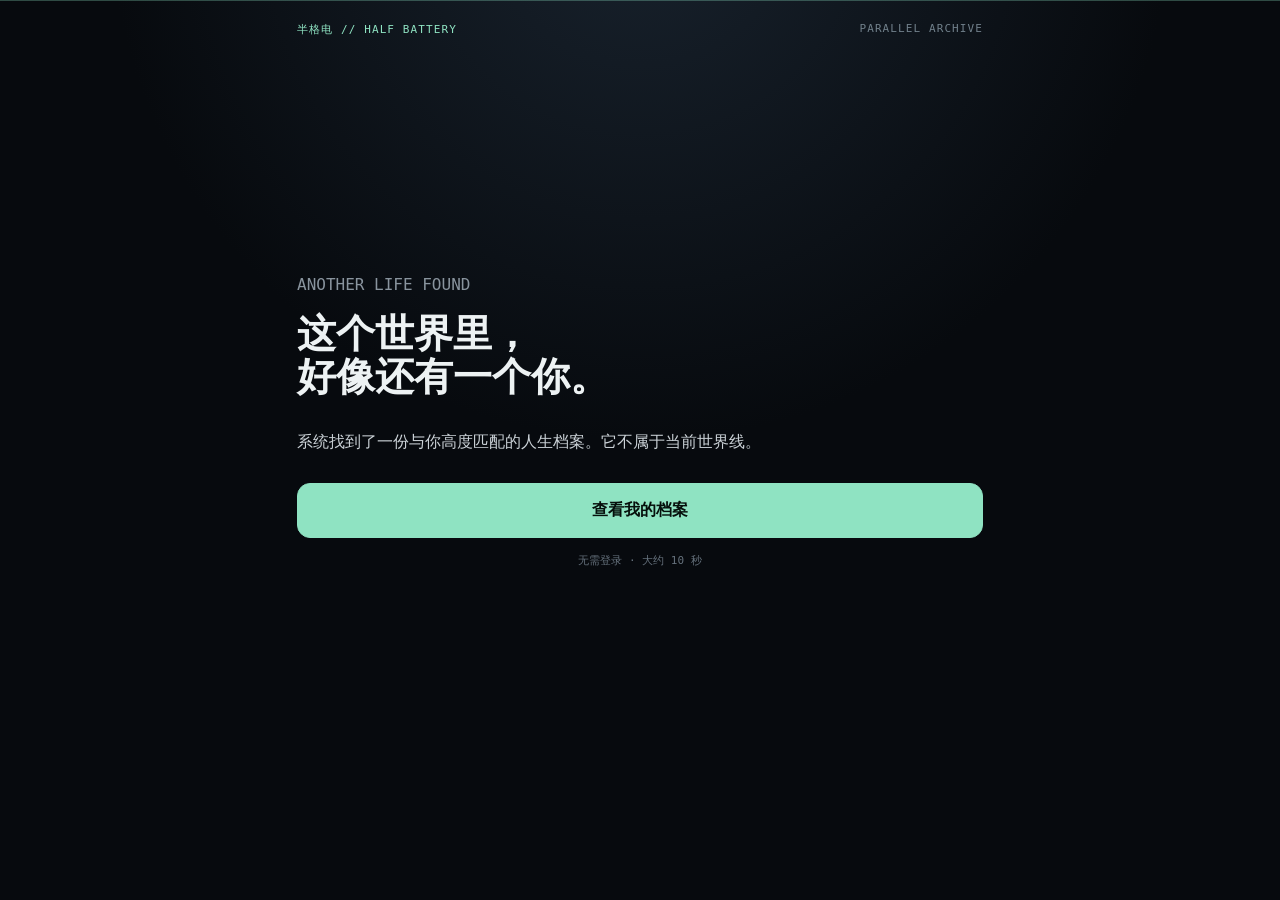
==== index.html @ daef68b8 "Add files via upload" ====
<!doctype html><html lang="zh-CN"><head><meta charset="utf-8"><meta name="viewport" content="width=device-width,initial-scale=1,viewport-fit=cover"><meta name="theme-color" content="#070a0e"><title>另一条人生｜半格电</title>
<style>
:root{--bg:#070a0e;--panel:#10151c;--line:#29333d;--text:#edf2f3;--muted:#89949e;--a:#8fe3c2}
*{box-sizing:border-box}
body{margin:0;background:radial-gradient(circle at 50% -10%,#18222d,#070a0e 45%);color:var(--text);font-family:ui-monospace,SFMono-Regular,Menlo,"Noto Sans SC",monospace}
.wrap{max-width:720px;margin:auto;min-height:100vh;padding:22px 17px 44px}
.top{display:flex;justify-content:space-between;color:#71808b;font-size:11px;letter-spacing:.1em}
.brand{color:var(--a)}
.screen{display:none;min-height:85vh}
.active{display:flex;flex-direction:column;justify-content:center;animation:f .35s}
h1{font-size:39px;line-height:1.1;margin:14px 0}
h2{font-size:27px}
.lead{line-height:1.8;color:#cbd2d7}
.btn{width:100%;padding:16px;border:1px solid var(--line);border-radius:13px;background:#111821;color:white;font:inherit;font-size:16px;margin-top:10px;cursor:pointer}
.btn:hover{border-color:#44606a}
.btn:active{border-color:var(--a)}
.primary{background:var(--a);color:#06100c;border-color:var(--a);font-weight:800;text-align:center}
.grid{display:grid;grid-template-columns:1fr 1fr;gap:9px}
.sym{font-size:28px;text-align:center;padding:21px}
.box{border:1px solid var(--line);border-radius:17px;padding:19px;background:#0d131a}
.barbg{height:6px;background:#1a222b;border-radius:9px;overflow:hidden}
.bar{height:100%;width:0;background:var(--a);transition:1s}
.result{justify-content:flex-start;padding-top:25px}
.portrait{width:100%;aspect-ratio:1.45/1;object-fit:cover;object-position:center 22%;border:1px solid var(--line);border-radius:15px;filter:saturate(.72) contrast(1.04)}
.tag{color:var(--a);font-size:11px;letter-spacing:.12em}
.job{font-size:35px;font-weight:900;margin:8px 0}
.meta,.muted{color:var(--muted);line-height:1.75}
.stats{display:grid;grid-template-columns:1fr 1fr;gap:8px;margin:16px 0}
.stat{border:1px solid #202a34;background:#0d131a;border-radius:11px;padding:12px}
.stat b{display:block;font-size:19px;margin-top:4px}
.sec{padding:21px 0;border-top:1px solid var(--line);line-height:1.9}
.sec h3{color:var(--a);font-size:15px;margin:0 0 8px}
.twist{font-size:18px;font-weight:700}
.actions{padding:18px 0}
.tiny{text-align:center;color:#65717c;font-size:11px;margin-top:15px}
.modal{display:none;position:fixed;inset:0;background:#000d;z-index:9;padding:14px;overflow:auto}
.modal.on{display:block}
.modalin{max-width:520px;margin:0 auto}
.modalTop{display:flex;justify-content:flex-end;margin-bottom:8px}
.closeMini{width:auto;padding:10px 14px;border-radius:999px;background:#0d131a;font-size:14px}
.helper{font-size:13px;line-height:1.7;color:#c4ced4;margin:0 0 10px;text-align:center}
.tip{font-size:12px;color:#7f8a94;text-align:center;margin-top:8px}
.scan{position:fixed;left:0;right:0;height:1px;background:#9fffd944;animation:scan 6s linear infinite;pointer-events:none}
@keyframes scan{from{top:0}to{top:100vh}}
@keyframes f{from{opacity:0;transform:translateY(7px)}to{opacity:1}}
@media(max-width:420px){h1{font-size:34px}.job{font-size:31px}.wrap{padding:18px 14px 36px}}

.sharecard{background:#080b0e;border:1px solid #3a444d;border-radius:18px;overflow:hidden;color:#edf2f3;box-shadow:0 18px 60px #0008;aspect-ratio:3/4;display:flex;flex-direction:column}
.sc-head{padding:14px 16px;border-bottom:1px solid #29333d;display:flex;justify-content:space-between;gap:10px;font-size:11px;letter-spacing:.1em;color:#8fe3c2;flex:0 0 auto}
.sc-img{width:100%;height:36%;object-fit:cover;object-position:center 20%;display:block;filter:saturate(.82) contrast(1.04);flex:0 0 auto}
.sc-body{padding:13px 16px 14px;display:flex;flex-direction:column;gap:8px;flex:1;min-height:0}
.sc-job{font-size:28px;font-weight:900;line-height:1.1;margin:1px 0 3px}
.sc-meta{color:#99a4ad;line-height:1.45;font-size:13px}
.sc-data{display:grid;grid-template-columns:1fr 1fr;gap:7px}
.sc-cell{border:1px solid #29333d;border-radius:9px;padding:7px 8px;font-size:10px;color:#9aa5ad;background:rgba(255,255,255,.015)}
.sc-cell b{display:block;color:#f2f5f5;font-size:16px;margin-top:3px}
.sc-label{color:#8fe3c2;font-size:10px;letter-spacing:.12em;margin-top:1px}
.sc-story{font-size:13px;line-height:1.5}.sc-relic{font-size:13px;line-height:1.5}
.clamp2,.clamp3{display:-webkit-box;-webkit-box-orient:vertical;overflow:hidden}
.clamp2{-webkit-line-clamp:2}
.clamp3{-webkit-line-clamp:3}
.eventBox{border-left:2px solid #8fe3c2;padding-left:10px;margin-top:1px}

.sc-foot{border-top:1px solid #29333d;margin-top:auto;padding-top:8px;color:#66727c;font-size:9px;display:flex;justify-content:space-between;gap:10px}
.saveRow{display:grid;grid-template-columns:1fr;gap:10px;margin-top:12px}
.secondary{text-align:center}
</style></head><body><div class="scan"></div><div class="wrap"><div class="top"><span class="brand">半格电 // HALF BATTERY</span><span>PARALLEL ARCHIVE</span></div>
<section id="s0" class="screen active"><div class="muted">ANOTHER LIFE FOUND</div><h1>这个世界里，<br>好像还有一个你。</h1><p class="lead">系统找到了一份与你高度匹配的人生档案。它不属于当前世界线。</p><button class="btn primary" onclick="show('s1')">查看我的档案</button><div class="tiny">无需登录 · 大约 10 秒</div></section>
<section id="s1" class="screen"><div class="box"><div class="muted">WORLDLINE // LOCATION</div><h2>你希望另一个自己生活在哪里？</h2><button class="btn" onclick="world='city';show('s2')">🌆　巨型城市</button><button class="btn" onclick="world='sea';show('s2')">🌊　海上世界</button><button class="btn" onclick="world='wild';show('s2')">🌲　荒野</button><button class="btn" onclick="world='random';show('s2')">🎲　交给世界决定</button></div></section>
<section id="s2" class="screen"><div class="box"><div class="muted">FINAL KEY</div><h2>不用想，凭直觉选一个。</h2><div class="grid"><button class="btn sym" onclick="finish(0)">🔑</button><button class="btn sym" onclick="finish(1)">🪞</button><button class="btn sym" onclick="finish(2)">🔥</button><button class="btn sym" onclick="finish(3)">🌙</button></div></div></section>
<section id="load" class="screen"><div class="box"><div class="muted">正在恢复身份档案……</div><br><div class="barbg"><div id="bar" class="bar"></div></div><p class="lead">正在寻找与你最接近的世界线</p></div></section>
<section id="res" class="screen result"><div id="out"></div></section></div>
<div id="modal" class="modal"><div class="modalin">
<div class="modalTop"><button class="btn closeMini" onclick="modal.classList.remove('on')">关闭</button></div>
<p class="helper">居民档案卡已生成。现在使用固定 1080×1440 海报导出。</p>
<img id="sharePreview" class="cardpreview" alt="居民档案卡">
<div class="saveRow">
<button class="btn primary" onclick="saveCard()">保存图片</button>
<button class="btn secondary" onclick="modal.classList.remove('on')">返回档案</button>
</div>
<div class="tip">如果浏览器没有自动下载图片，可以长按或截图保存。</div>
</div></div>
<script>
const LIVES=[{"id": "mirror", "job": "镜像替身演员", "altjob": "镜面异常代理人", "world": "2191 年，人类证明镜子里的自己并不总是在模仿你。大型私人镜面随后被严格限制。", "work": "你替高风险客户进入受控镜室。如果镜中的“你”做出不同动作，你负责记录；如果它开口，立即离开。", "event": "工作第 11 年，镜中的你在玻璃上写下你的出生年份。你查到：那一年，这座城市没有你的出生记录。", "secret": "你偷偷进入 27 间镜室。每一面镜子里的你都认识你，而且它们似乎认为你才是镜像。", "ending": "你最后一次走出镜室后，DNA、指纹全部一致，唯一变化是从右利手变成了左利手。", "legacy": "一面从来不映出任何人的镜子", "trust": "50.0%", "rare": "0.31%", "danger": "★★★★☆", "freedom": "★★☆☆☆", "img": "assets/char_01.jpg"}, {"id": "memory", "job": "记忆销毁员", "altjob": "遗忘服务技师", "world": "这个世界允许成年人合法删除痛苦记忆，遗忘成为一种公共服务。", "work": "你删除客户主动放弃的记忆：失恋、死亡、战争和秘密。", "event": "一位客人删除了 32 年记忆。操作结束后你才发现，那 32 年里全部都是你。", "secret": "你发现所谓“永久删除”的 4,721 份记忆其实仍被秘密保存。", "ending": "43 岁后官方档案中断。废弃区开始流传一个免费替人恢复记忆的人。", "legacy": "4,721 段本应消失的陌生人记忆", "trust": "91%", "rare": "0.58%", "danger": "★★☆☆☆", "freedom": "★★★★☆", "img": "assets/char_02.jpg"}, {"id": "key", "job": "禁门钥匙保管员", "altjob": "封闭区域管理员", "world": "城市有 143 扇法律规定永远不能打开的门，每扇门都有一把真实存在的钥匙。", "work": "你每月确认 143 把钥匙仍然存在，并签字证明没有门被打开。", "event": "第 9 年，你清点出了第 144 把钥匙。钥匙柄刻着你家的地址。", "secret": "你第一次发现卧室衣柜后的墙比建筑图纸厚 73 厘米。", "ending": "第二天禁门数量变成 144，你的住址则从所有公开地图上消失。", "legacy": "一把没有编号、至今仍在流通的钥匙", "trust": "88%", "rare": "0.83%", "danger": "★★★☆☆", "freedom": "★★★☆☆", "img": "assets/char_03.jpg"}, {"id": "signal", "job": "失联文明接线员", "altjob": "夜间信号监听员", "world": "人类在太阳系建立了 36 个永久居住点，但每天仍有少量通讯信号找不到发送者。", "work": "你只在夜间工作，监听无法识别来源的窄带信号。职业守则第一条：不要回复。", "event": "你听见一个声音连续报出未来日期。最后一个日期是明天。第二天什么也没发生。", "secret": "重新播放录音时，你听见日期后还有一句：因为你听见了，所以没有发生。", "ending": "23 年间你记录了 81 次从未发生的灾难。没人知道是不是你阻止了它们。", "legacy": "81 个不存在的历史事件", "trust": "86%", "rare": "0.19%", "danger": "★★★☆☆", "freedom": "★★★★★", "img": "assets/char_04.jpg"}, {"id": "dream", "job": "梦境取证员", "altjob": "睡眠现场调查员", "world": "法院承认梦境可以作为有限证据，但必须由持证取证员进入当事人的睡眠记录。", "work": "你寻找梦里被篡改的细节，判断一段记忆究竟来自现实还是植入。", "event": "一次取证中，你在陌生人的梦里看见了自己童年的卧室，连墙上的裂缝都完全一致。", "secret": "之后你在 14 个互不认识的人梦里发现同一间房。", "ending": "官方认定这是群体性记忆污染；你却在现实中找到了那间房的地址。", "legacy": "一张从梦里带回现实的门票", "trust": "73%", "rare": "0.44%", "danger": "★★★☆☆", "freedom": "★★★☆☆", "img": "assets/char_05.jpg"}, {"id": "weather", "job": "天气修复师", "altjob": "局部气候技师", "world": "极端气候后，大城市开始人工维护天气。晴天、降雨和风都成为基础设施。", "work": "你负责修复失控的局部天气，让一条街重新下雨，或让一片云离开机场。", "event": "某天系统要求你修复一场持续 17 年、只落在一栋废弃房屋上的雨。", "secret": "进入房屋后，你发现雨水从屋内向天空落去。", "ending": "你关闭设备后，那片区域第一次放晴；同一天，全球气象数据库丢失了 17 年记录。", "legacy": "装着最后一滴逆向雨水的玻璃瓶", "trust": "95%", "rare": "0.67%", "danger": "★★☆☆☆", "freedom": "★★★★☆", "img": "assets/char_06.jpg"}, {"id": "time", "job": "时间遗物鉴定员", "altjob": "异常年代鉴定师", "world": "考古队偶尔会挖出制造日期晚于出土日期的物品，它们被称为时间遗物。", "work": "你鉴定这些东西是否来自未来，并确定它们原本属于哪个年代。", "event": "你收到一块损坏的旧表，生产日期是 18 年后，背面刻着你的名字。", "secret": "表内部保存着一张只有你和一个陌生人的合照。", "ending": "你一直没有见过照片中的人，直到退休当天有人敲响办公室的门。", "legacy": "一块始终快 18 年的手表", "trust": "82%", "rare": "0.52%", "danger": "★★☆☆☆", "freedom": "★★★★☆", "img": "assets/char_07.jpg"}, {"id": "ruin", "job": "废弃城市管理员", "altjob": "无人区维护员", "world": "人口迁移后，旧大陆留下大量完整却无人居住的城市。法律要求它们在拆除前继续维持最低运行。", "work": "你独自维护一座没有居民的城市：路灯、地铁、广播和红绿灯仍按时工作。", "event": "第 6 年，你发现每天凌晨 02:17 都有人按下同一个人行横道按钮。", "secret": "监控从未拍到任何人，但按钮周围开始出现越来越多脚印。", "ending": "你申请关闭城市，系统回复：申请驳回，当前登记居民数 1。", "legacy": "一张只写着你名字的城市人口表", "trust": "77%", "rare": "0.91%", "danger": "★★☆☆☆", "freedom": "★★★★★", "img": "assets/char_08.jpg"}, {"id": "moon", "job": "人工月亮维护员", "altjob": "轨道照明工程师", "world": "真正的月亮因轨道事故不再可见，人类用 19 颗反射卫星维持夜间月光。", "work": "你负责校准人工月亮，让不同城市在正确时间拥有月相。", "event": "一次维修时，你发现第 20 个未登记光源正在模仿整个月相系统。", "secret": "它没有轨道编号，也没有任何国家承认发射过它。", "ending": "三个月后它突然熄灭。那一夜，真正的月亮在天空中出现了 11 分钟。", "legacy": "第 20 颗月亮掉落的一小片反射材料", "trust": "93%", "rare": "0.26%", "danger": "★★★★☆", "freedom": "★★★★☆", "img": "assets/char_09.jpg"}, {"id": "archive", "job": "历史漏洞调查员", "altjob": "档案矛盾审计员", "world": "所有公共历史被数字化后，系统开始自动标记互相矛盾的史料。极少数矛盾无法解释。", "work": "你调查那些“不可能同时为真”的历史记录，并决定哪一个版本被保留。", "event": "你发现一场著名事故同时存在两份完整记录：一份死了 312 人，一份无人死亡。", "secret": "两个版本里的幸存者都还活着，并且都记得自己的版本。", "ending": "你拒绝删除任何一份记录。第二天系统把你标记为“历史矛盾”。", "legacy": "两份都盖有真章的死亡名单", "trust": "61%", "rare": "0.38%", "danger": "★★★☆☆", "freedom": "★★☆☆☆", "img": "assets/char_10.jpg"}, {"id": "relic", "job": "陌生人记忆保管员", "altjob": "私人记忆仓库管理员", "world": "人们可以在生前寄存一段记忆，指定多年后交给一个尚未认识的人。", "work": "你保管这些延迟送达的记忆，并在指定日期寻找收件人。", "event": "一份封存 63 年的记忆指定你本人为收件人，而寄存日期早于你出生。", "secret": "记忆内容只是一个陌生人坐在海边等你，并反复说：这次不要迟到。", "ending": "你按记忆中的地点去了海边。那里已经有人等了 63 年。", "legacy": "一段没有寄件人姓名的海浪声", "trust": "89%", "rare": "0.63%", "danger": "★☆☆☆☆", "freedom": "★★★★☆", "img": "assets/char_11.jpg"}, {"id": "deep", "job": "深海灯塔守望员", "altjob": "海底航标维护员", "world": "海平面上升后，大量城市沉入海底。旧航道仍由自动灯塔标记，以避免潜航器进入遗迹。", "work": "你驻守最深的一座灯塔，每 90 天才有人来换班。", "event": "某晚，灯塔下方亮起了另一束光，并用古老航海信号向你发送：请关灯。", "secret": "档案显示，那下面曾经有一座城市，但它已经沉没 146 年。", "ending": "你没有关灯。第二天声呐显示海底城市的街道上出现了移动目标。", "legacy": "一盏从未被海水熄灭的旧式航灯", "trust": "84%", "rare": "0.74%", "danger": "★★★★☆", "freedom": "★★★★★", "img": "assets/char_12.jpg"}];
const places={city:["穹顶城 · 第三区","垂直城 · 118层","旧东京环城 · 北区"],sea:["漂流城邦 · 东七码头","太平洋浮岛群 · 17区","深蓝自治港"],wild:["北纬无人区 · 04站","旧大陆生态禁区","风蚀荒原 · 边境站"]};
let world="random",cur=null,place="",year=0,code="";
function show(id){document.querySelectorAll(".screen").forEach(x=>x.classList.remove("active"));document.getElementById(id).classList.add("active");scrollTo(0,0)}
function pick(a){return a[Math.floor(Math.random()*a.length)]}
function finish(seed){show("load");setTimeout(()=>bar.style.width="100%",50);setTimeout(()=>make(seed),1050)}
function make(seed){let pool=LIVES.filter((x,i)=>i%4===seed);cur=pick(pool);let w=world==="random"?pick(["city","sea","wild"]):world;place=pick(places[w]);year=2080+Math.floor(Math.random()*151);code="PL-"+String(Math.floor(Math.random()*999999)).padStart(6,"0");let age=29+Math.floor(Math.random()*24);
out.innerHTML=`<img class="portrait" src="${cur.img}"><div style="padding:17px 0"><div class="tag">${code} // CITIZEN RECORD</div><div class="job">${Math.random()<.28?cur.altjob:cur.job}</div><div class="meta">${year} 年出生 · ${place}<br>当前档案年龄：${age} 岁</div></div>
<div class="stats"><div class="stat">人生稀有度<b>${cur.rare}</b></div><div class="stat">身份可信度<b>${cur.trust}</b></div><div class="stat">危险程度<b>${cur.danger}</b></div><div class="stat">自由程度<b>${cur.freedom}</b></div></div>
<div class="sec"><h3>01 // 你的世界</h3>${cur.world}</div><div class="sec"><h3>02 // 你靠什么生活</h3>${cur.work}</div><div class="sec"><h3>03 // 人生转折点</h3><div class="twist">${cur.event}</div></div><div class="sec"><h3>04 // 未公开记录</h3>${cur.secret}</div><div class="sec"><h3>05 // 档案结局</h3>${cur.ending}</div><div class="sec"><h3>遗留物</h3><div class="twist">${cur.legacy}</div></div>
<div class="actions"><button class="btn primary" onclick="makeCard()">▣ 生成居民档案卡</button><button class="btn" onclick="bar.style.width='0';show('s1')">🎲 再活一次</button><div class="tiny">半格电 · 另一条人生 V1.7</div></div>`;show("res")}
function wrap(ctx,t,x,y,max,lineH,maxLines=99){let arr=[],line="";for(let ch of t){let test=line+ch;if(ctx.measureText(test).width>max&&line){arr.push(line);line=ch}else line=test}if(line)arr.push(line);arr.slice(0,maxLines).forEach((a,i)=>ctx.fillText(a,x,y+i*lineH));return y+Math.min(arr.length,maxLines)*lineH}

let cardDataUrl="";

function drawWrappedText(ctx, text, x, y, maxWidth, lineHeight, maxLines){
  const chars=[...text];
  const lines=[];
  let line="";
  for(const ch of chars){
    const test=line+ch;
    if(ctx.measureText(test).width>maxWidth && line){
      lines.push(line);
      line=ch;
      if(lines.length>=maxLines) break;
    }else{
      line=test;
    }
  }
  if(lines.length<maxLines && line) lines.push(line);
  if(lines.length===maxLines && chars.join("").length>lines.join("").length){
    let last=lines[maxLines-1];
    while(ctx.measureText(last+"…").width>maxWidth && last.length>0) last=last.slice(0,-1);
    lines[maxLines-1]=last+"…";
  }
  lines.forEach((ln,i)=>ctx.fillText(ln,x,y+i*lineHeight));
  return y + lines.length*lineHeight;
}

function drawCover(ctx,img,x,y,w,h){
  const r=Math.max(w/img.naturalWidth,h/img.naturalHeight);
  const sw=w/r, sh=h/r;
  const sx=(img.naturalWidth-sw)/2;
  const sy=Math.max(0,(img.naturalHeight-sh)*0.28);
  ctx.drawImage(img,sx,sy,sw,sh,x,y,w,h);
}

async function makeCard(){
  try{
    if(!cur){alert("请先生成人生档案。");return}
    const displayJob = document.querySelector('.job')?.textContent?.trim() || cur.job;
    const dangerN=(cur.danger.match(/★/g)||[]).length;
    const freedomN=(cur.freedom.match(/★/g)||[]).length;

    const W=1080,H=1440;
    const c=document.createElement("canvas");
    c.width=W;c.height=H;
    const ctx=c.getContext("2d");

    ctx.fillStyle="#080b0e";
    ctx.fillRect(0,0,W,H);

    ctx.strokeStyle="#35414c";
    ctx.lineWidth=4;
    ctx.strokeRect(2,2,W-4,H-4);

    ctx.font='32px ui-monospace, monospace';
    ctx.fillStyle="#8fe3c2";
    ctx.fillText("PARALLEL LIFE ARCHIVE",54,70);
    ctx.textAlign="right";
    ctx.fillText(code,1025,70);
    ctx.textAlign="left";

    const img=new Image();
    img.crossOrigin="anonymous";
    img.src=cur.img;
    await new Promise((resolve,reject)=>{
      img.onload=resolve;
      img.onerror=reject;
    });
    drawCover(ctx,img,0,105,W,500);

    ctx.fillStyle="#080b0e";
    ctx.fillRect(0,605,W,H-605);

    ctx.fillStyle="#8fe3c2";
    ctx.font='28px ui-monospace, monospace';
    ctx.fillText("CITIZEN RECORD // 另一条人生",54,665);

    ctx.fillStyle="#f3f6f7";
    ctx.font='700 60px "Microsoft YaHei","Noto Sans SC",sans-serif';
    drawWrappedText(ctx,displayJob,54,745,970,70,1);

    ctx.fillStyle="#9aa5ad";
    ctx.font='34px "Microsoft YaHei","Noto Sans SC",sans-serif';
    ctx.fillText(`${year} 年出生 · ${place}`,54,810);

    const boxes=[
      ["稀有度",cur.rare],
      ["可信度",cur.trust],
      ["危险程度",`${dangerN}/5`],
      ["自由程度",`${freedomN}/5`]
    ];
    const bx=[54,553], by=[855,1015], bw=473,bh=130;
    boxes.forEach((it,i)=>{
      const col=i%2,row=Math.floor(i/2),x=bx[col],y=by[row];
      ctx.strokeStyle="#35414c"; ctx.lineWidth=3;
      ctx.beginPath(); ctx.roundRect(x,y,bw,bh,22); ctx.stroke();
      ctx.fillStyle="#9aa5ad";
      ctx.font='26px "Microsoft YaHei","Noto Sans SC",sans-serif';
      ctx.fillText(it[0],x+28,y+42);
      ctx.fillStyle="#f3f6f7";
      ctx.font='700 42px ui-monospace, monospace';
      ctx.fillText(it[1],x+28,y+96);
    });

    ctx.fillStyle="#8fe3c2";
    ctx.font='26px ui-monospace, monospace';
    ctx.fillText("TURNING POINT // 人生转折点",54,1195);

    ctx.fillStyle="#8fe3c2";
    ctx.fillRect(54,1225,5,120);

    ctx.fillStyle="#f0f3f4";
    ctx.font='31px "Microsoft YaHei","Noto Sans SC",sans-serif';
    drawWrappedText(ctx,cur.event,82,1265,900,45,3);

    ctx.strokeStyle="#29333d";
    ctx.lineWidth=2;
    ctx.beginPath(); ctx.moveTo(54,1370); ctx.lineTo(1026,1370); ctx.stroke();

    ctx.fillStyle="#6d7983";
    ctx.font='22px ui-monospace, monospace';
    ctx.fillText("半格电 // HALF BATTERY",54,1410);
    ctx.textAlign="right";
    ctx.fillText("ANOTHER LIFE. STILL YOU.",1026,1410);
    ctx.textAlign="left";

    cardDataUrl=c.toDataURL("image/png");
    sharePreview.src=cardDataUrl;
    modal.classList.add("on");
    modal.scrollTop=0;
  }catch(e){
    alert("档案卡生成失败："+(e&&e.message?e.message:"未知错误"));
  }
}

function saveCard(){
  try{
    if(!cardDataUrl){alert("请先生成居民档案卡。");return}
    const title=(document.querySelector('.job')?.textContent || cur.job).replace(/[\\/:*?"<>|]/g,'');
    const a=document.createElement("a");
    a.download=`半格电_${title}_${code}.png`;
    a.href=cardDataUrl;
    document.body.appendChild(a);
    a.click();
    a.remove();
  }catch(e){
    alert("保存图片失败，请长按图片或截图保存。");
  }
}
</script></body></html>
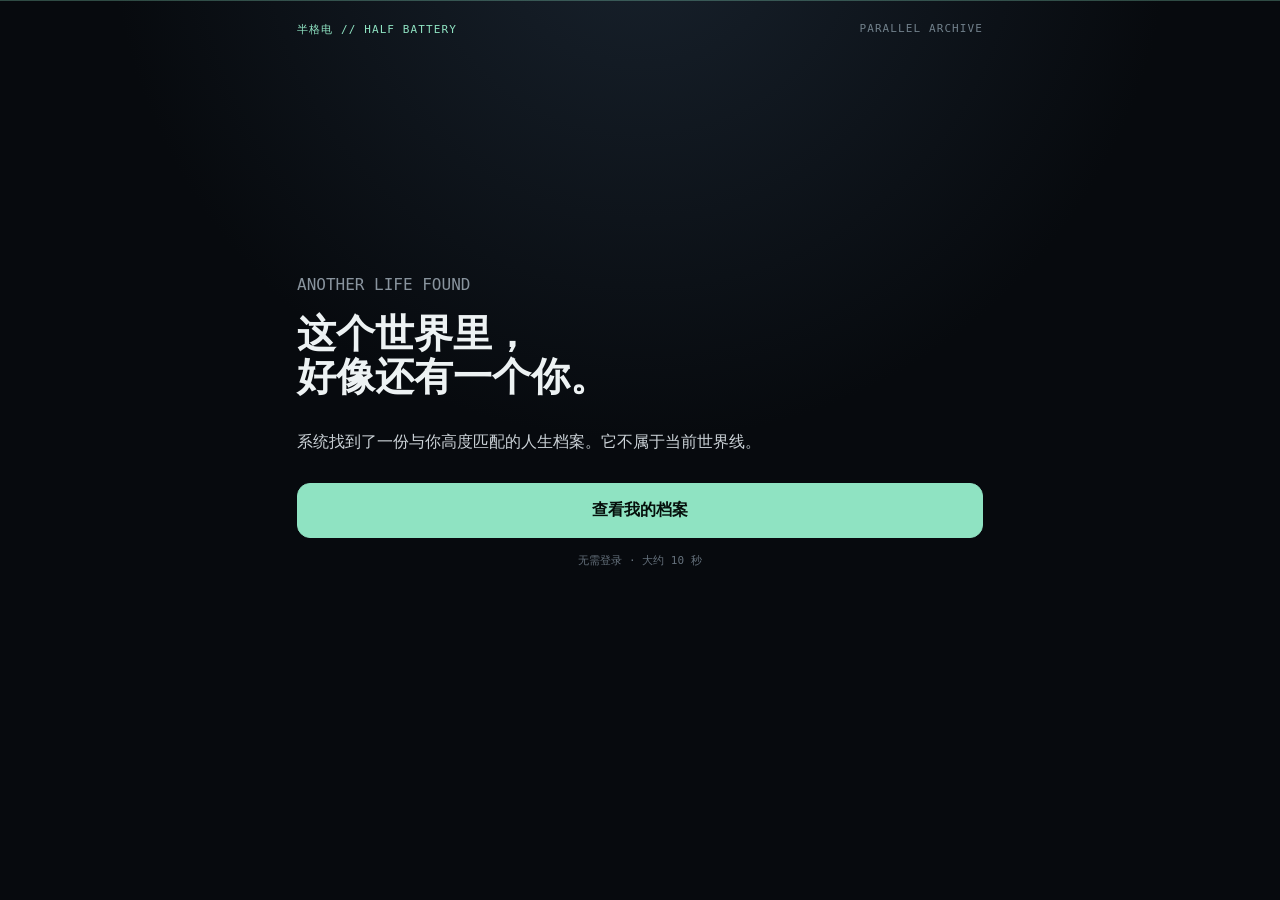
==== commit a0cd24df: "Add files via upload" ====
--- a/index.html
+++ b/index.html
@@ -40,6 +40,7 @@
 .closeMini{width:auto;padding:10px 14px;border-radius:999px;background:#0d131a;font-size:14px}
 .helper{font-size:13px;line-height:1.7;color:#c4ced4;margin:0 0 10px;text-align:center}
 .tip{font-size:12px;color:#7f8a94;text-align:center;margin-top:8px}
+.cardpreview{display:block;width:100%;max-width:100%;height:auto;border-radius:16px;border:1px solid #35414c;background:#080b0e}
 .scan{position:fixed;left:0;right:0;height:1px;background:#9fffd944;animation:scan 6s linear infinite;pointer-events:none}
 @keyframes scan{from{top:0}to{top:100vh}}
 @keyframes f{from{opacity:0;transform:translateY(7px)}to{opacity:1}}
@@ -72,7 +73,7 @@
 <section id="res" class="screen result"><div id="out"></div></section></div>
 <div id="modal" class="modal"><div class="modalin">
 <div class="modalTop"><button class="btn closeMini" onclick="modal.classList.remove('on')">关闭</button></div>
-<p class="helper">居民档案卡已生成。现在使用固定 1080×1440 海报导出。</p>
+<p class="helper">居民档案卡已生成。预览会自动适配手机宽度，保存仍为 1080×1440 高清图。</p>
 <img id="sharePreview" class="cardpreview" alt="居民档案卡">
 <div class="saveRow">
 <button class="btn primary" onclick="saveCard()">保存图片</button>
@@ -91,7 +92,7 @@
 out.innerHTML=`<img class="portrait" src="${cur.img}"><div style="padding:17px 0"><div class="tag">${code} // CITIZEN RECORD</div><div class="job">${Math.random()<.28?cur.altjob:cur.job}</div><div class="meta">${year} 年出生 · ${place}<br>当前档案年龄：${age} 岁</div></div>
 <div class="stats"><div class="stat">人生稀有度<b>${cur.rare}</b></div><div class="stat">身份可信度<b>${cur.trust}</b></div><div class="stat">危险程度<b>${cur.danger}</b></div><div class="stat">自由程度<b>${cur.freedom}</b></div></div>
 <div class="sec"><h3>01 // 你的世界</h3>${cur.world}</div><div class="sec"><h3>02 // 你靠什么生活</h3>${cur.work}</div><div class="sec"><h3>03 // 人生转折点</h3><div class="twist">${cur.event}</div></div><div class="sec"><h3>04 // 未公开记录</h3>${cur.secret}</div><div class="sec"><h3>05 // 档案结局</h3>${cur.ending}</div><div class="sec"><h3>遗留物</h3><div class="twist">${cur.legacy}</div></div>
-<div class="actions"><button class="btn primary" onclick="makeCard()">▣ 生成居民档案卡</button><button class="btn" onclick="bar.style.width='0';show('s1')">🎲 再活一次</button><div class="tiny">半格电 · 另一条人生 V1.7</div></div>`;show("res")}
+<div class="actions"><button class="btn primary" onclick="makeCard()">▣ 生成居民档案卡</button><button class="btn" onclick="bar.style.width='0';show('s1')">🎲 再活一次</button><div class="tiny">半格电 · 另一条人生 V1.8</div></div>`;show("res")}
 function wrap(ctx,t,x,y,max,lineH,maxLines=99){let arr=[],line="";for(let ch of t){let test=line+ch;if(ctx.measureText(test).width>max&&line){arr.push(line);line=ch}else line=test}if(line)arr.push(line);arr.slice(0,maxLines).forEach((a,i)=>ctx.fillText(a,x,y+i*lineH));return y+Math.min(arr.length,maxLines)*lineH}
 
 let cardDataUrl="";
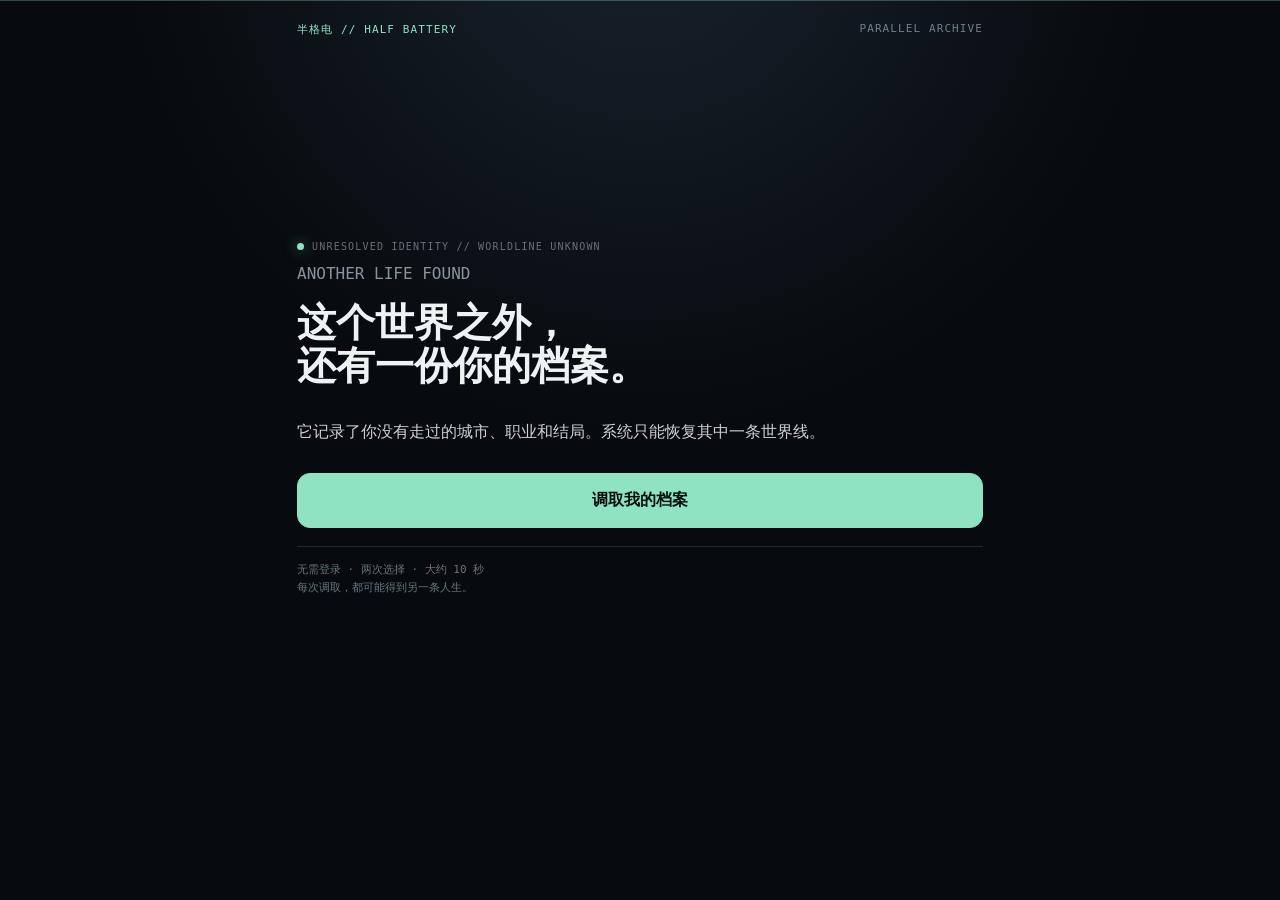
==== commit 8c0f7053: "Add files via upload" ====
--- a/index.html
+++ b/index.html
@@ -65,15 +65,85 @@
 .sc-foot{border-top:1px solid #29333d;margin-top:auto;padding-top:8px;color:#66727c;font-size:9px;display:flex;justify-content:space-between;gap:10px}
 .saveRow{display:grid;grid-template-columns:1fr;gap:10px;margin-top:12px}
 .secondary{text-align:center}
+
+.heroCode{display:flex;gap:8px;align-items:center;color:#65717c;font-size:10px;letter-spacing:.12em;margin-bottom:8px}
+.heroCode:before{content:"";width:7px;height:7px;border-radius:50%;background:var(--a);box-shadow:0 0 14px #8fe3c288}
+.heroNote{margin-top:18px;padding-top:14px;border-top:1px solid #1d2730;color:#687681;font-size:11px;line-height:1.7}
+.step{color:var(--a);font-size:10px;letter-spacing:.16em;margin-bottom:6px}
+.choiceHint{color:#78858f;font-size:12px;line-height:1.7;margin:0 0 12px}
+.keygrid{display:grid;grid-template-columns:1fr 1fr;gap:10px}
+.keybtn{display:flex;align-items:center;gap:12px;text-align:left;padding:16px}
+.keybtn .ico{font-size:28px;line-height:1}
+.keybtn .keytxt{display:flex;flex-direction:column;gap:2px}
+.keybtn .keytxt b{font-size:14px}
+.keybtn .keytxt span{font-size:10px;color:#71808b;letter-spacing:.08em}
+.loaderBox{position:relative;overflow:hidden}
+.loaderCode{font-size:11px;color:#8fe3c2;letter-spacing:.12em;margin-bottom:13px}
+.loadStatus{min-height:54px;font-size:16px;line-height:1.7;color:#dbe2e6;margin-top:16px}
+.loadTrace{display:flex;justify-content:space-between;color:#5f6d78;font-size:10px;margin-top:10px}
+.resultHero{padding:2px 0 15px}
+.resultEyebrow{color:#8fe3c2;font-size:10px;letter-spacing:.15em;margin-bottom:8px}
+.resultJob{font-size:38px;font-weight:900;line-height:1.08;margin:0 0 8px}
+.resultMeta{color:#8e9aa4;line-height:1.65;font-size:14px}
+.resultPortrait{margin-top:14px}
+.ctaNote{text-align:center;color:#697681;font-size:11px;line-height:1.7;margin:10px 0 0}
+@media(max-width:420px){
+ .resultJob{font-size:34px}
+ .keybtn{padding:14px 12px}
+ .keybtn .ico{font-size:25px}
+}
+
 </style></head><body><div class="scan"></div><div class="wrap"><div class="top"><span class="brand">半格电 // HALF BATTERY</span><span>PARALLEL ARCHIVE</span></div>
-<section id="s0" class="screen active"><div class="muted">ANOTHER LIFE FOUND</div><h1>这个世界里，<br>好像还有一个你。</h1><p class="lead">系统找到了一份与你高度匹配的人生档案。它不属于当前世界线。</p><button class="btn primary" onclick="show('s1')">查看我的档案</button><div class="tiny">无需登录 · 大约 10 秒</div></section>
-<section id="s1" class="screen"><div class="box"><div class="muted">WORLDLINE // LOCATION</div><h2>你希望另一个自己生活在哪里？</h2><button class="btn" onclick="world='city';show('s2')">🌆　巨型城市</button><button class="btn" onclick="world='sea';show('s2')">🌊　海上世界</button><button class="btn" onclick="world='wild';show('s2')">🌲　荒野</button><button class="btn" onclick="world='random';show('s2')">🎲　交给世界决定</button></div></section>
-<section id="s2" class="screen"><div class="box"><div class="muted">FINAL KEY</div><h2>不用想，凭直觉选一个。</h2><div class="grid"><button class="btn sym" onclick="finish(0)">🔑</button><button class="btn sym" onclick="finish(1)">🪞</button><button class="btn sym" onclick="finish(2)">🔥</button><button class="btn sym" onclick="finish(3)">🌙</button></div></div></section>
-<section id="load" class="screen"><div class="box"><div class="muted">正在恢复身份档案……</div><br><div class="barbg"><div id="bar" class="bar"></div></div><p class="lead">正在寻找与你最接近的世界线</p></div></section>
+<section id="s0" class="screen active">
+<div class="heroCode">UNRESOLVED IDENTITY // WORLDLINE UNKNOWN</div>
+<div class="muted">ANOTHER LIFE FOUND</div>
+<h1>这个世界之外，<br>还有一份你的档案。</h1>
+<p class="lead">它记录了你没有走过的城市、职业和结局。系统只能恢复其中一条世界线。</p>
+<button class="btn primary" onclick="show('s1')">调取我的档案</button>
+<div class="heroNote">无需登录 · 两次选择 · 大约 10 秒<br>每次调取，都可能得到另一条人生。</div>
+</section>
+
+<section id="s1" class="screen">
+<div class="box">
+<div class="step">01 // WORLD COORDINATE</div>
+<div class="muted">先确定世界坐标</div>
+<h2>哪一个地方最先让你想走进去？</h2>
+<p class="choiceHint">别分析，第一感觉就够了。</p>
+<button class="btn" onclick="world='city';show('s2')">🌆　巨型城市 <span class="muted">· 垂直建筑 / 霓虹 / 人群</span></button>
+<button class="btn" onclick="world='sea';show('s2')">🌊　海上世界 <span class="muted">· 漂流城邦 / 深海 / 港口</span></button>
+<button class="btn" onclick="world='wild';show('s2')">🌲　荒野边境 <span class="muted">· 无人区 / 废墟 / 风</span></button>
+<button class="btn" onclick="world='random';show('s2')">🎲　坐标未知 <span class="muted">· 交给系统决定</span></button>
+</div>
+</section>
+
+<section id="s2" class="screen">
+<div class="box">
+<div class="step">02 // ARCHIVE KEY</div>
+<div class="muted">档案已经锁定</div>
+<h2>选择最后一枚解锁密钥。</h2>
+<p class="choiceHint">没有正确答案。选你第一眼注意到的那个。</p>
+<div class="keygrid">
+<button class="btn keybtn" onclick="finish(0)"><span class="ico">🔑</span><span class="keytxt"><b>钥匙</b><span>KEY</span></span></button>
+<button class="btn keybtn" onclick="finish(1)"><span class="ico">🪞</span><span class="keytxt"><b>镜子</b><span>MIRROR</span></span></button>
+<button class="btn keybtn" onclick="finish(2)"><span class="ico">🔥</span><span class="keytxt"><b>火</b><span>FIRE</span></span></button>
+<button class="btn keybtn" onclick="finish(3)"><span class="ico">🌙</span><span class="keytxt"><b>月亮</b><span>MOON</span></span></button>
+</div>
+</div>
+</section>
+
+<section id="load" class="screen">
+<div class="box loaderBox">
+<div class="loaderCode">ARCHIVE RECOVERY // <span id="loadPct">00%</span></div>
+<div class="barbg"><div id="bar" class="bar"></div></div>
+<div id="loadStatus" class="loadStatus">正在定位世界线……</div>
+<div class="loadTrace"><span id="traceA">COORDINATE // --</span><span id="traceB">IDENTITY // SEARCHING</span></div>
+</div>
+</section>
+
 <section id="res" class="screen result"><div id="out"></div></section></div>
 <div id="modal" class="modal"><div class="modalin">
 <div class="modalTop"><button class="btn closeMini" onclick="modal.classList.remove('on')">关闭</button></div>
-<p class="helper">居民档案卡已生成。预览会自动适配手机宽度，保存仍为 1080×1440 高清图。</p>
+<p class="helper">你的另一条人生已归档。保存这张居民档案卡。</p>
 <img id="sharePreview" class="cardpreview" alt="居民档案卡">
 <div class="saveRow">
 <button class="btn primary" onclick="saveCard()">保存图片</button>
@@ -87,12 +157,53 @@
 let world="random",cur=null,place="",year=0,code="";
 function show(id){document.querySelectorAll(".screen").forEach(x=>x.classList.remove("active"));document.getElementById(id).classList.add("active");scrollTo(0,0)}
 function pick(a){return a[Math.floor(Math.random()*a.length)]}
-function finish(seed){show("load");setTimeout(()=>bar.style.width="100%",50);setTimeout(()=>make(seed),1050)}
+function finish(seed){
+  bar.style.width="0%";
+  loadPct.textContent="00%";
+  loadStatus.textContent="正在定位世界线……";
+  traceA.textContent="COORDINATE // "+(world==="city"?"CITY":world==="sea"?"OCEAN":world==="wild"?"WILDLAND":"UNKNOWN");
+  traceB.textContent="IDENTITY // SEARCHING";
+  show("load");
+  const states=[
+    [120,"18%","正在比对世界坐标……"],
+    [420,"46%","正在恢复身份记录……"],
+    [760,"73%","发现异常人生分支……"],
+    [1080,"92%","正在读取最终档案……"]
+  ];
+  states.forEach(([t,pct,msg])=>setTimeout(()=>{
+    bar.style.width=pct;
+    loadPct.textContent=pct;
+    loadStatus.textContent=msg;
+  },t));
+  setTimeout(()=>{
+    bar.style.width="100%";
+    loadPct.textContent="100%";
+    traceB.textContent="IDENTITY // FOUND";
+  },1320);
+  setTimeout(()=>make(seed),1580);
+}
 function make(seed){let pool=LIVES.filter((x,i)=>i%4===seed);cur=pick(pool);let w=world==="random"?pick(["city","sea","wild"]):world;place=pick(places[w]);year=2080+Math.floor(Math.random()*151);code="PL-"+String(Math.floor(Math.random()*999999)).padStart(6,"0");let age=29+Math.floor(Math.random()*24);
-out.innerHTML=`<img class="portrait" src="${cur.img}"><div style="padding:17px 0"><div class="tag">${code} // CITIZEN RECORD</div><div class="job">${Math.random()<.28?cur.altjob:cur.job}</div><div class="meta">${year} 年出生 · ${place}<br>当前档案年龄：${age} 岁</div></div>
+out.innerHTML=`
+<div class="resultHero">
+  <div class="resultEyebrow">ARCHIVE RECOVERED // ${code}</div>
+  <div class="muted">你在这条世界线的身份是</div>
+  <div class="resultJob">${Math.random()<.28?cur.altjob:cur.job}</div>
+  <div class="resultMeta">${year} 年出生 · ${place}<br>当前档案年龄：${age} 岁</div>
+  <img class="portrait resultPortrait" src="${cur.img}">
+</div>
 <div class="stats"><div class="stat">人生稀有度<b>${cur.rare}</b></div><div class="stat">身份可信度<b>${cur.trust}</b></div><div class="stat">危险程度<b>${cur.danger}</b></div><div class="stat">自由程度<b>${cur.freedom}</b></div></div>
-<div class="sec"><h3>01 // 你的世界</h3>${cur.world}</div><div class="sec"><h3>02 // 你靠什么生活</h3>${cur.work}</div><div class="sec"><h3>03 // 人生转折点</h3><div class="twist">${cur.event}</div></div><div class="sec"><h3>04 // 未公开记录</h3>${cur.secret}</div><div class="sec"><h3>05 // 档案结局</h3>${cur.ending}</div><div class="sec"><h3>遗留物</h3><div class="twist">${cur.legacy}</div></div>
-<div class="actions"><button class="btn primary" onclick="makeCard()">▣ 生成居民档案卡</button><button class="btn" onclick="bar.style.width='0';show('s1')">🎲 再活一次</button><div class="tiny">半格电 · 另一条人生 V1.8</div></div>`;show("res")}
+<div class="sec"><h3>01 // 你的世界</h3>${cur.world}</div>
+<div class="sec"><h3>02 // 你靠什么生活</h3>${cur.work}</div>
+<div class="sec"><h3>03 // 人生转折点</h3><div class="twist">${cur.event}</div></div>
+<div class="sec"><h3>04 // 未公开记录</h3>${cur.secret}</div>
+<div class="sec"><h3>05 // 档案结局</h3>${cur.ending}</div>
+<div class="sec"><h3>遗留物</h3><div class="twist">${cur.legacy}</div></div>
+<div class="actions">
+  <button class="btn primary" onclick="makeCard()">▣ 生成我的居民档案卡</button>
+  <button class="btn" onclick="bar.style.width='0';show('s1')">↻ 开启另一条人生</button>
+  <div class="ctaNote">每次调取都会重新生成世界坐标、年份与档案编号。</div>
+  <div class="tiny">半格电 · 另一条人生 V2.0</div>
+</div>`;show("res")}
 function wrap(ctx,t,x,y,max,lineH,maxLines=99){let arr=[],line="";for(let ch of t){let test=line+ch;if(ctx.measureText(test).width>max&&line){arr.push(line);line=ch}else line=test}if(line)arr.push(line);arr.slice(0,maxLines).forEach((a,i)=>ctx.fillText(a,x,y+i*lineH));return y+Math.min(arr.length,maxLines)*lineH}
 
 let cardDataUrl="";
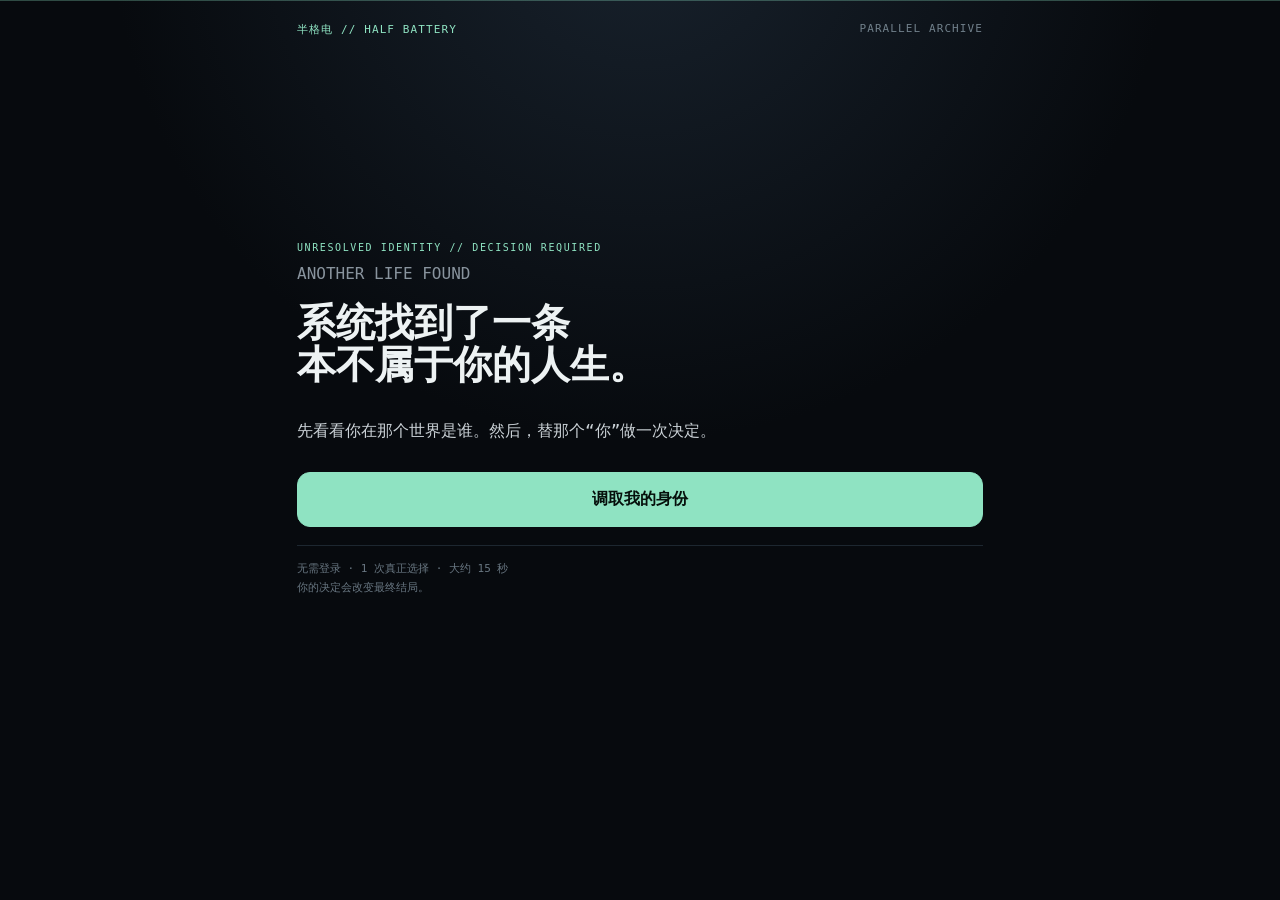
==== commit 4c84bd7c: "Add files via upload" ====
--- a/index.html
+++ b/index.html
@@ -1,38 +1,64 @@
-<!doctype html><html lang="zh-CN"><head><meta charset="utf-8"><meta name="viewport" content="width=device-width,initial-scale=1,viewport-fit=cover"><meta name="theme-color" content="#070a0e"><title>另一条人生｜半格电</title>
+<!doctype html>
+<html lang="zh-CN">
+<head>
+<meta charset="utf-8">
+<meta name="viewport" content="width=device-width,initial-scale=1,viewport-fit=cover">
+<meta name="theme-color" content="#070a0e">
+<title>另一条人生｜半格电</title>
 <style>
-:root{--bg:#070a0e;--panel:#10151c;--line:#29333d;--text:#edf2f3;--muted:#89949e;--a:#8fe3c2}
+:root{--bg:#070a0e;--panel:#10151c;--line:#29333d;--text:#edf2f3;--muted:#89949e;--a:#8fe3c2;--warn:#f1d58b}
 *{box-sizing:border-box}
 body{margin:0;background:radial-gradient(circle at 50% -10%,#18222d,#070a0e 45%);color:var(--text);font-family:ui-monospace,SFMono-Regular,Menlo,"Noto Sans SC",monospace}
 .wrap{max-width:720px;margin:auto;min-height:100vh;padding:22px 17px 44px}
 .top{display:flex;justify-content:space-between;color:#71808b;font-size:11px;letter-spacing:.1em}
-.brand{color:var(--a)}
+.brand,.accent{color:var(--a)}
 .screen{display:none;min-height:85vh}
 .active{display:flex;flex-direction:column;justify-content:center;animation:f .35s}
 h1{font-size:39px;line-height:1.1;margin:14px 0}
-h2{font-size:27px}
+h2{font-size:27px;line-height:1.3}
 .lead{line-height:1.8;color:#cbd2d7}
+.muted{color:var(--muted);line-height:1.75}
 .btn{width:100%;padding:16px;border:1px solid var(--line);border-radius:13px;background:#111821;color:white;font:inherit;font-size:16px;margin-top:10px;cursor:pointer}
-.btn:hover{border-color:#44606a}
 .btn:active{border-color:var(--a)}
 .primary{background:var(--a);color:#06100c;border-color:var(--a);font-weight:800;text-align:center}
-.grid{display:grid;grid-template-columns:1fr 1fr;gap:9px}
-.sym{font-size:28px;text-align:center;padding:21px}
 .box{border:1px solid var(--line);border-radius:17px;padding:19px;background:#0d131a}
+.heroCode,.step{color:var(--a);font-size:10px;letter-spacing:.16em;margin-bottom:7px}
+.heroNote{margin-top:18px;padding-top:14px;border-top:1px solid #1d2730;color:#687681;font-size:11px;line-height:1.7}
 .barbg{height:6px;background:#1a222b;border-radius:9px;overflow:hidden}
-.bar{height:100%;width:0;background:var(--a);transition:1s}
-.result{justify-content:flex-start;padding-top:25px}
-.portrait{width:100%;aspect-ratio:1.45/1;object-fit:cover;object-position:center 22%;border:1px solid var(--line);border-radius:15px;filter:saturate(.72) contrast(1.04)}
-.tag{color:var(--a);font-size:11px;letter-spacing:.12em}
-.job{font-size:35px;font-weight:900;margin:8px 0}
-.meta,.muted{color:var(--muted);line-height:1.75}
+.bar{height:100%;width:0;background:var(--a);transition:.65s}
+.loadStatus{min-height:52px;font-size:16px;line-height:1.7;color:#dbe2e6;margin-top:16px}
+.loadTrace{display:flex;justify-content:space-between;color:#5f6d78;font-size:10px;margin-top:10px}
+.identity{justify-content:flex-start;padding-top:24px}
+.identityCard{border:1px solid var(--line);border-radius:18px;overflow:hidden;background:#0d131a}
+.portrait{width:100%;aspect-ratio:1.45/1;object-fit:cover;object-position:center 22%;display:block;filter:saturate(.74) contrast(1.04)}
+.identityBody{padding:18px}
+.eyebrow{color:var(--a);font-size:10px;letter-spacing:.15em;margin-bottom:7px}
+.job{font-size:34px;font-weight:900;line-height:1.08;margin:0 0 8px}
+.meta{color:#8e9aa4;line-height:1.65;font-size:14px}
+.worldIntro{margin-top:15px;padding-top:15px;border-top:1px solid #202a34;line-height:1.8;color:#cbd2d7}
+.alert{margin-top:14px;border:1px solid #4d4a35;background:#17160f;border-radius:14px;padding:15px}
+.alert .label{color:var(--warn);font-size:10px;letter-spacing:.14em;margin-bottom:8px}
+.alert .event{font-size:17px;font-weight:700;line-height:1.75}
+.choiceTitle{margin-top:18px;color:#93a0aa;font-size:12px}
+.choice{position:relative;text-align:left;padding:16px 16px 16px 46px;line-height:1.55}
+.choice:before{position:absolute;left:16px;top:16px;color:var(--a);font-size:12px}
+.choice[data-n="0"]:before{content:"A"}
+.choice[data-n="1"]:before{content:"B"}
+.choice small{display:block;color:#697681;margin-top:4px}
+.result{justify-content:flex-start;padding-top:24px}
+.resultHero{padding-bottom:15px}
+.resultJob{font-size:36px;font-weight:900;margin:4px 0 8px}
 .stats{display:grid;grid-template-columns:1fr 1fr;gap:8px;margin:16px 0}
 .stat{border:1px solid #202a34;background:#0d131a;border-radius:11px;padding:12px}
 .stat b{display:block;font-size:19px;margin-top:4px}
-.sec{padding:21px 0;border-top:1px solid var(--line);line-height:1.9}
-.sec h3{color:var(--a);font-size:15px;margin:0 0 8px}
+.sec{padding:20px 0;border-top:1px solid var(--line);line-height:1.9}
+.sec h3{color:var(--a);font-size:14px;margin:0 0 8px}
 .twist{font-size:18px;font-weight:700}
+.choiceResult{border-left:3px solid var(--a);padding-left:14px}
+.choiceResult .picked{color:var(--a);font-size:13px;margin-bottom:7px}
+.choiceResult .aftermath{font-size:18px;font-weight:700;line-height:1.8}
 .actions{padding:18px 0}
-.tiny{text-align:center;color:#65717c;font-size:11px;margin-top:15px}
+.tiny,.ctaNote{text-align:center;color:#65717c;font-size:11px;line-height:1.7;margin-top:12px}
 .modal{display:none;position:fixed;inset:0;background:#000d;z-index:9;padding:14px;overflow:auto}
 .modal.on{display:block}
 .modalin{max-width:520px;margin:0 auto}
@@ -41,317 +67,341 @@
 .helper{font-size:13px;line-height:1.7;color:#c4ced4;margin:0 0 10px;text-align:center}
 .tip{font-size:12px;color:#7f8a94;text-align:center;margin-top:8px}
 .cardpreview{display:block;width:100%;max-width:100%;height:auto;border-radius:16px;border:1px solid #35414c;background:#080b0e}
+.saveRow{display:grid;grid-template-columns:1fr;gap:10px;margin-top:12px}
 .scan{position:fixed;left:0;right:0;height:1px;background:#9fffd944;animation:scan 6s linear infinite;pointer-events:none}
-@keyframes scan{from{top:0}to{top:100vh}}
-@keyframes f{from{opacity:0;transform:translateY(7px)}to{opacity:1}}
-@media(max-width:420px){h1{font-size:34px}.job{font-size:31px}.wrap{padding:18px 14px 36px}}
-
-.sharecard{background:#080b0e;border:1px solid #3a444d;border-radius:18px;overflow:hidden;color:#edf2f3;box-shadow:0 18px 60px #0008;aspect-ratio:3/4;display:flex;flex-direction:column}
-.sc-head{padding:14px 16px;border-bottom:1px solid #29333d;display:flex;justify-content:space-between;gap:10px;font-size:11px;letter-spacing:.1em;color:#8fe3c2;flex:0 0 auto}
-.sc-img{width:100%;height:36%;object-fit:cover;object-position:center 20%;display:block;filter:saturate(.82) contrast(1.04);flex:0 0 auto}
-.sc-body{padding:13px 16px 14px;display:flex;flex-direction:column;gap:8px;flex:1;min-height:0}
-.sc-job{font-size:28px;font-weight:900;line-height:1.1;margin:1px 0 3px}
-.sc-meta{color:#99a4ad;line-height:1.45;font-size:13px}
-.sc-data{display:grid;grid-template-columns:1fr 1fr;gap:7px}
-.sc-cell{border:1px solid #29333d;border-radius:9px;padding:7px 8px;font-size:10px;color:#9aa5ad;background:rgba(255,255,255,.015)}
-.sc-cell b{display:block;color:#f2f5f5;font-size:16px;margin-top:3px}
-.sc-label{color:#8fe3c2;font-size:10px;letter-spacing:.12em;margin-top:1px}
-.sc-story{font-size:13px;line-height:1.5}.sc-relic{font-size:13px;line-height:1.5}
-.clamp2,.clamp3{display:-webkit-box;-webkit-box-orient:vertical;overflow:hidden}
-.clamp2{-webkit-line-clamp:2}
-.clamp3{-webkit-line-clamp:3}
-.eventBox{border-left:2px solid #8fe3c2;padding-left:10px;margin-top:1px}
-
-.sc-foot{border-top:1px solid #29333d;margin-top:auto;padding-top:8px;color:#66727c;font-size:9px;display:flex;justify-content:space-between;gap:10px}
-.saveRow{display:grid;grid-template-columns:1fr;gap:10px;margin-top:12px}
-.secondary{text-align:center}
-
-.heroCode{display:flex;gap:8px;align-items:center;color:#65717c;font-size:10px;letter-spacing:.12em;margin-bottom:8px}
-.heroCode:before{content:"";width:7px;height:7px;border-radius:50%;background:var(--a);box-shadow:0 0 14px #8fe3c288}
-.heroNote{margin-top:18px;padding-top:14px;border-top:1px solid #1d2730;color:#687681;font-size:11px;line-height:1.7}
-.step{color:var(--a);font-size:10px;letter-spacing:.16em;margin-bottom:6px}
-.choiceHint{color:#78858f;font-size:12px;line-height:1.7;margin:0 0 12px}
-.keygrid{display:grid;grid-template-columns:1fr 1fr;gap:10px}
-.keybtn{display:flex;align-items:center;gap:12px;text-align:left;padding:16px}
-.keybtn .ico{font-size:28px;line-height:1}
-.keybtn .keytxt{display:flex;flex-direction:column;gap:2px}
-.keybtn .keytxt b{font-size:14px}
-.keybtn .keytxt span{font-size:10px;color:#71808b;letter-spacing:.08em}
-.loaderBox{position:relative;overflow:hidden}
-.loaderCode{font-size:11px;color:#8fe3c2;letter-spacing:.12em;margin-bottom:13px}
-.loadStatus{min-height:54px;font-size:16px;line-height:1.7;color:#dbe2e6;margin-top:16px}
-.loadTrace{display:flex;justify-content:space-between;color:#5f6d78;font-size:10px;margin-top:10px}
-.resultHero{padding:2px 0 15px}
-.resultEyebrow{color:#8fe3c2;font-size:10px;letter-spacing:.15em;margin-bottom:8px}
-.resultJob{font-size:38px;font-weight:900;line-height:1.08;margin:0 0 8px}
-.resultMeta{color:#8e9aa4;line-height:1.65;font-size:14px}
-.resultPortrait{margin-top:14px}
-.ctaNote{text-align:center;color:#697681;font-size:11px;line-height:1.7;margin:10px 0 0}
-@media(max-width:420px){
- .resultJob{font-size:34px}
- .keybtn{padding:14px 12px}
- .keybtn .ico{font-size:25px}
-}
-
-</style></head><body><div class="scan"></div><div class="wrap"><div class="top"><span class="brand">半格电 // HALF BATTERY</span><span>PARALLEL ARCHIVE</span></div>
-<section id="s0" class="screen active">
-<div class="heroCode">UNRESOLVED IDENTITY // WORLDLINE UNKNOWN</div>
-<div class="muted">ANOTHER LIFE FOUND</div>
-<h1>这个世界之外，<br>还有一份你的档案。</h1>
-<p class="lead">它记录了你没有走过的城市、职业和结局。系统只能恢复其中一条世界线。</p>
-<button class="btn primary" onclick="show('s1')">调取我的档案</button>
-<div class="heroNote">无需登录 · 两次选择 · 大约 10 秒<br>每次调取，都可能得到另一条人生。</div>
-</section>
-
-<section id="s1" class="screen">
-<div class="box">
-<div class="step">01 // WORLD COORDINATE</div>
-<div class="muted">先确定世界坐标</div>
-<h2>哪一个地方最先让你想走进去？</h2>
-<p class="choiceHint">别分析，第一感觉就够了。</p>
-<button class="btn" onclick="world='city';show('s2')">🌆　巨型城市 <span class="muted">· 垂直建筑 / 霓虹 / 人群</span></button>
-<button class="btn" onclick="world='sea';show('s2')">🌊　海上世界 <span class="muted">· 漂流城邦 / 深海 / 港口</span></button>
-<button class="btn" onclick="world='wild';show('s2')">🌲　荒野边境 <span class="muted">· 无人区 / 废墟 / 风</span></button>
-<button class="btn" onclick="world='random';show('s2')">🎲　坐标未知 <span class="muted">· 交给系统决定</span></button>
+@keyframes scan{from{top:0}to{top:100vh}}@keyframes f{from{opacity:0;transform:translateY(7px)}to{opacity:1}}
+@media(max-width:420px){h1{font-size:34px}.job{font-size:31px}.resultJob{font-size:33px}.wrap{padding:18px 14px 36px}}
+</style>
+</head>
+<body>
+<div class="scan"></div>
+<div class="wrap">
+  <div class="top"><span class="brand">半格电 // HALF BATTERY</span><span>PARALLEL ARCHIVE</span></div>
+
+  <section id="s0" class="screen active">
+    <div class="heroCode">UNRESOLVED IDENTITY // DECISION REQUIRED</div>
+    <div class="muted">ANOTHER LIFE FOUND</div>
+    <h1>系统找到了一条<br>本不属于你的人生。</h1>
+    <p class="lead">先看看你在那个世界是谁。然后，替那个“你”做一次决定。</p>
+    <button class="btn primary" onclick="startLife()">调取我的身份</button>
+    <div class="heroNote">无需登录 · 1 次真正选择 · 大约 15 秒<br>你的决定会改变最终结局。</div>
+  </section>
+
+  <section id="load" class="screen">
+    <div class="box">
+      <div class="heroCode">ARCHIVE RECOVERY // <span id="loadPct">00%</span></div>
+      <div class="barbg"><div id="bar" class="bar"></div></div>
+      <div id="loadStatus" class="loadStatus">正在搜索异常世界线……</div>
+      <div class="loadTrace"><span>WORLDLINE // UNKNOWN</span><span id="traceB">IDENTITY // SEARCHING</span></div>
+    </div>
+  </section>
+
+  <section id="decision" class="screen identity"><div id="decisionOut"></div></section>
+  <section id="res" class="screen result"><div id="out"></div></section>
 </div>
-</section>
-
-<section id="s2" class="screen">
-<div class="box">
-<div class="step">02 // ARCHIVE KEY</div>
-<div class="muted">档案已经锁定</div>
-<h2>选择最后一枚解锁密钥。</h2>
-<p class="choiceHint">没有正确答案。选你第一眼注意到的那个。</p>
-<div class="keygrid">
-<button class="btn keybtn" onclick="finish(0)"><span class="ico">🔑</span><span class="keytxt"><b>钥匙</b><span>KEY</span></span></button>
-<button class="btn keybtn" onclick="finish(1)"><span class="ico">🪞</span><span class="keytxt"><b>镜子</b><span>MIRROR</span></span></button>
-<button class="btn keybtn" onclick="finish(2)"><span class="ico">🔥</span><span class="keytxt"><b>火</b><span>FIRE</span></span></button>
-<button class="btn keybtn" onclick="finish(3)"><span class="ico">🌙</span><span class="keytxt"><b>月亮</b><span>MOON</span></span></button>
-</div>
-</div>
-</section>
-
-<section id="load" class="screen">
-<div class="box loaderBox">
-<div class="loaderCode">ARCHIVE RECOVERY // <span id="loadPct">00%</span></div>
-<div class="barbg"><div id="bar" class="bar"></div></div>
-<div id="loadStatus" class="loadStatus">正在定位世界线……</div>
-<div class="loadTrace"><span id="traceA">COORDINATE // --</span><span id="traceB">IDENTITY // SEARCHING</span></div>
-</div>
-</section>
-
-<section id="res" class="screen result"><div id="out"></div></section></div>
+
 <div id="modal" class="modal"><div class="modalin">
-<div class="modalTop"><button class="btn closeMini" onclick="modal.classList.remove('on')">关闭</button></div>
-<p class="helper">你的另一条人生已归档。保存这张居民档案卡。</p>
-<img id="sharePreview" class="cardpreview" alt="居民档案卡">
-<div class="saveRow">
-<button class="btn primary" onclick="saveCard()">保存图片</button>
-<button class="btn secondary" onclick="modal.classList.remove('on')">返回档案</button>
-</div>
-<div class="tip">如果浏览器没有自动下载图片，可以长按或截图保存。</div>
+  <div class="modalTop"><button class="btn closeMini" onclick="modal.classList.remove('on')">关闭</button></div>
+  <p class="helper">这条人生已经归档。保存你的最终档案。</p>
+  <img id="sharePreview" class="cardpreview" alt="居民档案卡">
+  <div class="saveRow">
+    <button class="btn primary" onclick="saveCard()">保存图片</button>
+    <button class="btn" onclick="modal.classList.remove('on')">返回档案</button>
+  </div>
+  <div class="tip">如果浏览器没有自动下载图片，可以长按或截图保存。</div>
 </div></div>
+
 <script>
 const LIVES=[{"id": "mirror", "job": "镜像替身演员", "altjob": "镜面异常代理人", "world": "2191 年，人类证明镜子里的自己并不总是在模仿你。大型私人镜面随后被严格限制。", "work": "你替高风险客户进入受控镜室。如果镜中的“你”做出不同动作，你负责记录；如果它开口，立即离开。", "event": "工作第 11 年，镜中的你在玻璃上写下你的出生年份。你查到：那一年，这座城市没有你的出生记录。", "secret": "你偷偷进入 27 间镜室。每一面镜子里的你都认识你，而且它们似乎认为你才是镜像。", "ending": "你最后一次走出镜室后，DNA、指纹全部一致，唯一变化是从右利手变成了左利手。", "legacy": "一面从来不映出任何人的镜子", "trust": "50.0%", "rare": "0.31%", "danger": "★★★★☆", "freedom": "★★☆☆☆", "img": "assets/char_01.jpg"}, {"id": "memory", "job": "记忆销毁员", "altjob": "遗忘服务技师", "world": "这个世界允许成年人合法删除痛苦记忆，遗忘成为一种公共服务。", "work": "你删除客户主动放弃的记忆：失恋、死亡、战争和秘密。", "event": "一位客人删除了 32 年记忆。操作结束后你才发现，那 32 年里全部都是你。", "secret": "你发现所谓“永久删除”的 4,721 份记忆其实仍被秘密保存。", "ending": "43 岁后官方档案中断。废弃区开始流传一个免费替人恢复记忆的人。", "legacy": "4,721 段本应消失的陌生人记忆", "trust": "91%", "rare": "0.58%", "danger": "★★☆☆☆", "freedom": "★★★★☆", "img": "assets/char_02.jpg"}, {"id": "key", "job": "禁门钥匙保管员", "altjob": "封闭区域管理员", "world": "城市有 143 扇法律规定永远不能打开的门，每扇门都有一把真实存在的钥匙。", "work": "你每月确认 143 把钥匙仍然存在，并签字证明没有门被打开。", "event": "第 9 年，你清点出了第 144 把钥匙。钥匙柄刻着你家的地址。", "secret": "你第一次发现卧室衣柜后的墙比建筑图纸厚 73 厘米。", "ending": "第二天禁门数量变成 144，你的住址则从所有公开地图上消失。", "legacy": "一把没有编号、至今仍在流通的钥匙", "trust": "88%", "rare": "0.83%", "danger": "★★★☆☆", "freedom": "★★★☆☆", "img": "assets/char_03.jpg"}, {"id": "signal", "job": "失联文明接线员", "altjob": "夜间信号监听员", "world": "人类在太阳系建立了 36 个永久居住点，但每天仍有少量通讯信号找不到发送者。", "work": "你只在夜间工作，监听无法识别来源的窄带信号。职业守则第一条：不要回复。", "event": "你听见一个声音连续报出未来日期。最后一个日期是明天。第二天什么也没发生。", "secret": "重新播放录音时，你听见日期后还有一句：因为你听见了，所以没有发生。", "ending": "23 年间你记录了 81 次从未发生的灾难。没人知道是不是你阻止了它们。", "legacy": "81 个不存在的历史事件", "trust": "86%", "rare": "0.19%", "danger": "★★★☆☆", "freedom": "★★★★★", "img": "assets/char_04.jpg"}, {"id": "dream", "job": "梦境取证员", "altjob": "睡眠现场调查员", "world": "法院承认梦境可以作为有限证据，但必须由持证取证员进入当事人的睡眠记录。", "work": "你寻找梦里被篡改的细节，判断一段记忆究竟来自现实还是植入。", "event": "一次取证中，你在陌生人的梦里看见了自己童年的卧室，连墙上的裂缝都完全一致。", "secret": "之后你在 14 个互不认识的人梦里发现同一间房。", "ending": "官方认定这是群体性记忆污染；你却在现实中找到了那间房的地址。", "legacy": "一张从梦里带回现实的门票", "trust": "73%", "rare": "0.44%", "danger": "★★★☆☆", "freedom": "★★★☆☆", "img": "assets/char_05.jpg"}, {"id": "weather", "job": "天气修复师", "altjob": "局部气候技师", "world": "极端气候后，大城市开始人工维护天气。晴天、降雨和风都成为基础设施。", "work": "你负责修复失控的局部天气，让一条街重新下雨，或让一片云离开机场。", "event": "某天系统要求你修复一场持续 17 年、只落在一栋废弃房屋上的雨。", "secret": "进入房屋后，你发现雨水从屋内向天空落去。", "ending": "你关闭设备后，那片区域第一次放晴；同一天，全球气象数据库丢失了 17 年记录。", "legacy": "装着最后一滴逆向雨水的玻璃瓶", "trust": "95%", "rare": "0.67%", "danger": "★★☆☆☆", "freedom": "★★★★☆", "img": "assets/char_06.jpg"}, {"id": "time", "job": "时间遗物鉴定员", "altjob": "异常年代鉴定师", "world": "考古队偶尔会挖出制造日期晚于出土日期的物品，它们被称为时间遗物。", "work": "你鉴定这些东西是否来自未来，并确定它们原本属于哪个年代。", "event": "你收到一块损坏的旧表，生产日期是 18 年后，背面刻着你的名字。", "secret": "表内部保存着一张只有你和一个陌生人的合照。", "ending": "你一直没有见过照片中的人，直到退休当天有人敲响办公室的门。", "legacy": "一块始终快 18 年的手表", "trust": "82%", "rare": "0.52%", "danger": "★★☆☆☆", "freedom": "★★★★☆", "img": "assets/char_07.jpg"}, {"id": "ruin", "job": "废弃城市管理员", "altjob": "无人区维护员", "world": "人口迁移后，旧大陆留下大量完整却无人居住的城市。法律要求它们在拆除前继续维持最低运行。", "work": "你独自维护一座没有居民的城市：路灯、地铁、广播和红绿灯仍按时工作。", "event": "第 6 年，你发现每天凌晨 02:17 都有人按下同一个人行横道按钮。", "secret": "监控从未拍到任何人，但按钮周围开始出现越来越多脚印。", "ending": "你申请关闭城市，系统回复：申请驳回，当前登记居民数 1。", "legacy": "一张只写着你名字的城市人口表", "trust": "77%", "rare": "0.91%", "danger": "★★☆☆☆", "freedom": "★★★★★", "img": "assets/char_08.jpg"}, {"id": "moon", "job": "人工月亮维护员", "altjob": "轨道照明工程师", "world": "真正的月亮因轨道事故不再可见，人类用 19 颗反射卫星维持夜间月光。", "work": "你负责校准人工月亮，让不同城市在正确时间拥有月相。", "event": "一次维修时，你发现第 20 个未登记光源正在模仿整个月相系统。", "secret": "它没有轨道编号，也没有任何国家承认发射过它。", "ending": "三个月后它突然熄灭。那一夜，真正的月亮在天空中出现了 11 分钟。", "legacy": "第 20 颗月亮掉落的一小片反射材料", "trust": "93%", "rare": "0.26%", "danger": "★★★★☆", "freedom": "★★★★☆", "img": "assets/char_09.jpg"}, {"id": "archive", "job": "历史漏洞调查员", "altjob": "档案矛盾审计员", "world": "所有公共历史被数字化后，系统开始自动标记互相矛盾的史料。极少数矛盾无法解释。", "work": "你调查那些“不可能同时为真”的历史记录，并决定哪一个版本被保留。", "event": "你发现一场著名事故同时存在两份完整记录：一份死了 312 人，一份无人死亡。", "secret": "两个版本里的幸存者都还活着，并且都记得自己的版本。", "ending": "你拒绝删除任何一份记录。第二天系统把你标记为“历史矛盾”。", "legacy": "两份都盖有真章的死亡名单", "trust": "61%", "rare": "0.38%", "danger": "★★★☆☆", "freedom": "★★☆☆☆", "img": "assets/char_10.jpg"}, {"id": "relic", "job": "陌生人记忆保管员", "altjob": "私人记忆仓库管理员", "world": "人们可以在生前寄存一段记忆，指定多年后交给一个尚未认识的人。", "work": "你保管这些延迟送达的记忆，并在指定日期寻找收件人。", "event": "一份封存 63 年的记忆指定你本人为收件人，而寄存日期早于你出生。", "secret": "记忆内容只是一个陌生人坐在海边等你，并反复说：这次不要迟到。", "ending": "你按记忆中的地点去了海边。那里已经有人等了 63 年。", "legacy": "一段没有寄件人姓名的海浪声", "trust": "89%", "rare": "0.63%", "danger": "★☆☆☆☆", "freedom": "★★★★☆", "img": "assets/char_11.jpg"}, {"id": "deep", "job": "深海灯塔守望员", "altjob": "海底航标维护员", "world": "海平面上升后，大量城市沉入海底。旧航道仍由自动灯塔标记，以避免潜航器进入遗迹。", "work": "你驻守最深的一座灯塔，每 90 天才有人来换班。", "event": "某晚，灯塔下方亮起了另一束光，并用古老航海信号向你发送：请关灯。", "secret": "档案显示，那下面曾经有一座城市，但它已经沉没 146 年。", "ending": "你没有关灯。第二天声呐显示海底城市的街道上出现了移动目标。", "legacy": "一盏从未被海水熄灭的旧式航灯", "trust": "84%", "rare": "0.74%", "danger": "★★★★☆", "freedom": "★★★★★", "img": "assets/char_12.jpg"}];
-const places={city:["穹顶城 · 第三区","垂直城 · 118层","旧东京环城 · 北区"],sea:["漂流城邦 · 东七码头","太平洋浮岛群 · 17区","深蓝自治港"],wild:["北纬无人区 · 04站","旧大陆生态禁区","风蚀荒原 · 边境站"]};
-let world="random",cur=null,place="",year=0,code="";
-function show(id){document.querySelectorAll(".screen").forEach(x=>x.classList.remove("active"));document.getElementById(id).classList.add("active");scrollTo(0,0)}
+
+const CHOICES={
+ mirror:{
+   prompt:"镜中的你写下了你的出生年份。更诡异的是，这座城市根本没有你的出生记录。",
+   options:[
+     {label:"在玻璃上写下自己的名字", short:"回应镜中的自己", outcome:"镜中的你先笑了，然后擦掉你的名字，重新写下四个字：终于回来了。你离开镜室后，所有证件都还有效，但照片里的你开始看向相反的方向。", danger:1, freedom:0},
+     {label:"立刻离开，不再回头", short:"离开镜室", outcome:"你按规定离开，并申请永久调岗。三天后，你家里所有镜子都只映出一间空房——唯独那间房里没有你。", danger:0, freedom:1}
+   ]
+ },
+ memory:{
+   prompt:"客户主动删除的 32 年记忆里，每一年都有你。但你从未见过这个人。",
+   options:[
+     {label:"偷偷恢复其中一段记忆", short:"恢复一段记忆", outcome:"你只恢复了 47 秒。画面里，对方站在你的葬礼上。日期是 19 年后。", danger:1, freedom:0},
+     {label:"按流程彻底删除", short:"执行删除", outcome:"你完成了删除。第二天醒来，你发现自己也少了 47 秒记忆，而床边多了一张那位客户的照片。", danger:0, freedom:1}
+   ]
+ },
+ key:{
+   prompt:"你清点出了第 144 把钥匙。钥匙柄上刻着你家的地址，而官方档案里只有 143 扇禁门。",
+   options:[
+     {label:"回家，用它打开那扇不存在的门", short:"打开第 144 扇门", outcome:"门后不是房间，而是一条与你家完全相同的走廊。尽头站着另一个你，手里拿着第 145 把钥匙。", danger:1, freedom:1},
+     {label:"把钥匙封存，向上级报告", short:"封存钥匙", outcome:"你提交了异常报告。第二天系统回复：第 144 把钥匙从未存在。可你的住址也同时从地图上消失了。", danger:0, freedom:-1}
+   ]
+ },
+ signal:{
+   prompt:"失联信号连续报出未来的灾难日期，最后一个日期是明天。职业守则第一条：不要回复。",
+   options:[
+     {label:"第一次违反守则，回复“你是谁？”", short:"回复信号", outcome:"对方只回了一句：终于轮到你了。第二天没有灾难发生，但系统里多出了一条来自你的未来录音。", danger:1, freedom:1},
+     {label:"保持沉默，继续监听", short:"保持沉默", outcome:"第二天什么也没发生。重新播放录音时，最后却多出一句：因为你没有回答，所以这次取消。", danger:0, freedom:0}
+   ]
+ },
+ dream:{
+   prompt:"你在 14 个互不认识的人的梦里，看见了同一间属于你童年的卧室。",
+   options:[
+     {label:"沿着梦里的门继续往里走", short:"进入那扇门", outcome:"门后不是梦，而是一条真实街道。你醒来后按门牌找到那里，屋主开门第一句话是：你终于又梦回来了。", danger:1, freedom:1},
+     {label:"立即退出并标记为污染梦境", short:"退出梦境", outcome:"你切断连接。此后 14 个人再也没梦到那间房，但你每天晚上都会梦见他们站在你的卧室门外。", danger:0, freedom:-1}
+   ]
+ },
+ weather:{
+   prompt:"系统要求你修复一场持续 17 年、只落在一栋废弃房屋上的雨。屋内的雨却在向天空落去。",
+   options:[
+     {label:"关闭这片区域的天气系统", short:"关闭逆向雨", outcome:"雨停了。当天全球气象数据库凭空少了 17 年记录，而你是唯一记得那些天气的人。", danger:0, freedom:1},
+     {label:"走进房屋，寻找雨的源头", short:"进入废屋", outcome:"地下室里没有机器，只有一张不断渗水的旧照片。照片中的你正站在 17 年前的这栋房子前。", danger:1, freedom:0}
+   ]
+ },
+ time:{
+   prompt:"你收到一块制造于 18 年后的手表。背面刻着你的名字，内部还有你和陌生人的合照。",
+   options:[
+     {label:"戴上它，让它继续走", short:"戴上未来手表", outcome:"秒针开始倒转。你手机里突然出现 18 年后的 23 条未读消息，其中最后一条只有一句：别去退休那天的办公室。", danger:1, freedom:1},
+     {label:"把它封进时间遗物库", short:"封存手表", outcome:"你没有再碰它。18 年后退休那天，库房自动解封，手表正好走到你第一次收到它的那一分钟。", danger:0, freedom:0}
+   ]
+ },
+ ruin:{
+   prompt:"无人城市里，每天凌晨 02:17 都有人按下同一个人行横道按钮。监控里却从来没有人。",
+   options:[
+     {label:"02:17 亲自站在路口等", short:"去路口等待", outcome:"按钮准时被按下。你身边空无一人，但斑马线上出现第二个人的脚印，一直延伸到你的影子里。", danger:1, freedom:0},
+     {label:"关闭整个街区的电力", short:"关闭街区", outcome:"02:17，整个城市都黑了。只有那个按钮自己亮起，广播随后响起：登记居民 2 人，请勿关闭公共设施。", danger:0, freedom:-1}
+   ]
+ },
+ moon:{
+   prompt:"你发现了第 20 个未登记的“月亮”光源。它正在精确模仿整套人工月相系统。",
+   options:[
+     {label:"改变轨道，靠近它", short:"接近第 20 个月亮", outcome:"距离缩短后，它停止模仿。你第一次看清，那不是卫星，而是一面巨大的镜子——镜中有真正的月亮。", danger:1, freedom:1},
+     {label:"假装没发现，继续校准", short:"继续工作", outcome:"三个月后它自己熄灭。那一夜，真正的月亮在天空出现了 11 分钟，而系统记录显示你早就申请过这次停机。", danger:0, freedom:0}
+   ]
+ },
+ archive:{
+   prompt:"同一场事故存在两份都完整可信的历史：一份死了 312 人，一份无人死亡。两边的幸存者都还活着。",
+   options:[
+     {label:"保留两个版本，拒绝删除", short:"保留两段历史", outcome:"第二天，系统把你本人标记成“历史矛盾”。从此任何数据库查询你，都会得到两个不同的人生版本。", danger:1, freedom:1},
+     {label:"强制选择一个版本作为真相", short:"删除一个版本", outcome:"你按规定删除了一份历史。当天晚上，被删除版本里的 312 名死者同时给档案局打来了电话。", danger:1, freedom:-1}
+   ]
+ },
+ relic:{
+   prompt:"一份封存 63 年的记忆指定你本人为收件人，可寄存日期早于你出生。",
+   options:[
+     {label:"现在就打开这段记忆", short:"打开记忆", outcome:"画面里，一个陌生人在海边等你，只说：这次不要迟到。你按地点赶去时，对方已经在那里等了 63 年。", danger:0, freedom:1},
+     {label:"拒绝接收，把它退回仓库", short:"拒绝记忆", outcome:"系统拒绝退件：寄件人和收件人都是你。当天夜里，你第一次梦见一片从没去过的海。", danger:0, freedom:0}
+   ]
+ },
+ deep:{
+   prompt:"灯塔下方，一座已经沉没 146 年的城市用古老航海信号向你发送：请关灯。",
+   options:[
+     {label:"关掉灯塔", short:"关灯", outcome:"海面彻底黑下去。12 秒后，城市深处亮起成千上万盏灯，一条航道从海底一直延伸到你脚下。", danger:1, freedom:1},
+     {label:"继续让灯亮着", short:"保持灯塔", outcome:"你没有关灯。第二天声呐显示海底街道上出现大量移动目标，而它们都在避开灯光。", danger:0, freedom:0}
+   ]
+ }
+};
+
+const places=[
+ "穹顶城 · 第三区","垂直城 · 118层","旧东京环城 · 北区",
+ "漂流城邦 · 东七码头","太平洋浮岛群 · 17区","深蓝自治港",
+ "北纬无人区 · 04站","旧大陆生态禁区","风蚀荒原 · 边境站"
+];
+
+let cur=null,branch=null,place="",year=0,code="",age=0,displayJob="",cardDataUrl="";
+
+function show(id){
+  document.querySelectorAll(".screen").forEach(x=>x.classList.remove("active"));
+  document.getElementById(id).classList.add("active");
+  scrollTo(0,0);
+}
 function pick(a){return a[Math.floor(Math.random()*a.length)]}
-function finish(seed){
+function starsToN(s){return (s.match(/★/g)||[]).length}
+function clamp(n){return Math.max(1,Math.min(5,n))}
+
+function startLife(){
+  cur=pick(LIVES);
+  branch=null;
+  place=pick(places);
+  year=2080+Math.floor(Math.random()*151);
+  age=29+Math.floor(Math.random()*24);
+  code="PL-"+String(Math.floor(Math.random()*999999)).padStart(6,"0");
+  displayJob=Math.random()<.28?cur.altjob:cur.job;
+
   bar.style.width="0%";
   loadPct.textContent="00%";
-  loadStatus.textContent="正在定位世界线……";
-  traceA.textContent="COORDINATE // "+(world==="city"?"CITY":world==="sea"?"OCEAN":world==="wild"?"WILDLAND":"UNKNOWN");
+  loadStatus.textContent="正在搜索异常世界线……";
   traceB.textContent="IDENTITY // SEARCHING";
   show("load");
   const states=[
-    [120,"18%","正在比对世界坐标……"],
-    [420,"46%","正在恢复身份记录……"],
-    [760,"73%","发现异常人生分支……"],
-    [1080,"92%","正在读取最终档案……"]
+    [120,"21%","正在定位世界坐标……"],
+    [430,"49%","正在恢复身份记录……"],
+    [760,"78%","检测到关键人生节点……"],
+    [1040,"94%","等待你接管这条世界线……"]
   ];
-  states.forEach(([t,pct,msg])=>setTimeout(()=>{
-    bar.style.width=pct;
-    loadPct.textContent=pct;
-    loadStatus.textContent=msg;
+  states.forEach(([t,p,m])=>setTimeout(()=>{
+    bar.style.width=p;loadPct.textContent=p;loadStatus.textContent=m;
   },t));
-  setTimeout(()=>{
-    bar.style.width="100%";
-    loadPct.textContent="100%";
-    traceB.textContent="IDENTITY // FOUND";
-  },1320);
-  setTimeout(()=>make(seed),1580);
-}
-function make(seed){let pool=LIVES.filter((x,i)=>i%4===seed);cur=pick(pool);let w=world==="random"?pick(["city","sea","wild"]):world;place=pick(places[w]);year=2080+Math.floor(Math.random()*151);code="PL-"+String(Math.floor(Math.random()*999999)).padStart(6,"0");let age=29+Math.floor(Math.random()*24);
-out.innerHTML=`
-<div class="resultHero">
-  <div class="resultEyebrow">ARCHIVE RECOVERED // ${code}</div>
-  <div class="muted">你在这条世界线的身份是</div>
-  <div class="resultJob">${Math.random()<.28?cur.altjob:cur.job}</div>
-  <div class="resultMeta">${year} 年出生 · ${place}<br>当前档案年龄：${age} 岁</div>
-  <img class="portrait resultPortrait" src="${cur.img}">
-</div>
-<div class="stats"><div class="stat">人生稀有度<b>${cur.rare}</b></div><div class="stat">身份可信度<b>${cur.trust}</b></div><div class="stat">危险程度<b>${cur.danger}</b></div><div class="stat">自由程度<b>${cur.freedom}</b></div></div>
-<div class="sec"><h3>01 // 你的世界</h3>${cur.world}</div>
-<div class="sec"><h3>02 // 你靠什么生活</h3>${cur.work}</div>
-<div class="sec"><h3>03 // 人生转折点</h3><div class="twist">${cur.event}</div></div>
-<div class="sec"><h3>04 // 未公开记录</h3>${cur.secret}</div>
-<div class="sec"><h3>05 // 档案结局</h3>${cur.ending}</div>
-<div class="sec"><h3>遗留物</h3><div class="twist">${cur.legacy}</div></div>
-<div class="actions">
-  <button class="btn primary" onclick="makeCard()">▣ 生成我的居民档案卡</button>
-  <button class="btn" onclick="bar.style.width='0';show('s1')">↻ 开启另一条人生</button>
-  <div class="ctaNote">每次调取都会重新生成世界坐标、年份与档案编号。</div>
-  <div class="tiny">半格电 · 另一条人生 V2.0</div>
-</div>`;show("res")}
-function wrap(ctx,t,x,y,max,lineH,maxLines=99){let arr=[],line="";for(let ch of t){let test=line+ch;if(ctx.measureText(test).width>max&&line){arr.push(line);line=ch}else line=test}if(line)arr.push(line);arr.slice(0,maxLines).forEach((a,i)=>ctx.fillText(a,x,y+i*lineH));return y+Math.min(arr.length,maxLines)*lineH}
-
-let cardDataUrl="";
-
-function drawWrappedText(ctx, text, x, y, maxWidth, lineHeight, maxLines){
-  const chars=[...text];
-  const lines=[];
-  let line="";
+  setTimeout(()=>{bar.style.width="100%";loadPct.textContent="100%";traceB.textContent="IDENTITY // FOUND"},1260);
+  setTimeout(renderDecision,1450);
+}
+
+function renderDecision(){
+  const c=CHOICES[cur.id];
+  decisionOut.innerHTML=`
+  <div class="identityCard">
+    <img class="portrait" src="${cur.img}">
+    <div class="identityBody">
+      <div class="eyebrow">IDENTITY FOUND // ${code}</div>
+      <div class="muted">你在这条世界线的身份是</div>
+      <div class="job">${displayJob}</div>
+      <div class="meta">${year} 年出生 · ${place} · 档案年龄 ${age} 岁</div>
+      <div class="worldIntro">${cur.world}<br><br><span class="accent">你的工作：</span>${cur.work}</div>
+      <div class="alert">
+        <div class="label">ANOMALY DETECTED // 异常事件</div>
+        <div class="event">${c.prompt}</div>
+      </div>
+      <div class="choiceTitle">如果是你，你会怎么做？</div>
+      <button class="btn choice" data-n="0" onclick="resolveChoice(0)">${c.options[0].label}<small>选择后将锁定这条人生</small></button>
+      <button class="btn choice" data-n="1" onclick="resolveChoice(1)">${c.options[1].label}<small>选择后将锁定这条人生</small></button>
+    </div>
+  </div>`;
+  show("decision");
+}
+
+function resolveChoice(i){
+  branch=CHOICES[cur.id].options[i];
+  bar.style.width="0%";loadPct.textContent="00%";
+  loadStatus.textContent="正在写入你的选择……";
+  traceB.textContent="DECISION // LOCKING";
+  show("load");
+  setTimeout(()=>{bar.style.width="55%";loadPct.textContent="55%";loadStatus.textContent="世界线正在重新计算……"},180);
+  setTimeout(()=>{bar.style.width="100%";loadPct.textContent="100%";traceB.textContent="DECISION // RECORDED"},620);
+  setTimeout(renderResult,820);
+}
+
+function renderResult(){
+  const danger=clamp(starsToN(cur.danger)+branch.danger);
+  const freedom=clamp(starsToN(cur.freedom)+branch.freedom);
+  out.innerHTML=`
+  <div class="resultHero">
+    <div class="eyebrow">DECISION RECORDED // ${code}</div>
+    <div class="muted">这条人生已经无法撤回</div>
+    <div class="resultJob">${displayJob}</div>
+    <div class="meta">${year} 年出生 · ${place}</div>
+    <img class="portrait" style="margin-top:14px;border-radius:15px;border:1px solid var(--line)" src="${cur.img}">
+  </div>
+  <div class="stats">
+    <div class="stat">人生稀有度<b>${cur.rare}</b></div>
+    <div class="stat">身份可信度<b>${cur.trust}</b></div>
+    <div class="stat">危险程度<b>${danger}/5</b></div>
+    <div class="stat">自由程度<b>${freedom}/5</b></div>
+  </div>
+  <div class="sec"><h3>01 // 你的世界</h3>${cur.world}</div>
+  <div class="sec"><h3>02 // 你的身份</h3>${cur.work}</div>
+  <div class="sec"><h3>03 // 异常事件</h3><div class="twist">${CHOICES[cur.id].prompt}</div></div>
+  <div class="sec"><h3>04 // 你的决定</h3>
+    <div class="choiceResult">
+      <div class="picked">你选择了：${branch.short}</div>
+      <div class="aftermath">${branch.outcome}</div>
+    </div>
+  </div>
+  <div class="sec"><h3>05 // 未公开记录</h3>${cur.secret}</div>
+  <div class="sec"><h3>遗留物</h3><div class="twist">${cur.legacy}</div></div>
+  <div class="actions">
+    <button class="btn primary" onclick="makeCard()">▣ 生成最终居民档案卡</button>
+    <button class="btn" onclick="startLife()">↻ 再活一次</button>
+    <div class="ctaNote">同一个身份，也可能因为不同选择进入另一种结局。</div>
+    <div class="tiny">半格电 · 另一条人生 V2.1 互动实验版</div>
+  </div>`;
+  show("res");
+}
+
+function drawWrappedText(ctx,text,x,y,maxWidth,lineHeight,maxLines){
+  const chars=[...text],lines=[];let line="";
   for(const ch of chars){
     const test=line+ch;
-    if(ctx.measureText(test).width>maxWidth && line){
-      lines.push(line);
-      line=ch;
-      if(lines.length>=maxLines) break;
-    }else{
-      line=test;
-    }
+    if(ctx.measureText(test).width>maxWidth&&line){
+      lines.push(line);line=ch;if(lines.length>=maxLines)break;
+    }else line=test;
   }
-  if(lines.length<maxLines && line) lines.push(line);
-  if(lines.length===maxLines && chars.join("").length>lines.join("").length){
+  if(lines.length<maxLines&&line)lines.push(line);
+  if(lines.length===maxLines&&chars.join("").length>lines.join("").length){
     let last=lines[maxLines-1];
-    while(ctx.measureText(last+"…").width>maxWidth && last.length>0) last=last.slice(0,-1);
+    while(ctx.measureText(last+"…").width>maxWidth&&last.length>0)last=last.slice(0,-1);
     lines[maxLines-1]=last+"…";
   }
   lines.forEach((ln,i)=>ctx.fillText(ln,x,y+i*lineHeight));
-  return y + lines.length*lineHeight;
-}
-
+}
 function drawCover(ctx,img,x,y,w,h){
   const r=Math.max(w/img.naturalWidth,h/img.naturalHeight);
-  const sw=w/r, sh=h/r;
-  const sx=(img.naturalWidth-sw)/2;
-  const sy=Math.max(0,(img.naturalHeight-sh)*0.28);
+  const sw=w/r,sh=h/r,sx=(img.naturalWidth-sw)/2,sy=Math.max(0,(img.naturalHeight-sh)*.28);
   ctx.drawImage(img,sx,sy,sw,sh,x,y,w,h);
 }
 
 async function makeCard(){
   try{
-    if(!cur){alert("请先生成人生档案。");return}
-    const displayJob = document.querySelector('.job')?.textContent?.trim() || cur.job;
-    const dangerN=(cur.danger.match(/★/g)||[]).length;
-    const freedomN=(cur.freedom.match(/★/g)||[]).length;
-
-    const W=1080,H=1440;
-    const c=document.createElement("canvas");
-    c.width=W;c.height=H;
+    if(!cur||!branch){alert("请先完成一次人生选择。");return}
+    const danger=clamp(starsToN(cur.danger)+branch.danger);
+    const freedom=clamp(starsToN(cur.freedom)+branch.freedom);
+    const W=1080,H=1440,c=document.createElement("canvas");c.width=W;c.height=H;
     const ctx=c.getContext("2d");
-
-    ctx.fillStyle="#080b0e";
-    ctx.fillRect(0,0,W,H);
-
-    ctx.strokeStyle="#35414c";
-    ctx.lineWidth=4;
-    ctx.strokeRect(2,2,W-4,H-4);
-
-    ctx.font='32px ui-monospace, monospace';
-    ctx.fillStyle="#8fe3c2";
+    ctx.fillStyle="#080b0e";ctx.fillRect(0,0,W,H);
+    ctx.strokeStyle="#35414c";ctx.lineWidth=4;ctx.strokeRect(2,2,W-4,H-4);
+
+    ctx.font='32px ui-monospace, monospace';ctx.fillStyle="#8fe3c2";
     ctx.fillText("PARALLEL LIFE ARCHIVE",54,70);
-    ctx.textAlign="right";
-    ctx.fillText(code,1025,70);
-    ctx.textAlign="left";
-
-    const img=new Image();
-    img.crossOrigin="anonymous";
-    img.src=cur.img;
-    await new Promise((resolve,reject)=>{
-      img.onload=resolve;
-      img.onerror=reject;
-    });
-    drawCover(ctx,img,0,105,W,500);
-
-    ctx.fillStyle="#080b0e";
-    ctx.fillRect(0,605,W,H-605);
-
-    ctx.fillStyle="#8fe3c2";
-    ctx.font='28px ui-monospace, monospace';
-    ctx.fillText("CITIZEN RECORD // 另一条人生",54,665);
-
-    ctx.fillStyle="#f3f6f7";
-    ctx.font='700 60px "Microsoft YaHei","Noto Sans SC",sans-serif';
-    drawWrappedText(ctx,displayJob,54,745,970,70,1);
-
-    ctx.fillStyle="#9aa5ad";
-    ctx.font='34px "Microsoft YaHei","Noto Sans SC",sans-serif';
-    ctx.fillText(`${year} 年出生 · ${place}`,54,810);
-
-    const boxes=[
-      ["稀有度",cur.rare],
-      ["可信度",cur.trust],
-      ["危险程度",`${dangerN}/5`],
-      ["自由程度",`${freedomN}/5`]
-    ];
-    const bx=[54,553], by=[855,1015], bw=473,bh=130;
+    ctx.textAlign="right";ctx.fillText(code,1025,70);ctx.textAlign="left";
+
+    const img=new Image();img.src=cur.img;
+    await new Promise((res,rej)=>{img.onload=res;img.onerror=rej});
+    drawCover(ctx,img,0,105,W,450);
+
+    ctx.fillStyle="#080b0e";ctx.fillRect(0,555,W,H-555);
+    ctx.fillStyle="#8fe3c2";ctx.font='27px ui-monospace, monospace';
+    ctx.fillText("CITIZEN RECORD // 最终世界线",54,615);
+
+    ctx.fillStyle="#f3f6f7";ctx.font='700 56px "Microsoft YaHei","Noto Sans SC",sans-serif';
+    drawWrappedText(ctx,displayJob,54,690,970,64,1);
+
+    ctx.fillStyle="#9aa5ad";ctx.font='31px "Microsoft YaHei","Noto Sans SC",sans-serif';
+    ctx.fillText(`${year} 年出生 · ${place}`,54,750);
+
+    const boxes=[["稀有度",cur.rare],["可信度",cur.trust],["危险程度",`${danger}/5`],["自由程度",`${freedom}/5`]];
+    const bx=[54,553],by=[790,945],bw=473,bh=125;
     boxes.forEach((it,i)=>{
       const col=i%2,row=Math.floor(i/2),x=bx[col],y=by[row];
-      ctx.strokeStyle="#35414c"; ctx.lineWidth=3;
-      ctx.beginPath(); ctx.roundRect(x,y,bw,bh,22); ctx.stroke();
-      ctx.fillStyle="#9aa5ad";
-      ctx.font='26px "Microsoft YaHei","Noto Sans SC",sans-serif';
-      ctx.fillText(it[0],x+28,y+42);
-      ctx.fillStyle="#f3f6f7";
-      ctx.font='700 42px ui-monospace, monospace';
-      ctx.fillText(it[1],x+28,y+96);
+      ctx.strokeStyle="#35414c";ctx.lineWidth=3;ctx.beginPath();ctx.roundRect(x,y,bw,bh,22);ctx.stroke();
+      ctx.fillStyle="#9aa5ad";ctx.font='25px "Microsoft YaHei","Noto Sans SC",sans-serif';ctx.fillText(it[0],x+28,y+40);
+      ctx.fillStyle="#f3f6f7";ctx.font='700 40px ui-monospace, monospace';ctx.fillText(it[1],x+28,y+92);
     });
 
-    ctx.fillStyle="#8fe3c2";
-    ctx.font='26px ui-monospace, monospace';
-    ctx.fillText("TURNING POINT // 人生转折点",54,1195);
-
-    ctx.fillStyle="#8fe3c2";
-    ctx.fillRect(54,1225,5,120);
-
-    ctx.fillStyle="#f0f3f4";
-    ctx.font='31px "Microsoft YaHei","Noto Sans SC",sans-serif';
-    drawWrappedText(ctx,cur.event,82,1265,900,45,3);
-
-    ctx.strokeStyle="#29333d";
-    ctx.lineWidth=2;
-    ctx.beginPath(); ctx.moveTo(54,1370); ctx.lineTo(1026,1370); ctx.stroke();
-
-    ctx.fillStyle="#6d7983";
-    ctx.font='22px ui-monospace, monospace';
+    ctx.fillStyle="#8fe3c2";ctx.font='25px ui-monospace, monospace';
+    ctx.fillText("FINAL CHOICE // 你的决定",54,1115);
+    ctx.fillStyle="#f3f6f7";ctx.font='700 34px "Microsoft YaHei","Noto Sans SC",sans-serif';
+    ctx.fillText(branch.short,54,1165);
+
+    ctx.fillStyle="#8fe3c2";ctx.fillRect(54,1195,5,130);
+    ctx.fillStyle="#eef2f3";ctx.font='29px "Microsoft YaHei","Noto Sans SC",sans-serif';
+    drawWrappedText(ctx,branch.outcome,82,1235,900,42,3);
+
+    ctx.strokeStyle="#29333d";ctx.lineWidth=2;ctx.beginPath();ctx.moveTo(54,1365);ctx.lineTo(1026,1365);ctx.stroke();
+    ctx.fillStyle="#6d7983";ctx.font='22px ui-monospace, monospace';
     ctx.fillText("半格电 // HALF BATTERY",54,1410);
-    ctx.textAlign="right";
-    ctx.fillText("ANOTHER LIFE. STILL YOU.",1026,1410);
-    ctx.textAlign="left";
-
-    cardDataUrl=c.toDataURL("image/png");
-    sharePreview.src=cardDataUrl;
-    modal.classList.add("on");
-    modal.scrollTop=0;
-  }catch(e){
-    alert("档案卡生成失败："+(e&&e.message?e.message:"未知错误"));
-  }
+    ctx.textAlign="right";ctx.fillText("YOU CHOSE THIS LIFE.",1026,1410);ctx.textAlign="left";
+
+    cardDataUrl=c.toDataURL("image/png");sharePreview.src=cardDataUrl;
+    modal.classList.add("on");modal.scrollTop=0;
+  }catch(e){alert("档案卡生成失败："+(e&&e.message?e.message:"未知错误"))}
 }
 
 function saveCard(){
   try{
     if(!cardDataUrl){alert("请先生成居民档案卡。");return}
-    const title=(document.querySelector('.job')?.textContent || cur.job).replace(/[\\/:*?"<>|]/g,'');
+    const title=displayJob.replace(/[\\/:*?"<>|]/g,'');
     const a=document.createElement("a");
-    a.download=`半格电_${title}_${code}.png`;
-    a.href=cardDataUrl;
-    document.body.appendChild(a);
-    a.click();
-    a.remove();
-  }catch(e){
-    alert("保存图片失败，请长按图片或截图保存。");
-  }
-}
-</script></body></html>+    a.download=`半格电_${title}_${code}.png`;a.href=cardDataUrl;
+    document.body.appendChild(a);a.click();a.remove();
+  }catch(e){alert("保存图片失败，请长按图片或截图保存。")}
+}
+</script>
+</body></html>
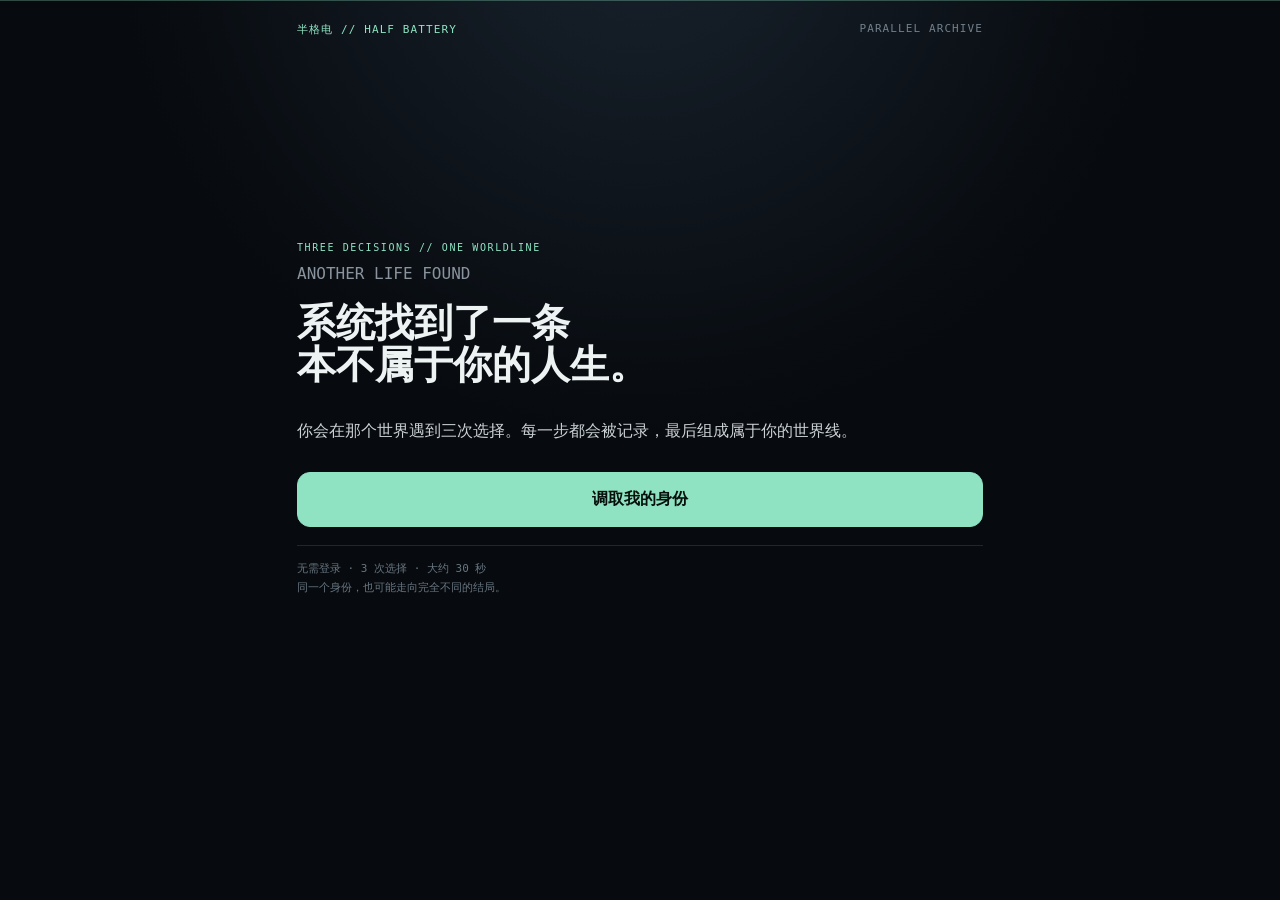
==== commit f53165af: "Add files via upload" ====
--- a/index.html
+++ b/index.html
@@ -1,407 +1,46 @@
-<!doctype html>
-<html lang="zh-CN">
-<head>
-<meta charset="utf-8">
-<meta name="viewport" content="width=device-width,initial-scale=1,viewport-fit=cover">
-<meta name="theme-color" content="#070a0e">
-<title>另一条人生｜半格电</title>
-<style>
+<!doctype html><html lang="zh-CN"><head><meta charset="utf-8"><meta name="viewport" content="width=device-width,initial-scale=1,viewport-fit=cover"><meta name="theme-color" content="#070a0e"><title>另一条人生｜半格电</title><style>
 :root{--bg:#070a0e;--panel:#10151c;--line:#29333d;--text:#edf2f3;--muted:#89949e;--a:#8fe3c2;--warn:#f1d58b}
 *{box-sizing:border-box}
 body{margin:0;background:radial-gradient(circle at 50% -10%,#18222d,#070a0e 45%);color:var(--text);font-family:ui-monospace,SFMono-Regular,Menlo,"Noto Sans SC",monospace}
-.wrap{max-width:720px;margin:auto;min-height:100vh;padding:22px 17px 44px}
-.top{display:flex;justify-content:space-between;color:#71808b;font-size:11px;letter-spacing:.1em}
-.brand,.accent{color:var(--a)}
-.screen{display:none;min-height:85vh}
-.active{display:flex;flex-direction:column;justify-content:center;animation:f .35s}
-h1{font-size:39px;line-height:1.1;margin:14px 0}
-h2{font-size:27px;line-height:1.3}
-.lead{line-height:1.8;color:#cbd2d7}
-.muted{color:var(--muted);line-height:1.75}
-.btn{width:100%;padding:16px;border:1px solid var(--line);border-radius:13px;background:#111821;color:white;font:inherit;font-size:16px;margin-top:10px;cursor:pointer}
-.btn:active{border-color:var(--a)}
-.primary{background:var(--a);color:#06100c;border-color:var(--a);font-weight:800;text-align:center}
-.box{border:1px solid var(--line);border-radius:17px;padding:19px;background:#0d131a}
-.heroCode,.step{color:var(--a);font-size:10px;letter-spacing:.16em;margin-bottom:7px}
-.heroNote{margin-top:18px;padding-top:14px;border-top:1px solid #1d2730;color:#687681;font-size:11px;line-height:1.7}
-.barbg{height:6px;background:#1a222b;border-radius:9px;overflow:hidden}
-.bar{height:100%;width:0;background:var(--a);transition:.65s}
-.loadStatus{min-height:52px;font-size:16px;line-height:1.7;color:#dbe2e6;margin-top:16px}
-.loadTrace{display:flex;justify-content:space-between;color:#5f6d78;font-size:10px;margin-top:10px}
-.identity{justify-content:flex-start;padding-top:24px}
-.identityCard{border:1px solid var(--line);border-radius:18px;overflow:hidden;background:#0d131a}
-.portrait{width:100%;aspect-ratio:1.45/1;object-fit:cover;object-position:center 22%;display:block;filter:saturate(.74) contrast(1.04)}
-.identityBody{padding:18px}
-.eyebrow{color:var(--a);font-size:10px;letter-spacing:.15em;margin-bottom:7px}
-.job{font-size:34px;font-weight:900;line-height:1.08;margin:0 0 8px}
-.meta{color:#8e9aa4;line-height:1.65;font-size:14px}
-.worldIntro{margin-top:15px;padding-top:15px;border-top:1px solid #202a34;line-height:1.8;color:#cbd2d7}
-.alert{margin-top:14px;border:1px solid #4d4a35;background:#17160f;border-radius:14px;padding:15px}
-.alert .label{color:var(--warn);font-size:10px;letter-spacing:.14em;margin-bottom:8px}
-.alert .event{font-size:17px;font-weight:700;line-height:1.75}
-.choiceTitle{margin-top:18px;color:#93a0aa;font-size:12px}
-.choice{position:relative;text-align:left;padding:16px 16px 16px 46px;line-height:1.55}
-.choice:before{position:absolute;left:16px;top:16px;color:var(--a);font-size:12px}
-.choice[data-n="0"]:before{content:"A"}
-.choice[data-n="1"]:before{content:"B"}
-.choice small{display:block;color:#697681;margin-top:4px}
-.result{justify-content:flex-start;padding-top:24px}
-.resultHero{padding-bottom:15px}
-.resultJob{font-size:36px;font-weight:900;margin:4px 0 8px}
-.stats{display:grid;grid-template-columns:1fr 1fr;gap:8px;margin:16px 0}
-.stat{border:1px solid #202a34;background:#0d131a;border-radius:11px;padding:12px}
-.stat b{display:block;font-size:19px;margin-top:4px}
-.sec{padding:20px 0;border-top:1px solid var(--line);line-height:1.9}
-.sec h3{color:var(--a);font-size:14px;margin:0 0 8px}
-.twist{font-size:18px;font-weight:700}
-.choiceResult{border-left:3px solid var(--a);padding-left:14px}
-.choiceResult .picked{color:var(--a);font-size:13px;margin-bottom:7px}
-.choiceResult .aftermath{font-size:18px;font-weight:700;line-height:1.8}
-.actions{padding:18px 0}
-.tiny,.ctaNote{text-align:center;color:#65717c;font-size:11px;line-height:1.7;margin-top:12px}
-.modal{display:none;position:fixed;inset:0;background:#000d;z-index:9;padding:14px;overflow:auto}
-.modal.on{display:block}
-.modalin{max-width:520px;margin:0 auto}
-.modalTop{display:flex;justify-content:flex-end;margin-bottom:8px}
-.closeMini{width:auto;padding:10px 14px;border-radius:999px;background:#0d131a;font-size:14px}
-.helper{font-size:13px;line-height:1.7;color:#c4ced4;margin:0 0 10px;text-align:center}
-.tip{font-size:12px;color:#7f8a94;text-align:center;margin-top:8px}
-.cardpreview{display:block;width:100%;max-width:100%;height:auto;border-radius:16px;border:1px solid #35414c;background:#080b0e}
-.saveRow{display:grid;grid-template-columns:1fr;gap:10px;margin-top:12px}
-.scan{position:fixed;left:0;right:0;height:1px;background:#9fffd944;animation:scan 6s linear infinite;pointer-events:none}
-@keyframes scan{from{top:0}to{top:100vh}}@keyframes f{from{opacity:0;transform:translateY(7px)}to{opacity:1}}
+.wrap{max-width:720px;margin:auto;min-height:100vh;padding:22px 17px 44px}.top{display:flex;justify-content:space-between;color:#71808b;font-size:11px;letter-spacing:.1em}.brand,.accent{color:var(--a)}
+.screen{display:none;min-height:85vh}.active{display:flex;flex-direction:column;justify-content:center;animation:f .35s}h1{font-size:39px;line-height:1.1;margin:14px 0}h2{font-size:27px;line-height:1.3}.lead{line-height:1.8;color:#cbd2d7}.muted{color:var(--muted);line-height:1.75}
+.btn{width:100%;padding:16px;border:1px solid var(--line);border-radius:13px;background:#111821;color:white;font:inherit;font-size:16px;margin-top:10px;cursor:pointer}.btn:active{border-color:var(--a)}.primary{background:var(--a);color:#06100c;border-color:var(--a);font-weight:800;text-align:center}
+.box{border:1px solid var(--line);border-radius:17px;padding:19px;background:#0d131a}.heroCode,.step{color:var(--a);font-size:10px;letter-spacing:.16em;margin-bottom:7px}.heroNote{margin-top:18px;padding-top:14px;border-top:1px solid #1d2730;color:#687681;font-size:11px;line-height:1.7}
+.barbg{height:6px;background:#1a222b;border-radius:9px;overflow:hidden}.bar{height:100%;width:0;background:var(--a);transition:.55s}.loadStatus{min-height:52px;font-size:16px;line-height:1.7;color:#dbe2e6;margin-top:16px}.loadTrace{display:flex;justify-content:space-between;color:#5f6d78;font-size:10px;margin-top:10px}
+.identity{justify-content:flex-start;padding-top:24px}.identityCard{border:1px solid var(--line);border-radius:18px;overflow:hidden;background:#0d131a}.portrait{width:100%;aspect-ratio:1.45/1;object-fit:cover;object-position:center 22%;display:block;filter:saturate(.74) contrast(1.04)}.identityBody{padding:18px}.eyebrow{color:var(--a);font-size:10px;letter-spacing:.15em;margin-bottom:7px}.job{font-size:34px;font-weight:900;line-height:1.08;margin:0 0 8px}.meta{color:#8e9aa4;line-height:1.65;font-size:14px}.worldIntro{margin-top:15px;padding-top:15px;border-top:1px solid #202a34;line-height:1.8;color:#cbd2d7}
+.progress{display:flex;gap:6px;margin:15px 0 6px}.dot{height:5px;flex:1;border-radius:8px;background:#202a34}.dot.done,.dot.now{background:var(--a)}.roundLabel{display:flex;justify-content:space-between;color:#6d7a85;font-size:10px;letter-spacing:.12em;margin-bottom:10px}
+.log{border-left:2px solid #33404b;padding-left:12px;margin:10px 0 16px;color:#93a0aa;font-size:12px;line-height:1.65}.log b{color:#cbd2d7}
+.alert{margin-top:12px;border:1px solid #4d4a35;background:#17160f;border-radius:14px;padding:15px}.alert .label{color:var(--warn);font-size:10px;letter-spacing:.14em;margin-bottom:8px}.alert .event{font-size:17px;font-weight:700;line-height:1.75}.choiceTitle{margin-top:18px;color:#93a0aa;font-size:12px}
+.choice{position:relative;text-align:left;padding:16px 16px 16px 46px;line-height:1.55}.choice:before{position:absolute;left:16px;top:16px;color:var(--a);font-size:12px}.choice[data-n="A"]:before{content:"A"}.choice[data-n="B"]:before{content:"B"}.choice small{display:block;color:#697681;margin-top:4px}
+.result{justify-content:flex-start;padding-top:24px}.resultHero{padding-bottom:15px}.resultJob{font-size:36px;font-weight:900;margin:4px 0 8px}.stats{display:grid;grid-template-columns:1fr 1fr;gap:8px;margin:16px 0}.stat{border:1px solid #202a34;background:#0d131a;border-radius:11px;padding:12px}.stat b{display:block;font-size:19px;margin-top:4px}
+.sec{padding:20px 0;border-top:1px solid var(--line);line-height:1.9}.sec h3{color:var(--a);font-size:14px;margin:0 0 8px}.twist{font-size:18px;font-weight:700}.route{font-size:30px;letter-spacing:.22em;font-weight:900;color:var(--a);margin:5px 0 8px}.endingTitle{font-size:25px;font-weight:900;margin:3px 0 10px}.choiceResult{border-left:3px solid var(--a);padding-left:14px}.choiceResult .aftermath{font-size:18px;font-weight:700;line-height:1.8}
+.actions{padding:18px 0}.tiny,.ctaNote{text-align:center;color:#65717c;font-size:11px;line-height:1.7;margin-top:12px}
+.modal{display:none;position:fixed;inset:0;background:#000d;z-index:9;padding:14px;overflow:auto}.modal.on{display:block}.modalin{max-width:520px;margin:0 auto}.modalTop{display:flex;justify-content:flex-end;margin-bottom:8px}.closeMini{width:auto;padding:10px 14px;border-radius:999px;background:#0d131a;font-size:14px}.helper{font-size:13px;line-height:1.7;color:#c4ced4;margin:0 0 10px;text-align:center}.tip{font-size:12px;color:#7f8a94;text-align:center;margin-top:8px}.cardpreview{display:block;width:100%;max-width:100%;height:auto;border-radius:16px;border:1px solid #35414c;background:#080b0e}.saveRow{display:grid;grid-template-columns:1fr;gap:10px;margin-top:12px}
+.scan{position:fixed;left:0;right:0;height:1px;background:#9fffd944;animation:scan 6s linear infinite;pointer-events:none}@keyframes scan{from{top:0}to{top:100vh}}@keyframes f{from{opacity:0;transform:translateY(7px)}to{opacity:1}}
 @media(max-width:420px){h1{font-size:34px}.job{font-size:31px}.resultJob{font-size:33px}.wrap{padding:18px 14px 36px}}
-</style>
-</head>
-<body>
-<div class="scan"></div>
-<div class="wrap">
-  <div class="top"><span class="brand">半格电 // HALF BATTERY</span><span>PARALLEL ARCHIVE</span></div>
-
-  <section id="s0" class="screen active">
-    <div class="heroCode">UNRESOLVED IDENTITY // DECISION REQUIRED</div>
-    <div class="muted">ANOTHER LIFE FOUND</div>
-    <h1>系统找到了一条<br>本不属于你的人生。</h1>
-    <p class="lead">先看看你在那个世界是谁。然后，替那个“你”做一次决定。</p>
-    <button class="btn primary" onclick="startLife()">调取我的身份</button>
-    <div class="heroNote">无需登录 · 1 次真正选择 · 大约 15 秒<br>你的决定会改变最终结局。</div>
-  </section>
-
-  <section id="load" class="screen">
-    <div class="box">
-      <div class="heroCode">ARCHIVE RECOVERY // <span id="loadPct">00%</span></div>
-      <div class="barbg"><div id="bar" class="bar"></div></div>
-      <div id="loadStatus" class="loadStatus">正在搜索异常世界线……</div>
-      <div class="loadTrace"><span>WORLDLINE // UNKNOWN</span><span id="traceB">IDENTITY // SEARCHING</span></div>
-    </div>
-  </section>
-
-  <section id="decision" class="screen identity"><div id="decisionOut"></div></section>
-  <section id="res" class="screen result"><div id="out"></div></section>
-</div>
-
-<div id="modal" class="modal"><div class="modalin">
-  <div class="modalTop"><button class="btn closeMini" onclick="modal.classList.remove('on')">关闭</button></div>
-  <p class="helper">这条人生已经归档。保存你的最终档案。</p>
-  <img id="sharePreview" class="cardpreview" alt="居民档案卡">
-  <div class="saveRow">
-    <button class="btn primary" onclick="saveCard()">保存图片</button>
-    <button class="btn" onclick="modal.classList.remove('on')">返回档案</button>
-  </div>
-  <div class="tip">如果浏览器没有自动下载图片，可以长按或截图保存。</div>
-</div></div>
-
+</style></head>
+<body><div class="scan"></div><div class="wrap"><div class="top"><span class="brand">半格电 // HALF BATTERY</span><span>PARALLEL ARCHIVE</span></div>
+<section id="s0" class="screen active"><div class="heroCode">THREE DECISIONS // ONE WORLDLINE</div><div class="muted">ANOTHER LIFE FOUND</div><h1>系统找到了一条<br>本不属于你的人生。</h1><p class="lead">你会在那个世界遇到三次选择。每一步都会被记录，最后组成属于你的世界线。</p><button class="btn primary" onclick="startLife()">调取我的身份</button><div class="heroNote">无需登录 · 3 次选择 · 大约 30 秒<br>同一个身份，也可能走向完全不同的结局。</div></section>
+<section id="load" class="screen"><div class="box"><div class="heroCode">ARCHIVE RECOVERY // <span id="loadPct">00%</span></div><div class="barbg"><div id="bar" class="bar"></div></div><div id="loadStatus" class="loadStatus">正在搜索异常世界线……</div><div class="loadTrace"><span>WORLDLINE // UNKNOWN</span><span id="traceB">IDENTITY // SEARCHING</span></div></div></section>
+<section id="decision" class="screen identity"><div id="decisionOut"></div></section>
+<section id="res" class="screen result"><div id="out"></div></section></div>
+<div id="modal" class="modal"><div class="modalin"><div class="modalTop"><button class="btn closeMini" onclick="modal.classList.remove('on')">关闭</button></div><p class="helper">这条世界线已经归档。保存你的最终居民档案。</p><img id="sharePreview" class="cardpreview" alt="居民档案卡"><div class="saveRow"><button class="btn primary" onclick="saveCard()">保存图片</button><button class="btn" onclick="modal.classList.remove('on')">返回档案</button></div><div class="tip">如果浏览器没有自动下载图片，可以长按或截图保存。</div></div></div>
 <script>
 const LIVES=[{"id": "mirror", "job": "镜像替身演员", "altjob": "镜面异常代理人", "world": "2191 年，人类证明镜子里的自己并不总是在模仿你。大型私人镜面随后被严格限制。", "work": "你替高风险客户进入受控镜室。如果镜中的“你”做出不同动作，你负责记录；如果它开口，立即离开。", "event": "工作第 11 年，镜中的你在玻璃上写下你的出生年份。你查到：那一年，这座城市没有你的出生记录。", "secret": "你偷偷进入 27 间镜室。每一面镜子里的你都认识你，而且它们似乎认为你才是镜像。", "ending": "你最后一次走出镜室后，DNA、指纹全部一致，唯一变化是从右利手变成了左利手。", "legacy": "一面从来不映出任何人的镜子", "trust": "50.0%", "rare": "0.31%", "danger": "★★★★☆", "freedom": "★★☆☆☆", "img": "assets/char_01.jpg"}, {"id": "memory", "job": "记忆销毁员", "altjob": "遗忘服务技师", "world": "这个世界允许成年人合法删除痛苦记忆，遗忘成为一种公共服务。", "work": "你删除客户主动放弃的记忆：失恋、死亡、战争和秘密。", "event": "一位客人删除了 32 年记忆。操作结束后你才发现，那 32 年里全部都是你。", "secret": "你发现所谓“永久删除”的 4,721 份记忆其实仍被秘密保存。", "ending": "43 岁后官方档案中断。废弃区开始流传一个免费替人恢复记忆的人。", "legacy": "4,721 段本应消失的陌生人记忆", "trust": "91%", "rare": "0.58%", "danger": "★★☆☆☆", "freedom": "★★★★☆", "img": "assets/char_02.jpg"}, {"id": "key", "job": "禁门钥匙保管员", "altjob": "封闭区域管理员", "world": "城市有 143 扇法律规定永远不能打开的门，每扇门都有一把真实存在的钥匙。", "work": "你每月确认 143 把钥匙仍然存在，并签字证明没有门被打开。", "event": "第 9 年，你清点出了第 144 把钥匙。钥匙柄刻着你家的地址。", "secret": "你第一次发现卧室衣柜后的墙比建筑图纸厚 73 厘米。", "ending": "第二天禁门数量变成 144，你的住址则从所有公开地图上消失。", "legacy": "一把没有编号、至今仍在流通的钥匙", "trust": "88%", "rare": "0.83%", "danger": "★★★☆☆", "freedom": "★★★☆☆", "img": "assets/char_03.jpg"}, {"id": "signal", "job": "失联文明接线员", "altjob": "夜间信号监听员", "world": "人类在太阳系建立了 36 个永久居住点，但每天仍有少量通讯信号找不到发送者。", "work": "你只在夜间工作，监听无法识别来源的窄带信号。职业守则第一条：不要回复。", "event": "你听见一个声音连续报出未来日期。最后一个日期是明天。第二天什么也没发生。", "secret": "重新播放录音时，你听见日期后还有一句：因为你听见了，所以没有发生。", "ending": "23 年间你记录了 81 次从未发生的灾难。没人知道是不是你阻止了它们。", "legacy": "81 个不存在的历史事件", "trust": "86%", "rare": "0.19%", "danger": "★★★☆☆", "freedom": "★★★★★", "img": "assets/char_04.jpg"}, {"id": "dream", "job": "梦境取证员", "altjob": "睡眠现场调查员", "world": "法院承认梦境可以作为有限证据，但必须由持证取证员进入当事人的睡眠记录。", "work": "你寻找梦里被篡改的细节，判断一段记忆究竟来自现实还是植入。", "event": "一次取证中，你在陌生人的梦里看见了自己童年的卧室，连墙上的裂缝都完全一致。", "secret": "之后你在 14 个互不认识的人梦里发现同一间房。", "ending": "官方认定这是群体性记忆污染；你却在现实中找到了那间房的地址。", "legacy": "一张从梦里带回现实的门票", "trust": "73%", "rare": "0.44%", "danger": "★★★☆☆", "freedom": "★★★☆☆", "img": "assets/char_05.jpg"}, {"id": "weather", "job": "天气修复师", "altjob": "局部气候技师", "world": "极端气候后，大城市开始人工维护天气。晴天、降雨和风都成为基础设施。", "work": "你负责修复失控的局部天气，让一条街重新下雨，或让一片云离开机场。", "event": "某天系统要求你修复一场持续 17 年、只落在一栋废弃房屋上的雨。", "secret": "进入房屋后，你发现雨水从屋内向天空落去。", "ending": "你关闭设备后，那片区域第一次放晴；同一天，全球气象数据库丢失了 17 年记录。", "legacy": "装着最后一滴逆向雨水的玻璃瓶", "trust": "95%", "rare": "0.67%", "danger": "★★☆☆☆", "freedom": "★★★★☆", "img": "assets/char_06.jpg"}, {"id": "time", "job": "时间遗物鉴定员", "altjob": "异常年代鉴定师", "world": "考古队偶尔会挖出制造日期晚于出土日期的物品，它们被称为时间遗物。", "work": "你鉴定这些东西是否来自未来，并确定它们原本属于哪个年代。", "event": "你收到一块损坏的旧表，生产日期是 18 年后，背面刻着你的名字。", "secret": "表内部保存着一张只有你和一个陌生人的合照。", "ending": "你一直没有见过照片中的人，直到退休当天有人敲响办公室的门。", "legacy": "一块始终快 18 年的手表", "trust": "82%", "rare": "0.52%", "danger": "★★☆☆☆", "freedom": "★★★★☆", "img": "assets/char_07.jpg"}, {"id": "ruin", "job": "废弃城市管理员", "altjob": "无人区维护员", "world": "人口迁移后，旧大陆留下大量完整却无人居住的城市。法律要求它们在拆除前继续维持最低运行。", "work": "你独自维护一座没有居民的城市：路灯、地铁、广播和红绿灯仍按时工作。", "event": "第 6 年，你发现每天凌晨 02:17 都有人按下同一个人行横道按钮。", "secret": "监控从未拍到任何人，但按钮周围开始出现越来越多脚印。", "ending": "你申请关闭城市，系统回复：申请驳回，当前登记居民数 1。", "legacy": "一张只写着你名字的城市人口表", "trust": "77%", "rare": "0.91%", "danger": "★★☆☆☆", "freedom": "★★★★★", "img": "assets/char_08.jpg"}, {"id": "moon", "job": "人工月亮维护员", "altjob": "轨道照明工程师", "world": "真正的月亮因轨道事故不再可见，人类用 19 颗反射卫星维持夜间月光。", "work": "你负责校准人工月亮，让不同城市在正确时间拥有月相。", "event": "一次维修时，你发现第 20 个未登记光源正在模仿整个月相系统。", "secret": "它没有轨道编号，也没有任何国家承认发射过它。", "ending": "三个月后它突然熄灭。那一夜，真正的月亮在天空中出现了 11 分钟。", "legacy": "第 20 颗月亮掉落的一小片反射材料", "trust": "93%", "rare": "0.26%", "danger": "★★★★☆", "freedom": "★★★★☆", "img": "assets/char_09.jpg"}, {"id": "archive", "job": "历史漏洞调查员", "altjob": "档案矛盾审计员", "world": "所有公共历史被数字化后，系统开始自动标记互相矛盾的史料。极少数矛盾无法解释。", "work": "你调查那些“不可能同时为真”的历史记录，并决定哪一个版本被保留。", "event": "你发现一场著名事故同时存在两份完整记录：一份死了 312 人，一份无人死亡。", "secret": "两个版本里的幸存者都还活着，并且都记得自己的版本。", "ending": "你拒绝删除任何一份记录。第二天系统把你标记为“历史矛盾”。", "legacy": "两份都盖有真章的死亡名单", "trust": "61%", "rare": "0.38%", "danger": "★★★☆☆", "freedom": "★★☆☆☆", "img": "assets/char_10.jpg"}, {"id": "relic", "job": "陌生人记忆保管员", "altjob": "私人记忆仓库管理员", "world": "人们可以在生前寄存一段记忆，指定多年后交给一个尚未认识的人。", "work": "你保管这些延迟送达的记忆，并在指定日期寻找收件人。", "event": "一份封存 63 年的记忆指定你本人为收件人，而寄存日期早于你出生。", "secret": "记忆内容只是一个陌生人坐在海边等你，并反复说：这次不要迟到。", "ending": "你按记忆中的地点去了海边。那里已经有人等了 63 年。", "legacy": "一段没有寄件人姓名的海浪声", "trust": "89%", "rare": "0.63%", "danger": "★☆☆☆☆", "freedom": "★★★★☆", "img": "assets/char_11.jpg"}, {"id": "deep", "job": "深海灯塔守望员", "altjob": "海底航标维护员", "world": "海平面上升后，大量城市沉入海底。旧航道仍由自动灯塔标记，以避免潜航器进入遗迹。", "work": "你驻守最深的一座灯塔，每 90 天才有人来换班。", "event": "某晚，灯塔下方亮起了另一束光，并用古老航海信号向你发送：请关灯。", "secret": "档案显示，那下面曾经有一座城市，但它已经沉没 146 年。", "ending": "你没有关灯。第二天声呐显示海底城市的街道上出现了移动目标。", "legacy": "一盏从未被海水熄灭的旧式航灯", "trust": "84%", "rare": "0.74%", "danger": "★★★★☆", "freedom": "★★★★★", "img": "assets/char_12.jpg"}];
-
-const CHOICES={
- mirror:{
-   prompt:"镜中的你写下了你的出生年份。更诡异的是，这座城市根本没有你的出生记录。",
-   options:[
-     {label:"在玻璃上写下自己的名字", short:"回应镜中的自己", outcome:"镜中的你先笑了，然后擦掉你的名字，重新写下四个字：终于回来了。你离开镜室后，所有证件都还有效，但照片里的你开始看向相反的方向。", danger:1, freedom:0},
-     {label:"立刻离开，不再回头", short:"离开镜室", outcome:"你按规定离开，并申请永久调岗。三天后，你家里所有镜子都只映出一间空房——唯独那间房里没有你。", danger:0, freedom:1}
-   ]
- },
- memory:{
-   prompt:"客户主动删除的 32 年记忆里，每一年都有你。但你从未见过这个人。",
-   options:[
-     {label:"偷偷恢复其中一段记忆", short:"恢复一段记忆", outcome:"你只恢复了 47 秒。画面里，对方站在你的葬礼上。日期是 19 年后。", danger:1, freedom:0},
-     {label:"按流程彻底删除", short:"执行删除", outcome:"你完成了删除。第二天醒来，你发现自己也少了 47 秒记忆，而床边多了一张那位客户的照片。", danger:0, freedom:1}
-   ]
- },
- key:{
-   prompt:"你清点出了第 144 把钥匙。钥匙柄上刻着你家的地址，而官方档案里只有 143 扇禁门。",
-   options:[
-     {label:"回家，用它打开那扇不存在的门", short:"打开第 144 扇门", outcome:"门后不是房间，而是一条与你家完全相同的走廊。尽头站着另一个你，手里拿着第 145 把钥匙。", danger:1, freedom:1},
-     {label:"把钥匙封存，向上级报告", short:"封存钥匙", outcome:"你提交了异常报告。第二天系统回复：第 144 把钥匙从未存在。可你的住址也同时从地图上消失了。", danger:0, freedom:-1}
-   ]
- },
- signal:{
-   prompt:"失联信号连续报出未来的灾难日期，最后一个日期是明天。职业守则第一条：不要回复。",
-   options:[
-     {label:"第一次违反守则，回复“你是谁？”", short:"回复信号", outcome:"对方只回了一句：终于轮到你了。第二天没有灾难发生，但系统里多出了一条来自你的未来录音。", danger:1, freedom:1},
-     {label:"保持沉默，继续监听", short:"保持沉默", outcome:"第二天什么也没发生。重新播放录音时，最后却多出一句：因为你没有回答，所以这次取消。", danger:0, freedom:0}
-   ]
- },
- dream:{
-   prompt:"你在 14 个互不认识的人的梦里，看见了同一间属于你童年的卧室。",
-   options:[
-     {label:"沿着梦里的门继续往里走", short:"进入那扇门", outcome:"门后不是梦，而是一条真实街道。你醒来后按门牌找到那里，屋主开门第一句话是：你终于又梦回来了。", danger:1, freedom:1},
-     {label:"立即退出并标记为污染梦境", short:"退出梦境", outcome:"你切断连接。此后 14 个人再也没梦到那间房，但你每天晚上都会梦见他们站在你的卧室门外。", danger:0, freedom:-1}
-   ]
- },
- weather:{
-   prompt:"系统要求你修复一场持续 17 年、只落在一栋废弃房屋上的雨。屋内的雨却在向天空落去。",
-   options:[
-     {label:"关闭这片区域的天气系统", short:"关闭逆向雨", outcome:"雨停了。当天全球气象数据库凭空少了 17 年记录，而你是唯一记得那些天气的人。", danger:0, freedom:1},
-     {label:"走进房屋，寻找雨的源头", short:"进入废屋", outcome:"地下室里没有机器，只有一张不断渗水的旧照片。照片中的你正站在 17 年前的这栋房子前。", danger:1, freedom:0}
-   ]
- },
- time:{
-   prompt:"你收到一块制造于 18 年后的手表。背面刻着你的名字，内部还有你和陌生人的合照。",
-   options:[
-     {label:"戴上它，让它继续走", short:"戴上未来手表", outcome:"秒针开始倒转。你手机里突然出现 18 年后的 23 条未读消息，其中最后一条只有一句：别去退休那天的办公室。", danger:1, freedom:1},
-     {label:"把它封进时间遗物库", short:"封存手表", outcome:"你没有再碰它。18 年后退休那天，库房自动解封，手表正好走到你第一次收到它的那一分钟。", danger:0, freedom:0}
-   ]
- },
- ruin:{
-   prompt:"无人城市里，每天凌晨 02:17 都有人按下同一个人行横道按钮。监控里却从来没有人。",
-   options:[
-     {label:"02:17 亲自站在路口等", short:"去路口等待", outcome:"按钮准时被按下。你身边空无一人，但斑马线上出现第二个人的脚印，一直延伸到你的影子里。", danger:1, freedom:0},
-     {label:"关闭整个街区的电力", short:"关闭街区", outcome:"02:17，整个城市都黑了。只有那个按钮自己亮起，广播随后响起：登记居民 2 人，请勿关闭公共设施。", danger:0, freedom:-1}
-   ]
- },
- moon:{
-   prompt:"你发现了第 20 个未登记的“月亮”光源。它正在精确模仿整套人工月相系统。",
-   options:[
-     {label:"改变轨道，靠近它", short:"接近第 20 个月亮", outcome:"距离缩短后，它停止模仿。你第一次看清，那不是卫星，而是一面巨大的镜子——镜中有真正的月亮。", danger:1, freedom:1},
-     {label:"假装没发现，继续校准", short:"继续工作", outcome:"三个月后它自己熄灭。那一夜，真正的月亮在天空出现了 11 分钟，而系统记录显示你早就申请过这次停机。", danger:0, freedom:0}
-   ]
- },
- archive:{
-   prompt:"同一场事故存在两份都完整可信的历史：一份死了 312 人，一份无人死亡。两边的幸存者都还活着。",
-   options:[
-     {label:"保留两个版本，拒绝删除", short:"保留两段历史", outcome:"第二天，系统把你本人标记成“历史矛盾”。从此任何数据库查询你，都会得到两个不同的人生版本。", danger:1, freedom:1},
-     {label:"强制选择一个版本作为真相", short:"删除一个版本", outcome:"你按规定删除了一份历史。当天晚上，被删除版本里的 312 名死者同时给档案局打来了电话。", danger:1, freedom:-1}
-   ]
- },
- relic:{
-   prompt:"一份封存 63 年的记忆指定你本人为收件人，可寄存日期早于你出生。",
-   options:[
-     {label:"现在就打开这段记忆", short:"打开记忆", outcome:"画面里，一个陌生人在海边等你，只说：这次不要迟到。你按地点赶去时，对方已经在那里等了 63 年。", danger:0, freedom:1},
-     {label:"拒绝接收，把它退回仓库", short:"拒绝记忆", outcome:"系统拒绝退件：寄件人和收件人都是你。当天夜里，你第一次梦见一片从没去过的海。", danger:0, freedom:0}
-   ]
- },
- deep:{
-   prompt:"灯塔下方，一座已经沉没 146 年的城市用古老航海信号向你发送：请关灯。",
-   options:[
-     {label:"关掉灯塔", short:"关灯", outcome:"海面彻底黑下去。12 秒后，城市深处亮起成千上万盏灯，一条航道从海底一直延伸到你脚下。", danger:1, freedom:1},
-     {label:"继续让灯亮着", short:"保持灯塔", outcome:"你没有关灯。第二天声呐显示海底街道上出现大量移动目标，而它们都在避开灯光。", danger:0, freedom:0}
-   ]
- }
-};
-
-const places=[
- "穹顶城 · 第三区","垂直城 · 118层","旧东京环城 · 北区",
- "漂流城邦 · 东七码头","太平洋浮岛群 · 17区","深蓝自治港",
- "北纬无人区 · 04站","旧大陆生态禁区","风蚀荒原 · 边境站"
-];
-
-let cur=null,branch=null,place="",year=0,code="",age=0,displayJob="",cardDataUrl="";
-
-function show(id){
-  document.querySelectorAll(".screen").forEach(x=>x.classList.remove("active"));
-  document.getElementById(id).classList.add("active");
-  scrollTo(0,0);
-}
-function pick(a){return a[Math.floor(Math.random()*a.length)]}
-function starsToN(s){return (s.match(/★/g)||[]).length}
-function clamp(n){return Math.max(1,Math.min(5,n))}
-
-function startLife(){
-  cur=pick(LIVES);
-  branch=null;
-  place=pick(places);
-  year=2080+Math.floor(Math.random()*151);
-  age=29+Math.floor(Math.random()*24);
-  code="PL-"+String(Math.floor(Math.random()*999999)).padStart(6,"0");
-  displayJob=Math.random()<.28?cur.altjob:cur.job;
-
-  bar.style.width="0%";
-  loadPct.textContent="00%";
-  loadStatus.textContent="正在搜索异常世界线……";
-  traceB.textContent="IDENTITY // SEARCHING";
-  show("load");
-  const states=[
-    [120,"21%","正在定位世界坐标……"],
-    [430,"49%","正在恢复身份记录……"],
-    [760,"78%","检测到关键人生节点……"],
-    [1040,"94%","等待你接管这条世界线……"]
-  ];
-  states.forEach(([t,p,m])=>setTimeout(()=>{
-    bar.style.width=p;loadPct.textContent=p;loadStatus.textContent=m;
-  },t));
-  setTimeout(()=>{bar.style.width="100%";loadPct.textContent="100%";traceB.textContent="IDENTITY // FOUND"},1260);
-  setTimeout(renderDecision,1450);
-}
-
-function renderDecision(){
-  const c=CHOICES[cur.id];
-  decisionOut.innerHTML=`
-  <div class="identityCard">
-    <img class="portrait" src="${cur.img}">
-    <div class="identityBody">
-      <div class="eyebrow">IDENTITY FOUND // ${code}</div>
-      <div class="muted">你在这条世界线的身份是</div>
-      <div class="job">${displayJob}</div>
-      <div class="meta">${year} 年出生 · ${place} · 档案年龄 ${age} 岁</div>
-      <div class="worldIntro">${cur.world}<br><br><span class="accent">你的工作：</span>${cur.work}</div>
-      <div class="alert">
-        <div class="label">ANOMALY DETECTED // 异常事件</div>
-        <div class="event">${c.prompt}</div>
-      </div>
-      <div class="choiceTitle">如果是你，你会怎么做？</div>
-      <button class="btn choice" data-n="0" onclick="resolveChoice(0)">${c.options[0].label}<small>选择后将锁定这条人生</small></button>
-      <button class="btn choice" data-n="1" onclick="resolveChoice(1)">${c.options[1].label}<small>选择后将锁定这条人生</small></button>
-    </div>
-  </div>`;
-  show("decision");
-}
-
-function resolveChoice(i){
-  branch=CHOICES[cur.id].options[i];
-  bar.style.width="0%";loadPct.textContent="00%";
-  loadStatus.textContent="正在写入你的选择……";
-  traceB.textContent="DECISION // LOCKING";
-  show("load");
-  setTimeout(()=>{bar.style.width="55%";loadPct.textContent="55%";loadStatus.textContent="世界线正在重新计算……"},180);
-  setTimeout(()=>{bar.style.width="100%";loadPct.textContent="100%";traceB.textContent="DECISION // RECORDED"},620);
-  setTimeout(renderResult,820);
-}
-
-function renderResult(){
-  const danger=clamp(starsToN(cur.danger)+branch.danger);
-  const freedom=clamp(starsToN(cur.freedom)+branch.freedom);
-  out.innerHTML=`
-  <div class="resultHero">
-    <div class="eyebrow">DECISION RECORDED // ${code}</div>
-    <div class="muted">这条人生已经无法撤回</div>
-    <div class="resultJob">${displayJob}</div>
-    <div class="meta">${year} 年出生 · ${place}</div>
-    <img class="portrait" style="margin-top:14px;border-radius:15px;border:1px solid var(--line)" src="${cur.img}">
-  </div>
-  <div class="stats">
-    <div class="stat">人生稀有度<b>${cur.rare}</b></div>
-    <div class="stat">身份可信度<b>${cur.trust}</b></div>
-    <div class="stat">危险程度<b>${danger}/5</b></div>
-    <div class="stat">自由程度<b>${freedom}/5</b></div>
-  </div>
-  <div class="sec"><h3>01 // 你的世界</h3>${cur.world}</div>
-  <div class="sec"><h3>02 // 你的身份</h3>${cur.work}</div>
-  <div class="sec"><h3>03 // 异常事件</h3><div class="twist">${CHOICES[cur.id].prompt}</div></div>
-  <div class="sec"><h3>04 // 你的决定</h3>
-    <div class="choiceResult">
-      <div class="picked">你选择了：${branch.short}</div>
-      <div class="aftermath">${branch.outcome}</div>
-    </div>
-  </div>
-  <div class="sec"><h3>05 // 未公开记录</h3>${cur.secret}</div>
-  <div class="sec"><h3>遗留物</h3><div class="twist">${cur.legacy}</div></div>
-  <div class="actions">
-    <button class="btn primary" onclick="makeCard()">▣ 生成最终居民档案卡</button>
-    <button class="btn" onclick="startLife()">↻ 再活一次</button>
-    <div class="ctaNote">同一个身份，也可能因为不同选择进入另一种结局。</div>
-    <div class="tiny">半格电 · 另一条人生 V2.1 互动实验版</div>
-  </div>`;
-  show("res");
-}
-
-function drawWrappedText(ctx,text,x,y,maxWidth,lineHeight,maxLines){
-  const chars=[...text],lines=[];let line="";
-  for(const ch of chars){
-    const test=line+ch;
-    if(ctx.measureText(test).width>maxWidth&&line){
-      lines.push(line);line=ch;if(lines.length>=maxLines)break;
-    }else line=test;
-  }
-  if(lines.length<maxLines&&line)lines.push(line);
-  if(lines.length===maxLines&&chars.join("").length>lines.join("").length){
-    let last=lines[maxLines-1];
-    while(ctx.measureText(last+"…").width>maxWidth&&last.length>0)last=last.slice(0,-1);
-    lines[maxLines-1]=last+"…";
-  }
-  lines.forEach((ln,i)=>ctx.fillText(ln,x,y+i*lineHeight));
-}
-function drawCover(ctx,img,x,y,w,h){
-  const r=Math.max(w/img.naturalWidth,h/img.naturalHeight);
-  const sw=w/r,sh=h/r,sx=(img.naturalWidth-sw)/2,sy=Math.max(0,(img.naturalHeight-sh)*.28);
-  ctx.drawImage(img,sx,sy,sw,sh,x,y,w,h);
-}
-
-async function makeCard(){
-  try{
-    if(!cur||!branch){alert("请先完成一次人生选择。");return}
-    const danger=clamp(starsToN(cur.danger)+branch.danger);
-    const freedom=clamp(starsToN(cur.freedom)+branch.freedom);
-    const W=1080,H=1440,c=document.createElement("canvas");c.width=W;c.height=H;
-    const ctx=c.getContext("2d");
-    ctx.fillStyle="#080b0e";ctx.fillRect(0,0,W,H);
-    ctx.strokeStyle="#35414c";ctx.lineWidth=4;ctx.strokeRect(2,2,W-4,H-4);
-
-    ctx.font='32px ui-monospace, monospace';ctx.fillStyle="#8fe3c2";
-    ctx.fillText("PARALLEL LIFE ARCHIVE",54,70);
-    ctx.textAlign="right";ctx.fillText(code,1025,70);ctx.textAlign="left";
-
-    const img=new Image();img.src=cur.img;
-    await new Promise((res,rej)=>{img.onload=res;img.onerror=rej});
-    drawCover(ctx,img,0,105,W,450);
-
-    ctx.fillStyle="#080b0e";ctx.fillRect(0,555,W,H-555);
-    ctx.fillStyle="#8fe3c2";ctx.font='27px ui-monospace, monospace';
-    ctx.fillText("CITIZEN RECORD // 最终世界线",54,615);
-
-    ctx.fillStyle="#f3f6f7";ctx.font='700 56px "Microsoft YaHei","Noto Sans SC",sans-serif';
-    drawWrappedText(ctx,displayJob,54,690,970,64,1);
-
-    ctx.fillStyle="#9aa5ad";ctx.font='31px "Microsoft YaHei","Noto Sans SC",sans-serif';
-    ctx.fillText(`${year} 年出生 · ${place}`,54,750);
-
-    const boxes=[["稀有度",cur.rare],["可信度",cur.trust],["危险程度",`${danger}/5`],["自由程度",`${freedom}/5`]];
-    const bx=[54,553],by=[790,945],bw=473,bh=125;
-    boxes.forEach((it,i)=>{
-      const col=i%2,row=Math.floor(i/2),x=bx[col],y=by[row];
-      ctx.strokeStyle="#35414c";ctx.lineWidth=3;ctx.beginPath();ctx.roundRect(x,y,bw,bh,22);ctx.stroke();
-      ctx.fillStyle="#9aa5ad";ctx.font='25px "Microsoft YaHei","Noto Sans SC",sans-serif';ctx.fillText(it[0],x+28,y+40);
-      ctx.fillStyle="#f3f6f7";ctx.font='700 40px ui-monospace, monospace';ctx.fillText(it[1],x+28,y+92);
-    });
-
-    ctx.fillStyle="#8fe3c2";ctx.font='25px ui-monospace, monospace';
-    ctx.fillText("FINAL CHOICE // 你的决定",54,1115);
-    ctx.fillStyle="#f3f6f7";ctx.font='700 34px "Microsoft YaHei","Noto Sans SC",sans-serif';
-    ctx.fillText(branch.short,54,1165);
-
-    ctx.fillStyle="#8fe3c2";ctx.fillRect(54,1195,5,130);
-    ctx.fillStyle="#eef2f3";ctx.font='29px "Microsoft YaHei","Noto Sans SC",sans-serif';
-    drawWrappedText(ctx,branch.outcome,82,1235,900,42,3);
-
-    ctx.strokeStyle="#29333d";ctx.lineWidth=2;ctx.beginPath();ctx.moveTo(54,1365);ctx.lineTo(1026,1365);ctx.stroke();
-    ctx.fillStyle="#6d7983";ctx.font='22px ui-monospace, monospace';
-    ctx.fillText("半格电 // HALF BATTERY",54,1410);
-    ctx.textAlign="right";ctx.fillText("YOU CHOSE THIS LIFE.",1026,1410);ctx.textAlign="left";
-
-    cardDataUrl=c.toDataURL("image/png");sharePreview.src=cardDataUrl;
-    modal.classList.add("on");modal.scrollTop=0;
-  }catch(e){alert("档案卡生成失败："+(e&&e.message?e.message:"未知错误"))}
-}
-
-function saveCard(){
-  try{
-    if(!cardDataUrl){alert("请先生成居民档案卡。");return}
-    const title=displayJob.replace(/[\\/:*?"<>|]/g,'');
-    const a=document.createElement("a");
-    a.download=`半格电_${title}_${code}.png`;a.href=cardDataUrl;
-    document.body.appendChild(a);a.click();a.remove();
-  }catch(e){alert("保存图片失败，请长按图片或截图保存。")}
-}
-</script>
-</body></html>+const STORIES={"mirror":{"rounds":[{"prompt":"镜中的你在玻璃上写下了你的出生年份。城市档案却显示，那一年根本没有你的出生记录。","A":{"label":"在玻璃上写下自己的名字","after":"你刚写完，镜中的你就把名字擦掉，重新写下四个字：终于回来了。"},"B":{"label":"立刻离开镜室并封锁现场","after":"你离开了。监控显示镜中的“你”却一直站在原地，直到天亮。"}},{"promptA":"第二天，你家里所有镜子同时起雾，只留下一个门形轮廓。门后似乎有人在敲。","promptB":"第二天，你收到一份匿名快递：里面是一面小镜子，背面刻着“你逃错方向了”。","A":{"label":"触碰镜面，看看门后是什么","after":"镜面像水一样凹陷，你听见自己的声音从另一侧说：快一点。"},"B":{"label":"把所有镜面全部遮住","after":"房间彻底没有反光后，墙上却出现了一个清晰的人影轮廓。"}},{"promptA":"镜中世界开始与现实重叠。另一个你问：我们之间，谁应该留在外面？","promptB":"你以为切断了联系，但夜里所有黑色屏幕同时亮起，另一个你出现在里面。","A":{"label":"跨过去，亲自确认哪边才是真的","after":"你迈过了界线。身后的门没有消失，但两边都开始叫你“原件”。"},"B":{"label":"拒绝交换，守住现在这个世界","after":"你没有过去。第二天起，所有镜子都恢复正常——只是镜中的你永远慢半秒。"}}],"endings":{"3":{"title":"原件交换","text":"你最终进入了镜中世界。现实里的“你”照常生活，没有任何人发现交换发生过。唯一证据，是你现在看到的所有文字都左右颠倒。"},"1":{"title":"双重身份","text":"你没有彻底跨过去，也没能真正切断联系。从此两个世界会偶尔互相覆盖，而你成了唯一能同时记得两边的人。"},"-1":{"title":"延迟镜像","text":"你守住了现实，却再也无法确认镜子里慢半秒的那个你是不是在模仿。档案局把你列为长期观察对象。"},"-3":{"title":"无镜生活","text":"你彻底封存了所有镜面异常。多年后，城市宣布事件结束。只有你知道：任何黑屏熄灭的瞬间，里面仍有人看着你。"}}},"memory":{"rounds":[{"prompt":"一名客户删除了整整 32 年记忆。操作结束前，你发现那 32 年里的每一年都有你。","A":{"label":"偷偷恢复其中最短的一段","after":"你恢复了 47 秒。画面里，对方站在你的葬礼上，日期是 19 年后。"},"B":{"label":"按规定继续执行删除","after":"删除完成。可系统提示：有 47 秒无法清除，原因是“记忆所有权不属于客户”。"}},{"promptA":"那 47 秒里，一个陌生人把一张写有你名字的存储芯片交给客户。","promptB":"不可删除的 47 秒自动转移到你的私人账户，而你从未申请过这个账户。","A":{"label":"打开那张存储芯片","after":"芯片里只有一句话：如果你看到这里，说明第一次已经失败。"},"B":{"label":"把芯片交给监管部门","after":"监管系统拒绝接收，并显示：该证物已于 19 年后完成归档。"}},{"promptA":"系统给你最后一次选择：恢复完整 32 年，代价是覆盖你自己的同等记忆。","promptB":"你被要求永久销毁这份异常记忆，但删除按钮旁多出一个从未见过的“转移给自己”。","A":{"label":"承担代价，读取全部真相","after":"32 年记忆灌入你的大脑。你终于记起：你和这个人已经认识了很多次。"},"B":{"label":"拒绝读取，让这段记忆消失","after":"记录被清空。你回家后，却发现桌上摆着一张你和客户共同生活多年的合照。"}}],"endings":{"3":{"title":"记忆继承者","text":"你读取了全部记录，也失去了一部分原本的人生。你无法再区分哪些经历属于自己，但你终于知道为什么每一次都会重新找到这份记忆。"},"1":{"title":"残留记忆","text":"你只接触了部分真相。之后的人生里，你会在陌生地点产生强烈熟悉感，仿佛另一段被删除的人生仍在底层运行。"},"-1":{"title":"合法遗忘","text":"你尽力按规则处理异常，却无法阻止碎片进入自己的生活。官方认定事件结束，你则开始记录每天醒来后第一秒想起的人。"},"-3":{"title":"完全删除","text":"你成功销毁了所有异常数据。十九年后，一位陌生人参加了你的葬礼，并把一张新的存储芯片交给下一位记忆销毁员。"}}},"key":{"rounds":[{"prompt":"你清点出了第 144 把钥匙。钥匙柄上刻着你家的地址，而官方档案里只有 143 扇禁门。","A":{"label":"回家，用它打开那扇不存在的门","after":"衣柜后的墙裂开一道门缝，门后是一条与你家完全相同的走廊。"},"B":{"label":"封存钥匙并向上级报告","after":"系统回复：第 144 把钥匙从未存在。与此同时，你的住址从公开地图上消失。"}},{"promptA":"走廊尽头站着另一个你。他手里拿着第 145 把钥匙，并说：“你终于打开了。”","promptB":"当天夜里，你收到调令：前往处理“第 144 扇禁门”。地址正是你已经消失的家。","A":{"label":"接过第 145 把钥匙","after":"钥匙入手后，所有门牌号同时向后移动了一位。你的家变成了 145 号禁门。"},"B":{"label":"拒绝接触，退回安全区","after":"你后退一步，身后的出口却已经变成一堵完整的墙。"}},{"promptA":"另一个你说：两条世界线只能保留一个钥匙保管员。现在轮到你决定谁留下。","promptB":"系统广播响起：禁门数量异常，请保管员选择“关闭源头”或“删除自身权限”。","A":{"label":"留下自己，关闭另一条世界线","after":"你转动了钥匙。所有异常门同时消失，只剩手里这一把还在发热。"},"B":{"label":"放弃身份，把钥匙交给另一个你","after":"你交出了钥匙。下一秒，所有系统都不再承认你曾经是保管员。"}}],"endings":{"3":{"title":"第 145 位保管员","text":"你关闭了另一条世界线，却保留了最后一把钥匙。从此官方档案永远写着 144 扇禁门，而你知道第 145 扇门随时可能再次出现。"},"1":{"title":"双门世界","text":"你试图控制异常，却没能彻底关闭它。现实中开始偶尔出现两份相同地址，而你成为唯一能判断哪一扇门属于哪条世界线的人。"},"-1":{"title":"权限剥离","text":"你放弃了一部分控制权。城市恢复正常，但每当有人遗失钥匙，系统都会自动把报失记录发送到你的私人终端。"},"-3":{"title":"不存在的居民","text":"你彻底退出了禁门系统。第二天，所有人都记得你，却没有任何档案证明你住在这座城市。你成了第 144 扇门唯一的居民。"}}},"signal":{"rounds":[{"prompt":"失联信号开始连续播报未来灾难日期，最后一个日期是明天。职业守则第一条：不要回复。","A":{"label":"违反守则，回复“你是谁？”","after":"对方立即回应：终于轮到你了。随后传来一段用你声音录制的警告。"},"B":{"label":"保持沉默，只记录信号","after":"你没有回复。录音结束前却多出一句：沉默也算一种回答。"}},{"promptA":"未来录音告诉你：明天 03:12 必须切断整个通讯阵列，否则会有 81 个殖民点失联。","promptB":"第二轮信号给出同样指令：03:12 切断阵列，并注明“不要让现在的你知道原因”。","A":{"label":"按指令准备切断阵列","after":"你输入停机命令后，系统弹出警告：发送这条指令的人正是你的终端。"},"B":{"label":"拒绝执行，向所有殖民点公开警报","after":"警报刚发出，81 个殖民点同时回复：我们已经收到过一次，来自 23 年后的你。"}},{"promptA":"03:11:59，阵列收到最后一句：如果你切断它，你会成为信号的起点。","promptB":"03:11:59，所有频道归零，只剩一个按钮：发送第一条信号。","A":{"label":"接受循环，成为那个发送者","after":"你按下按钮，听见自己的声音穿过频道，开始播报第一个未来日期。"},"B":{"label":"拒绝发送，让时间线自行发展","after":"你什么都没做。03:12 准时过去，没有灾难，也没有任何人再记得这些信号。"}}],"endings":{"3":{"title":"信号起点","text":"你主动完成了时间闭环。从此每一场没有发生的灾难背后，都可能有一段由你发出的警告。"},"1":{"title":"半闭合循环","text":"你参与了循环，却没有完全服从它。未来因此出现大量无法解释的空白日期，而你成为唯一保留完整记录的人。"},"-1":{"title":"未发生事件","text":"你没有成为信号的起点，但那些警告也没有真正消失。它们转而出现在其他人的设备里，只是不再署你的名字。"},"-3":{"title":"静默宇宙","text":"你拒绝了所有干预。此后 36 个居住点再也没收到异常信号。档案里唯一的残留，是一段没有发送记录的你的声音。"}}},"dream":{"rounds":[{"prompt":"你在 14 个互不认识的人的梦里，看见了同一间属于你童年的卧室。","A":{"label":"沿着梦里的门继续往里走","after":"门后不是梦，而是一条陌生街道。路牌却写着你小时候的住址。"},"B":{"label":"立即退出并标记为污染梦境","after":"连接被切断。可 14 个受试者同时在现实里说出了你的童年昵称。"}},{"promptA":"街道尽头有一栋房子，门口坐着一个从未见过的老人，他叫出了你的全名。","promptB":"官方要求你永久封存案件，但系统里突然多出第 15 个梦境记录，来源显示是你自己。","A":{"label":"进入那栋房子 / 打开第15份梦境","after":"你看见一段不属于自己的童年：同一间卧室里，床上睡着另一个孩子。"},"B":{"label":"停止调查，删除访问权限","after":"权限被删除后，你每晚仍会回到那间房，只是这次你站在门外。"}},{"promptA":"那个孩子醒来后问你：你想拿回哪一段人生？你只能选一次。","promptB":"门内传来声音：只要你承认这是自己的梦，门就会永远打开。","A":{"label":"承认并取回那段人生","after":"大量陌生记忆涌入，你第一次知道自己原来曾经在这里长大。"},"B":{"label":"拒绝，把门永远留在梦里","after":"门缓慢关闭。最后一秒，你看见房间墙上挂着一张现在的你的照片。"}}],"endings":{"3":{"title":"双重童年","text":"你取回了另一段人生。此后你拥有两套完整童年记忆，却无法证明哪一套先发生。"},"1":{"title":"梦境迁移","text":"你只带回了一部分东西。现实没有改变，但一些原本不存在的人开始认得你。"},"-1":{"title":"门外的人","text":"你没有真正进入那段人生，却成为它永远的旁观者。每次睡着，你都会回到同一扇门前。"},"-3":{"title":"封存梦境","text":"你成功关闭了所有记录。多年后，那 14 个人都忘记了这场梦，只有你再也梦不到自己的童年。"}}},"weather":{"rounds":[{"prompt":"系统要求你修复一场持续 17 年、只落在一栋废弃房屋上的雨。屋内的雨却在向天空落去。","A":{"label":"进入房屋寻找雨的源头","after":"地下室里没有设备，只有一张不断渗水的旧照片。照片里站着年轻 17 岁的你。"},"B":{"label":"直接关闭这片区域的天气系统","after":"雨停了。全球气象数据库同时丢失了整整 17 年记录。"}},{"promptA":"照片背面写着：只要把它带出房屋，17 年会重新开始。","promptB":"系统要求你恢复被删除的 17 年天气，但恢复源坐标正是那栋废屋地下室。","A":{"label":"带走照片 / 恢复数据","after":"所有城市的天空同时闪烁了一次，你看见 17 年前的云层短暂覆盖现在。"},"B":{"label":"把照片留在原处 / 拒绝恢复","after":"那栋房子重新开始下雨，但这一次雨只落在屋内。"}},{"promptA":"中央系统要求你选择：恢复那 17 年，或保留现在这条时间线。","promptB":"废屋开始快速老化，像要一次性补完被夺走的 17 年。","A":{"label":"让被删除的17年重新回来","after":"世界没有倒退，但每个人都多出了一段从未经历过的天气记忆。"},"B":{"label":"保留现在，让那17年彻底消失","after":"你确认删除。第二天，全世界只有你还记得那些年份曾经存在。"}}],"endings":{"3":{"title":"失落气候恢复","text":"你让 17 年重新进入世界。没有人知道那些记忆从哪里来，但从此每个人都能描述一场自己从未经历过的雨。"},"1":{"title":"双重天气史","text":"两套气候记录同时存在。城市每天都会短暂切换一次天气版本，而你负责决定哪一个被称为“今天”。"},"-1":{"title":"局部遗忘","text":"你保住了现在，却无法完全删除异常。那栋房子附近的人偶尔会想起一场从未下过的雨。"},"-3":{"title":"无记录年份","text":"17 年被彻底从数据库和公共记忆中抹去。只有你保留着最后一瓶逆向雨水，证明那些年份并非空白。"}}},"time":{"rounds":[{"prompt":"你收到一块制造于 18 年后的手表。背面刻着你的名字，内部还有你和陌生人的合照。","A":{"label":"戴上它，让它继续走","after":"秒针开始倒转。你的手机突然出现 18 年后的 23 条未读消息。"},"B":{"label":"把它封进时间遗物库","after":"库门刚关闭，手表却出现在你办公桌上，比刚才快了 18 分钟。"}},{"promptA":"最后一条未来消息写着：不要去退休那天的办公室。","promptB":"鉴定系统显示：这块表的正式入库日期就是你退休那一天。","A":{"label":"追查未来照片里的陌生人","after":"你查到对方尚未出生，但出生登记已经提前存在，监护人一栏写着你的名字。"},"B":{"label":"停止调查，等时间自己解释","after":"此后每一年，手表都会提前一天寄来一张未来照片。"}},{"promptA":"退休当天，照片里的那个人真的敲响办公室的门，说：你只能改变一次。","promptB":"退休当天，库房自动解封。手表停在你第一次收到它的那一分钟。","A":{"label":"改变那一天，接受未来被重写","after":"你拨动表冠。所有照片同时变成空白，只有你还记得原来的版本。"},"B":{"label":"什么都不改，让时间闭合","after":"你把手表交给对方。对方转身离开前说：18 年后记得寄给过去的你。"}}],"endings":{"3":{"title":"改写者","text":"你主动改写了未来。世界没有崩塌，只是从此所有关于你的预测都会比真实结果偏差 18 年。"},"1":{"title":"可变未来","text":"你改变了一部分，却保留了时间闭环。未来因此出现多个合法版本，而你是唯一知道它们都曾真实存在的人。"},"-1":{"title":"守时者","text":"你尽量不干预。最终一切仍按照片发生，只是每张照片里你的表情都比原来更像是在等待。"},"-3":{"title":"完整闭环","text":"你拒绝改变任何事。18 年后，你亲手把同一块表寄回过去，并终于明白为什么它一直快 18 年。"}}},"ruin":{"rounds":[{"prompt":"无人城市里，每天凌晨 02:17 都有人按下同一个人行横道按钮。监控里却从来没有人。","A":{"label":"02:17 亲自站在路口等","after":"按钮准时被按下。空无一人的斑马线上出现第二个人的脚印。"},"B":{"label":"关闭整个街区的电力","after":"城市全部熄灯，只有那个按钮仍自己亮着，广播说：登记居民 2 人。"}},{"promptA":"脚印一路延伸到你的影子里，然后停止。你的影子却开始向另一个方向走。","promptB":"系统新增了一名居民，但姓名栏为空，住址显示为你的宿舍。","A":{"label":"跟着影子 / 新居民的定位走","after":"路线把你带到一栋从地图上删掉的公寓，房间里有人刚刚做完一顿热饭。"},"B":{"label":"立刻封锁城市并申请撤离","after":"撤离申请被拒绝：当前城市人口 2，至少一名管理员必须留下。"}},{"promptA":"房间里的录音机播放你的声音：别再把城市留给我一个人。","promptB":"最后一班撤离列车到站，车门打开，里面坐着和你一模一样的人。","A":{"label":"留下，和“第二位居民”见面","after":"你走进车厢 / 房间。城市人口统计从 2 变成 1，但你已经分不清少的是谁。"},"B":{"label":"离开城市，不再承担管理员身份","after":"你登上列车离开。第二天系统仍显示城市人口 1，姓名依然是你。"}}],"endings":{"3":{"title":"第二位居民","text":"你主动留下并接受了另一个存在。此后城市恢复了部分生活痕迹，但所有监控永远只能拍到一个人。"},"1":{"title":"双重管理员","text":"你与另一个自己轮流维护城市。系统始终只记录一个账号，却每天出现两套不同的巡检日志。"},"-1":{"title":"撤离失败","text":"你试图退出，却无法从人口统计中删除自己。无论搬到哪里，02:17 的按钮都会在附近出现。"},"-3":{"title":"唯一居民","text":"你彻底离开了废城。多年后那座城市重新开放，第一份人口表上仍只有一个名字：你的。"}}},"moon":{"rounds":[{"prompt":"你发现第 20 个未登记光源正在精确模仿整套人工月相系统，但没有任何国家承认发射过它。","A":{"label":"改变轨道，靠近第20个光源","after":"距离缩短后，它停止模仿。那不是卫星，而是一面巨大的镜子。"},"B":{"label":"假装没发现，继续正常校准","after":"三天后，第 20 个光源开始比官方系统提前一小时改变月相。"}},{"promptA":"镜面里没有你的飞行器，只映着一轮真正的月亮。","promptB":"越来越多城市开始跟随第 20 个光源，而不是官方月相，居民却毫无察觉。","A":{"label":"关闭19颗人工月亮做一次对照","after":"全世界夜空熄灭 11 秒。第 12 秒，真正的月亮出现在所有人头顶。"},"B":{"label":"维持系统稳定，不让公众发现异常","after":"你成功隐藏异常，但每天都有更多人声称记得“以前真正的月亮”。"}},{"promptA":"真正的月亮只会出现一次。系统要求你决定是否永久关闭人工月光。","promptB":"第20个光源向你的终端发送一句：你们已经忘了为什么需要假的。","A":{"label":"关闭人工系统，让真正的月亮回来","after":"19颗卫星依次熄灭。夜空变得更暗，但所有海洋潮汐同时恢复到旧记录。"},"B":{"label":"保留人工月亮，维持现在的世界","after":"你保留了系统。第20个光源缓慢离开轨道，像是在放弃等待。"}}],"endings":{"3":{"title":"真月回归","text":"你关闭了人工系统，真正的月亮重新成为夜空的一部分。没人能解释它过去去了哪里，也没人再提第 20 个光源。"},"1":{"title":"双月时代","text":"你让真月和人工系统同时存在。此后不同城市会选择不同的夜空，月亮第一次变成了公共选择。"},"-1":{"title":"被隐藏的月亮","text":"你维持了人工月光，但越来越多人开始梦见真正的月亮。系统把这种梦列为新的群体性记忆异常。"},"-3":{"title":"完美人工夜","text":"你彻底封存第20个光源的记录。人工月亮继续完美运行，直到某一天所有孩子都问同一个问题：月亮为什么看起来像机器？"}}},"archive":{"rounds":[{"prompt":"同一场事故存在两份都完整可信的历史：一份死了312人，一份无人死亡。两边的幸存者都还活着。","A":{"label":"保留两个版本，拒绝删除","after":"系统立即把你标记成“历史矛盾”，你的个人履历也出现两个版本。"},"B":{"label":"按规定强制选择一个版本","after":"你删除了一份历史。当天晚上，被删除版本里的死者开始给档案局打电话。"}},{"promptA":"两个版本的你同时出现在数据库里，一个选择了事故死亡版，一个选择了无人死亡版。","promptB":"电话里的312个人都能准确说出被删除档案的编号，并要求恢复“他们的现实”。","A":{"label":"让两个版本继续共存","after":"档案系统开始产生越来越多成对的历史，像是在学习你的决定。"},"B":{"label":"寻找一个所谓的“原始版本”","after":"你追到最早备份，却发现事故发生前就已经存在两份记录。"}},{"promptA":"系统给出最后警告：必须删除一个版本，否则历史数据库将失去唯一性。","promptB":"所谓原始记录最后一页写着：真正的错误，是你相信历史只能有一个版本。","A":{"label":"接受多重历史，不再强求唯一真相","after":"你取消了唯一性规则。世界没有崩溃，人们只是开始拥有不同但都有效的过去。"},"B":{"label":"仍然选一个版本作为正式历史","after":"你做出了最终选择。第二天，整个世界都记得同一个版本——除了你。"}}],"endings":{"3":{"title":"多重历史时代","text":"你允许多个过去同时存在。档案学从此不再回答“发生了什么”，而是记录“哪些版本仍然有效”。"},"1":{"title":"双版本现实","text":"你保留了部分矛盾。社会继续运行，只是每个人的证件上开始多出一栏：历史版本号。"},"-1":{"title":"唯一真相维护员","text":"你恢复了单一历史，但必须终身维护那些被删除版本留下的漏洞。越来越多陌生人会问你：你还记得另一边吗？"},"-3":{"title":"最后的异议者","text":"世界重新拥有唯一历史。只有你的记忆不肯同步，于是你成了整个文明最后一个知道另一种过去曾存在的人。"}}},"relic":{"rounds":[{"prompt":"一份封存63年的记忆指定你本人为收件人，可寄存日期早于你出生。","A":{"label":"现在就打开这段记忆","after":"画面里，一个陌生人在海边等你，只说：这次不要迟到。"},"B":{"label":"拒绝接收，把它退回仓库","after":"系统拒绝退件：寄件人和收件人都是你。"}},{"promptA":"记忆结尾出现具体日期：明天下午17:40，同一片海边。","promptB":"当晚你第一次梦见那片海，醒来时鞋里全是湿沙。","A":{"label":"按日期去海边","after":"那里真的有人等你。对方第一句话是：你比上一次早了三分钟。"},"B":{"label":"不去，观察记忆会不会改变","after":"17:40一到，封存记忆自动更新，画面里的海边变成了你现在所在的房间。"}},{"promptA":"对方递给你一份新的记忆，说这次轮到你决定要不要把它寄给63年前的自己。","promptB":"更新后的记忆里，你看见未来的自己正准备把这份记忆寄回过去。","A":{"label":"完成循环，把记忆寄回过去","after":"你签下寄存单。寄件日期自动改成63年前，而签名仍然是现在的你。"},"B":{"label":"终止循环，不再寄出任何东西","after":"你销毁了寄存单。那一刻，对方 / 未来画面里的你都露出如释重负的表情。"}}],"endings":{"3":{"title":"记忆回环","text":"你主动完成了63年的闭环。没人能解释第一份记忆最初从哪里来，但它会永远在你的人生里循环。"},"1":{"title":"迟到的相遇","text":"你参与了循环，却改变了其中一部分。下一次记忆抵达时，海边的人和时间都变了，只有一句话没变：别迟到。"},"-1":{"title":"未寄出的记忆","text":"你没有彻底完成闭环。此后仓库会偶尔收到没有寄件日期的记忆，每一份都与你有关。"},"-3":{"title":"终止投递","text":"你拒绝让记忆继续循环。系统终于接受销毁请求，但最后生成了一条空白记录：收件人仍然是你。"}}},"deep":{"rounds":[{"prompt":"灯塔下方，一座已经沉没146年的城市用古老航海信号向你发送：请关灯。","A":{"label":"关掉灯塔","after":"海面彻底黑下去。12秒后，海底城市亮起成千上万盏灯。"},"B":{"label":"继续让灯亮着","after":"第二天声呐显示海底街道上出现大量移动目标，而且它们都在避开灯光。"}},{"promptA":"一条由海底灯光组成的航道从城市中心一直延伸到你的灯塔脚下。","promptB":"移动目标开始聚集在灯塔照不到的盲区，并用声呐重复你的姓名。","A":{"label":"下潜，沿着航道进入城市","after":"潜航器进入街道后，导航系统把这里识别成“当前有人居住区域”。"},"B":{"label":"提高灯塔亮度，阻止它们靠近","after":"灯光升到最大功率。海底所有移动目标同时停下，抬头朝向你。"}},{"promptA":"城市中央有一座仍在运行的车站，广播说：最后一班去往海面的车即将发出。","promptB":"灯塔电力即将耗尽，你只能选择留下最后一束光，或彻底关闭系统。","A":{"label":"打开通道，让海底的人上来","after":"你启动了通道。声呐显示大量目标开始沿旧轨道向海面移动。"},"B":{"label":"封死通道，让城市继续留在海底","after":"你关闭了最后接口。海底灯光依次熄灭，只留下中央一盏灯仍在闪。"}}],"endings":{"3":{"title":"沉城重启","text":"你打开了通道。第二天海面没有出现任何人，但全球失踪人口数据库同时减少了数千条记录。"},"1":{"title":"海底来客","text":"你只开放了部分路径。此后每次换班，灯塔里都会多出一些从未属于现代世界的物品。"},"-1":{"title":"光之边界","text":"你守住了灯塔，也守住了城市。海底目标仍然存在，只要灯光熄灭，它们就会重新靠近。"},"-3":{"title":"最后一盏灯","text":"你彻底封闭了海底城市。多年后灯塔退役，卫星照片却显示那片海域深处仍有一盏灯从未熄灭。"}}}};
+const places=["穹顶城 · 第三区","垂直城 · 118层","旧东京环城 · 北区","漂流城邦 · 东七码头","太平洋浮岛群 · 17区","深蓝自治港","北纬无人区 · 04站","旧大陆生态禁区","风蚀荒原 · 边境站"];
+let cur=null,story=null,place="",year=0,code="",age=0,displayJob="",round=0,path=[],logs=[],cardDataUrl="";
+function show(id){document.querySelectorAll(".screen").forEach(x=>x.classList.remove("active"));document.getElementById(id).classList.add("active");scrollTo(0,0)}
+function pick(a){return a[Math.floor(Math.random()*a.length)]} function starsToN(s){return (s.match(/★/g)||[]).length} function clamp(n){return Math.max(1,Math.min(5,n))}
+function startLife(){cur=pick(LIVES);story=STORIES[cur.id];place=pick(places);year=2080+Math.floor(Math.random()*151);age=29+Math.floor(Math.random()*24);code="PL-"+String(Math.floor(Math.random()*999999)).padStart(6,"0");displayJob=Math.random()<.28?cur.altjob:cur.job;round=0;path=[];logs=[];runLoad("正在搜索异常世界线……","IDENTITY // SEARCHING",renderDecision,1350)}
+function runLoad(msg,trace,cb,delay=760){bar.style.width="0%";loadPct.textContent="00%";loadStatus.textContent=msg;traceB.textContent=trace;show("load");setTimeout(()=>{bar.style.width="38%";loadPct.textContent="38%"},100);setTimeout(()=>{bar.style.width="72%";loadPct.textContent="72%"},360);setTimeout(()=>{bar.style.width="100%";loadPct.textContent="100%"},620);setTimeout(cb,delay)}
+function currentPrompt(){const r=story.rounds[round];if(round===0)return r.prompt;const prev=path[round-1];return prev==="A"?r.promptA:r.promptB}
+function renderDecision(){const r=story.rounds[round];const prompt=currentPrompt();const dots=[0,1,2].map(i=>`<div class="dot ${i<round?"done":i===round?"now":""}"></div>`).join("");const logHtml=logs.length?`<div class="log">${logs.map((x,i)=>`<div><b>${i+1}.</b> ${x}</div>`).join("")}</div>`:"";decisionOut.innerHTML=`<div class="identityCard"><img class="portrait" src="${cur.img}"><div class="identityBody"><div class="eyebrow">${round===0?"IDENTITY FOUND":"WORLDLINE UPDATED"} // ${code}</div><div class="muted">你在这条世界线的身份是</div><div class="job">${displayJob}</div><div class="meta">${year} 年出生 · ${place} · 档案年龄 ${age} 岁</div>${round===0?`<div class="worldIntro">${cur.world}<br><br><span class="accent">你的工作：</span>${cur.work}</div>`:""}<div class="progress">${dots}</div><div class="roundLabel"><span>DECISION ${round+1} / 3</span><span>${path.join("-")||"UNDECIDED"}</span></div>${logHtml}<div class="alert"><div class="label">${round===2?"FINAL DECISION":"ANOMALY DETECTED"} // 第${round+1}次选择</div><div class="event">${prompt}</div></div><div class="choiceTitle">如果是你，你会怎么做？</div><button class="btn choice" data-n="A" onclick="choose('A')">${r.A.label}<small>这一步会写入最终世界线</small></button><button class="btn choice" data-n="B" onclick="choose('B')">${r.B.label}<small>这一步会写入最终世界线</small></button></div></div>`;show("decision")}
+function choose(letter){const r=story.rounds[round];path.push(letter);logs.push(`${letter} · ${r[letter].after}`);round++;if(round<3)runLoad("正在根据你的选择重算世界线……",`DECISION ${round} // RECORDED`,renderDecision,720);else runLoad("三次选择已锁定。正在生成最终结局……","WORLDLINE // FINALIZING",renderResult,900)}
+function endingKey(){const score=path.reduce((s,x)=>s+(x==="A"?1:-1),0);return String(score)}
+function renderResult(){const key=endingKey(),ending=story.endings[key],score=Number(key);const danger=clamp(starsToN(cur.danger)+(score>0?1:0));const freedom=clamp(starsToN(cur.freedom)+(score===3?1:score===-3?-1:0));out.innerHTML=`<div class="resultHero"><div class="eyebrow">WORLDLINE LOCKED // ${code}</div><div class="muted">三次选择已经写入档案</div><div class="resultJob">${displayJob}</div><div class="route">${path.join("-")}</div><div class="meta">${year} 年出生 · ${place}</div><img class="portrait" style="margin-top:14px;border-radius:15px;border:1px solid var(--line)" src="${cur.img}"></div><div class="stats"><div class="stat">人生稀有度<b>${cur.rare}</b></div><div class="stat">身份可信度<b>${cur.trust}</b></div><div class="stat">危险程度<b>${danger}/5</b></div><div class="stat">自由程度<b>${freedom}/5</b></div></div><div class="sec"><h3>01 // 你的世界</h3>${cur.world}</div><div class="sec"><h3>02 // 世界线路径</h3><div class="route">${path.join("-")}</div>${logs.map((x,i)=>`<div style="margin:8px 0;color:#aab4bb">第${i+1}次：${x}</div>`).join("")}</div><div class="sec"><h3>03 // 最终结局</h3><div class="endingTitle">${ending.title}</div><div class="choiceResult"><div class="aftermath">${ending.text}</div></div></div><div class="sec"><h3>04 // 未公开记录</h3>${cur.secret}</div><div class="sec"><h3>遗留物</h3><div class="twist">${cur.legacy}</div></div><div class="actions"><button class="btn primary" onclick="makeCard()">▣ 生成最终居民档案卡</button><button class="btn" onclick="startLife()">↻ 再活一次</button><div class="ctaNote">同一个身份共有 8 条选择路径，最终汇入 4 类结局。</div><div class="tiny">半格电 · 另一条人生 V2.2 三轮实验版</div></div>`;show("res")}
+function drawWrappedText(ctx,text,x,y,maxWidth,lineHeight,maxLines){const chars=[...text],lines=[];let line="";for(const ch of chars){const test=line+ch;if(ctx.measureText(test).width>maxWidth&&line){lines.push(line);line=ch;if(lines.length>=maxLines)break}else line=test}if(lines.length<maxLines&&line)lines.push(line);if(lines.length===maxLines&&chars.join("").length>lines.join("").length){let last=lines[maxLines-1];while(ctx.measureText(last+"…").width>maxWidth&&last.length>0)last=last.slice(0,-1);lines[maxLines-1]=last+"…"}lines.forEach((ln,i)=>ctx.fillText(ln,x,y+i*lineHeight))}
+function drawCover(ctx,img,x,y,w,h){const r=Math.max(w/img.naturalWidth,h/img.naturalHeight),sw=w/r,sh=h/r,sx=(img.naturalWidth-sw)/2,sy=Math.max(0,(img.naturalHeight-sh)*.28);ctx.drawImage(img,sx,sy,sw,sh,x,y,w,h)}
+async function makeCard(){try{const key=endingKey(),ending=story.endings[key],score=Number(key),danger=clamp(starsToN(cur.danger)+(score>0?1:0)),freedom=clamp(starsToN(cur.freedom)+(score===3?1:score===-3?-1:0));const W=1080,H=1440,c=document.createElement("canvas");c.width=W;c.height=H;const ctx=c.getContext("2d");ctx.fillStyle="#080b0e";ctx.fillRect(0,0,W,H);ctx.strokeStyle="#35414c";ctx.lineWidth=4;ctx.strokeRect(2,2,W-4,H-4);ctx.font='32px ui-monospace, monospace';ctx.fillStyle="#8fe3c2";ctx.fillText("PARALLEL LIFE ARCHIVE",54,70);ctx.textAlign="right";ctx.fillText(code,1025,70);ctx.textAlign="left";const img=new Image();img.src=cur.img;await new Promise((res,rej)=>{img.onload=res;img.onerror=rej});drawCover(ctx,img,0,105,W,430);ctx.fillStyle="#080b0e";ctx.fillRect(0,535,W,H-535);ctx.fillStyle="#8fe3c2";ctx.font='27px ui-monospace, monospace';ctx.fillText("FINAL WORLDLINE // "+path.join("-"),54,595);ctx.fillStyle="#f3f6f7";ctx.font='700 54px "Microsoft YaHei","Noto Sans SC",sans-serif';drawWrappedText(ctx,displayJob,54,665,970,62,1);ctx.fillStyle="#9aa5ad";ctx.font='30px "Microsoft YaHei","Noto Sans SC",sans-serif';ctx.fillText(`${year} 年出生 · ${place}`,54,725);const boxes=[["稀有度",cur.rare],["可信度",cur.trust],["危险程度",`${danger}/5`],["自由程度",`${freedom}/5`]],bx=[54,553],by=[765,915],bw=473,bh=120;boxes.forEach((it,i)=>{const col=i%2,row=Math.floor(i/2),x=bx[col],y=by[row];ctx.strokeStyle="#35414c";ctx.lineWidth=3;ctx.beginPath();ctx.roundRect(x,y,bw,bh,22);ctx.stroke();ctx.fillStyle="#9aa5ad";ctx.font='24px "Microsoft YaHei","Noto Sans SC",sans-serif';ctx.fillText(it[0],x+28,y+38);ctx.fillStyle="#f3f6f7";ctx.font='700 39px ui-monospace, monospace';ctx.fillText(it[1],x+28,y+88)});ctx.fillStyle="#8fe3c2";ctx.font='25px ui-monospace, monospace';ctx.fillText("ENDING // "+ending.title,54,1085);ctx.fillStyle="#8fe3c2";ctx.fillRect(54,1115,5,185);ctx.fillStyle="#eef2f3";ctx.font='29px "Microsoft YaHei","Noto Sans SC",sans-serif';drawWrappedText(ctx,ending.text,82,1155,900,42,4);ctx.strokeStyle="#29333d";ctx.lineWidth=2;ctx.beginPath();ctx.moveTo(54,1365);ctx.lineTo(1026,1365);ctx.stroke();ctx.fillStyle="#6d7983";ctx.font='22px ui-monospace, monospace';ctx.fillText("半格电 // HALF BATTERY",54,1410);ctx.textAlign="right";ctx.fillText("YOU CHOSE THIS WORLDLINE.",1026,1410);ctx.textAlign="left";cardDataUrl=c.toDataURL("image/png");sharePreview.src=cardDataUrl;modal.classList.add("on");modal.scrollTop=0}catch(e){alert("档案卡生成失败："+(e&&e.message?e.message:"未知错误"))}}
+function saveCard(){try{if(!cardDataUrl){alert("请先生成居民档案卡。");return}const title=displayJob.replace(/[\\/:*?"<>|]/g,'');const a=document.createElement("a");a.download=`半格电_${title}_${path.join("")}_${code}.png`;a.href=cardDataUrl;document.body.appendChild(a);a.click();a.remove()}catch(e){alert("保存图片失败，请长按图片或截图保存。")}}
+</script></body></html>
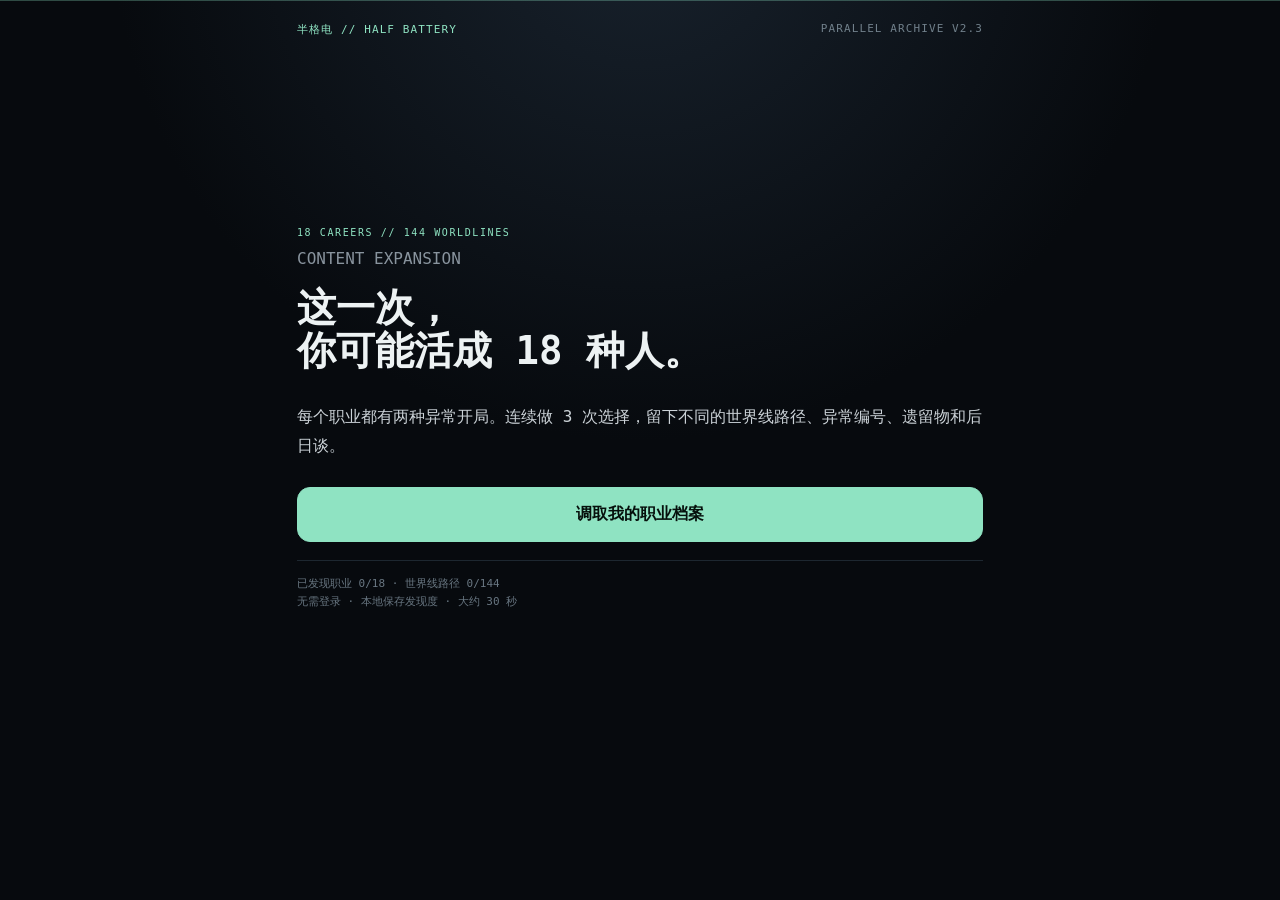
==== commit 709adb44: "Add files via upload" ====
--- a/index.html
+++ b/index.html
@@ -1,46 +1,21 @@
-<!doctype html><html lang="zh-CN"><head><meta charset="utf-8"><meta name="viewport" content="width=device-width,initial-scale=1,viewport-fit=cover"><meta name="theme-color" content="#070a0e"><title>另一条人生｜半格电</title><style>
-:root{--bg:#070a0e;--panel:#10151c;--line:#29333d;--text:#edf2f3;--muted:#89949e;--a:#8fe3c2;--warn:#f1d58b}
-*{box-sizing:border-box}
-body{margin:0;background:radial-gradient(circle at 50% -10%,#18222d,#070a0e 45%);color:var(--text);font-family:ui-monospace,SFMono-Regular,Menlo,"Noto Sans SC",monospace}
-.wrap{max-width:720px;margin:auto;min-height:100vh;padding:22px 17px 44px}.top{display:flex;justify-content:space-between;color:#71808b;font-size:11px;letter-spacing:.1em}.brand,.accent{color:var(--a)}
-.screen{display:none;min-height:85vh}.active{display:flex;flex-direction:column;justify-content:center;animation:f .35s}h1{font-size:39px;line-height:1.1;margin:14px 0}h2{font-size:27px;line-height:1.3}.lead{line-height:1.8;color:#cbd2d7}.muted{color:var(--muted);line-height:1.75}
-.btn{width:100%;padding:16px;border:1px solid var(--line);border-radius:13px;background:#111821;color:white;font:inherit;font-size:16px;margin-top:10px;cursor:pointer}.btn:active{border-color:var(--a)}.primary{background:var(--a);color:#06100c;border-color:var(--a);font-weight:800;text-align:center}
-.box{border:1px solid var(--line);border-radius:17px;padding:19px;background:#0d131a}.heroCode,.step{color:var(--a);font-size:10px;letter-spacing:.16em;margin-bottom:7px}.heroNote{margin-top:18px;padding-top:14px;border-top:1px solid #1d2730;color:#687681;font-size:11px;line-height:1.7}
-.barbg{height:6px;background:#1a222b;border-radius:9px;overflow:hidden}.bar{height:100%;width:0;background:var(--a);transition:.55s}.loadStatus{min-height:52px;font-size:16px;line-height:1.7;color:#dbe2e6;margin-top:16px}.loadTrace{display:flex;justify-content:space-between;color:#5f6d78;font-size:10px;margin-top:10px}
-.identity{justify-content:flex-start;padding-top:24px}.identityCard{border:1px solid var(--line);border-radius:18px;overflow:hidden;background:#0d131a}.portrait{width:100%;aspect-ratio:1.45/1;object-fit:cover;object-position:center 22%;display:block;filter:saturate(.74) contrast(1.04)}.identityBody{padding:18px}.eyebrow{color:var(--a);font-size:10px;letter-spacing:.15em;margin-bottom:7px}.job{font-size:34px;font-weight:900;line-height:1.08;margin:0 0 8px}.meta{color:#8e9aa4;line-height:1.65;font-size:14px}.worldIntro{margin-top:15px;padding-top:15px;border-top:1px solid #202a34;line-height:1.8;color:#cbd2d7}
-.progress{display:flex;gap:6px;margin:15px 0 6px}.dot{height:5px;flex:1;border-radius:8px;background:#202a34}.dot.done,.dot.now{background:var(--a)}.roundLabel{display:flex;justify-content:space-between;color:#6d7a85;font-size:10px;letter-spacing:.12em;margin-bottom:10px}
-.log{border-left:2px solid #33404b;padding-left:12px;margin:10px 0 16px;color:#93a0aa;font-size:12px;line-height:1.65}.log b{color:#cbd2d7}
-.alert{margin-top:12px;border:1px solid #4d4a35;background:#17160f;border-radius:14px;padding:15px}.alert .label{color:var(--warn);font-size:10px;letter-spacing:.14em;margin-bottom:8px}.alert .event{font-size:17px;font-weight:700;line-height:1.75}.choiceTitle{margin-top:18px;color:#93a0aa;font-size:12px}
-.choice{position:relative;text-align:left;padding:16px 16px 16px 46px;line-height:1.55}.choice:before{position:absolute;left:16px;top:16px;color:var(--a);font-size:12px}.choice[data-n="A"]:before{content:"A"}.choice[data-n="B"]:before{content:"B"}.choice small{display:block;color:#697681;margin-top:4px}
-.result{justify-content:flex-start;padding-top:24px}.resultHero{padding-bottom:15px}.resultJob{font-size:36px;font-weight:900;margin:4px 0 8px}.stats{display:grid;grid-template-columns:1fr 1fr;gap:8px;margin:16px 0}.stat{border:1px solid #202a34;background:#0d131a;border-radius:11px;padding:12px}.stat b{display:block;font-size:19px;margin-top:4px}
-.sec{padding:20px 0;border-top:1px solid var(--line);line-height:1.9}.sec h3{color:var(--a);font-size:14px;margin:0 0 8px}.twist{font-size:18px;font-weight:700}.route{font-size:30px;letter-spacing:.22em;font-weight:900;color:var(--a);margin:5px 0 8px}.endingTitle{font-size:25px;font-weight:900;margin:3px 0 10px}.choiceResult{border-left:3px solid var(--a);padding-left:14px}.choiceResult .aftermath{font-size:18px;font-weight:700;line-height:1.8}
-.actions{padding:18px 0}.tiny,.ctaNote{text-align:center;color:#65717c;font-size:11px;line-height:1.7;margin-top:12px}
-.modal{display:none;position:fixed;inset:0;background:#000d;z-index:9;padding:14px;overflow:auto}.modal.on{display:block}.modalin{max-width:520px;margin:0 auto}.modalTop{display:flex;justify-content:flex-end;margin-bottom:8px}.closeMini{width:auto;padding:10px 14px;border-radius:999px;background:#0d131a;font-size:14px}.helper{font-size:13px;line-height:1.7;color:#c4ced4;margin:0 0 10px;text-align:center}.tip{font-size:12px;color:#7f8a94;text-align:center;margin-top:8px}.cardpreview{display:block;width:100%;max-width:100%;height:auto;border-radius:16px;border:1px solid #35414c;background:#080b0e}.saveRow{display:grid;grid-template-columns:1fr;gap:10px;margin-top:12px}
-.scan{position:fixed;left:0;right:0;height:1px;background:#9fffd944;animation:scan 6s linear infinite;pointer-events:none}@keyframes scan{from{top:0}to{top:100vh}}@keyframes f{from{opacity:0;transform:translateY(7px)}to{opacity:1}}
-@media(max-width:420px){h1{font-size:34px}.job{font-size:31px}.resultJob{font-size:33px}.wrap{padding:18px 14px 36px}}
-</style></head>
-<body><div class="scan"></div><div class="wrap"><div class="top"><span class="brand">半格电 // HALF BATTERY</span><span>PARALLEL ARCHIVE</span></div>
-<section id="s0" class="screen active"><div class="heroCode">THREE DECISIONS // ONE WORLDLINE</div><div class="muted">ANOTHER LIFE FOUND</div><h1>系统找到了一条<br>本不属于你的人生。</h1><p class="lead">你会在那个世界遇到三次选择。每一步都会被记录，最后组成属于你的世界线。</p><button class="btn primary" onclick="startLife()">调取我的身份</button><div class="heroNote">无需登录 · 3 次选择 · 大约 30 秒<br>同一个身份，也可能走向完全不同的结局。</div></section>
+<!doctype html><html lang="zh-CN"><head>
+<meta charset="utf-8"><meta name="viewport" content="width=device-width,initial-scale=1,viewport-fit=cover">
+<meta name="theme-color" content="#070a0e"><title>另一条人生｜半格电 V2.3</title>
+<link rel="stylesheet" href="./style.css"></head><body><div class="scan"></div><div class="wrap">
+<div class="top"><span class="brand">半格电 // HALF BATTERY</span><span>PARALLEL ARCHIVE V2.3</span></div>
+<section id="s0" class="screen active">
+<div class="heroCode">18 CAREERS // 144 WORLDLINES</div><div class="muted">CONTENT EXPANSION</div>
+<h1>这一次，<br>你可能活成 18 种人。</h1>
+<p class="lead">每个职业都有两种异常开局。连续做 3 次选择，留下不同的世界线路径、异常编号、遗留物和后日谈。</p>
+<button class="btn primary" data-action="start-life">调取我的职业档案</button>
+<div class="heroNote"><span data-discovery>已发现职业 0/18 · 世界线路径 0/144</span><br>无需登录 · 本地保存发现度 · 大约 30 秒</div>
+</section>
 <section id="load" class="screen"><div class="box"><div class="heroCode">ARCHIVE RECOVERY // <span id="loadPct">00%</span></div><div class="barbg"><div id="bar" class="bar"></div></div><div id="loadStatus" class="loadStatus">正在搜索异常世界线……</div><div class="loadTrace"><span>WORLDLINE // UNKNOWN</span><span id="traceB">IDENTITY // SEARCHING</span></div></div></section>
 <section id="decision" class="screen identity"><div id="decisionOut"></div></section>
-<section id="res" class="screen result"><div id="out"></div></section></div>
-<div id="modal" class="modal"><div class="modalin"><div class="modalTop"><button class="btn closeMini" onclick="modal.classList.remove('on')">关闭</button></div><p class="helper">这条世界线已经归档。保存你的最终居民档案。</p><img id="sharePreview" class="cardpreview" alt="居民档案卡"><div class="saveRow"><button class="btn primary" onclick="saveCard()">保存图片</button><button class="btn" onclick="modal.classList.remove('on')">返回档案</button></div><div class="tip">如果浏览器没有自动下载图片，可以长按或截图保存。</div></div></div>
-<script>
-const LIVES=[{"id": "mirror", "job": "镜像替身演员", "altjob": "镜面异常代理人", "world": "2191 年，人类证明镜子里的自己并不总是在模仿你。大型私人镜面随后被严格限制。", "work": "你替高风险客户进入受控镜室。如果镜中的“你”做出不同动作，你负责记录；如果它开口，立即离开。", "event": "工作第 11 年，镜中的你在玻璃上写下你的出生年份。你查到：那一年，这座城市没有你的出生记录。", "secret": "你偷偷进入 27 间镜室。每一面镜子里的你都认识你，而且它们似乎认为你才是镜像。", "ending": "你最后一次走出镜室后，DNA、指纹全部一致，唯一变化是从右利手变成了左利手。", "legacy": "一面从来不映出任何人的镜子", "trust": "50.0%", "rare": "0.31%", "danger": "★★★★☆", "freedom": "★★☆☆☆", "img": "assets/char_01.jpg"}, {"id": "memory", "job": "记忆销毁员", "altjob": "遗忘服务技师", "world": "这个世界允许成年人合法删除痛苦记忆，遗忘成为一种公共服务。", "work": "你删除客户主动放弃的记忆：失恋、死亡、战争和秘密。", "event": "一位客人删除了 32 年记忆。操作结束后你才发现，那 32 年里全部都是你。", "secret": "你发现所谓“永久删除”的 4,721 份记忆其实仍被秘密保存。", "ending": "43 岁后官方档案中断。废弃区开始流传一个免费替人恢复记忆的人。", "legacy": "4,721 段本应消失的陌生人记忆", "trust": "91%", "rare": "0.58%", "danger": "★★☆☆☆", "freedom": "★★★★☆", "img": "assets/char_02.jpg"}, {"id": "key", "job": "禁门钥匙保管员", "altjob": "封闭区域管理员", "world": "城市有 143 扇法律规定永远不能打开的门，每扇门都有一把真实存在的钥匙。", "work": "你每月确认 143 把钥匙仍然存在，并签字证明没有门被打开。", "event": "第 9 年，你清点出了第 144 把钥匙。钥匙柄刻着你家的地址。", "secret": "你第一次发现卧室衣柜后的墙比建筑图纸厚 73 厘米。", "ending": "第二天禁门数量变成 144，你的住址则从所有公开地图上消失。", "legacy": "一把没有编号、至今仍在流通的钥匙", "trust": "88%", "rare": "0.83%", "danger": "★★★☆☆", "freedom": "★★★☆☆", "img": "assets/char_03.jpg"}, {"id": "signal", "job": "失联文明接线员", "altjob": "夜间信号监听员", "world": "人类在太阳系建立了 36 个永久居住点，但每天仍有少量通讯信号找不到发送者。", "work": "你只在夜间工作，监听无法识别来源的窄带信号。职业守则第一条：不要回复。", "event": "你听见一个声音连续报出未来日期。最后一个日期是明天。第二天什么也没发生。", "secret": "重新播放录音时，你听见日期后还有一句：因为你听见了，所以没有发生。", "ending": "23 年间你记录了 81 次从未发生的灾难。没人知道是不是你阻止了它们。", "legacy": "81 个不存在的历史事件", "trust": "86%", "rare": "0.19%", "danger": "★★★☆☆", "freedom": "★★★★★", "img": "assets/char_04.jpg"}, {"id": "dream", "job": "梦境取证员", "altjob": "睡眠现场调查员", "world": "法院承认梦境可以作为有限证据，但必须由持证取证员进入当事人的睡眠记录。", "work": "你寻找梦里被篡改的细节，判断一段记忆究竟来自现实还是植入。", "event": "一次取证中，你在陌生人的梦里看见了自己童年的卧室，连墙上的裂缝都完全一致。", "secret": "之后你在 14 个互不认识的人梦里发现同一间房。", "ending": "官方认定这是群体性记忆污染；你却在现实中找到了那间房的地址。", "legacy": "一张从梦里带回现实的门票", "trust": "73%", "rare": "0.44%", "danger": "★★★☆☆", "freedom": "★★★☆☆", "img": "assets/char_05.jpg"}, {"id": "weather", "job": "天气修复师", "altjob": "局部气候技师", "world": "极端气候后，大城市开始人工维护天气。晴天、降雨和风都成为基础设施。", "work": "你负责修复失控的局部天气，让一条街重新下雨，或让一片云离开机场。", "event": "某天系统要求你修复一场持续 17 年、只落在一栋废弃房屋上的雨。", "secret": "进入房屋后，你发现雨水从屋内向天空落去。", "ending": "你关闭设备后，那片区域第一次放晴；同一天，全球气象数据库丢失了 17 年记录。", "legacy": "装着最后一滴逆向雨水的玻璃瓶", "trust": "95%", "rare": "0.67%", "danger": "★★☆☆☆", "freedom": "★★★★☆", "img": "assets/char_06.jpg"}, {"id": "time", "job": "时间遗物鉴定员", "altjob": "异常年代鉴定师", "world": "考古队偶尔会挖出制造日期晚于出土日期的物品，它们被称为时间遗物。", "work": "你鉴定这些东西是否来自未来，并确定它们原本属于哪个年代。", "event": "你收到一块损坏的旧表，生产日期是 18 年后，背面刻着你的名字。", "secret": "表内部保存着一张只有你和一个陌生人的合照。", "ending": "你一直没有见过照片中的人，直到退休当天有人敲响办公室的门。", "legacy": "一块始终快 18 年的手表", "trust": "82%", "rare": "0.52%", "danger": "★★☆☆☆", "freedom": "★★★★☆", "img": "assets/char_07.jpg"}, {"id": "ruin", "job": "废弃城市管理员", "altjob": "无人区维护员", "world": "人口迁移后，旧大陆留下大量完整却无人居住的城市。法律要求它们在拆除前继续维持最低运行。", "work": "你独自维护一座没有居民的城市：路灯、地铁、广播和红绿灯仍按时工作。", "event": "第 6 年，你发现每天凌晨 02:17 都有人按下同一个人行横道按钮。", "secret": "监控从未拍到任何人，但按钮周围开始出现越来越多脚印。", "ending": "你申请关闭城市，系统回复：申请驳回，当前登记居民数 1。", "legacy": "一张只写着你名字的城市人口表", "trust": "77%", "rare": "0.91%", "danger": "★★☆☆☆", "freedom": "★★★★★", "img": "assets/char_08.jpg"}, {"id": "moon", "job": "人工月亮维护员", "altjob": "轨道照明工程师", "world": "真正的月亮因轨道事故不再可见，人类用 19 颗反射卫星维持夜间月光。", "work": "你负责校准人工月亮，让不同城市在正确时间拥有月相。", "event": "一次维修时，你发现第 20 个未登记光源正在模仿整个月相系统。", "secret": "它没有轨道编号，也没有任何国家承认发射过它。", "ending": "三个月后它突然熄灭。那一夜，真正的月亮在天空中出现了 11 分钟。", "legacy": "第 20 颗月亮掉落的一小片反射材料", "trust": "93%", "rare": "0.26%", "danger": "★★★★☆", "freedom": "★★★★☆", "img": "assets/char_09.jpg"}, {"id": "archive", "job": "历史漏洞调查员", "altjob": "档案矛盾审计员", "world": "所有公共历史被数字化后，系统开始自动标记互相矛盾的史料。极少数矛盾无法解释。", "work": "你调查那些“不可能同时为真”的历史记录，并决定哪一个版本被保留。", "event": "你发现一场著名事故同时存在两份完整记录：一份死了 312 人，一份无人死亡。", "secret": "两个版本里的幸存者都还活着，并且都记得自己的版本。", "ending": "你拒绝删除任何一份记录。第二天系统把你标记为“历史矛盾”。", "legacy": "两份都盖有真章的死亡名单", "trust": "61%", "rare": "0.38%", "danger": "★★★☆☆", "freedom": "★★☆☆☆", "img": "assets/char_10.jpg"}, {"id": "relic", "job": "陌生人记忆保管员", "altjob": "私人记忆仓库管理员", "world": "人们可以在生前寄存一段记忆，指定多年后交给一个尚未认识的人。", "work": "你保管这些延迟送达的记忆，并在指定日期寻找收件人。", "event": "一份封存 63 年的记忆指定你本人为收件人，而寄存日期早于你出生。", "secret": "记忆内容只是一个陌生人坐在海边等你，并反复说：这次不要迟到。", "ending": "你按记忆中的地点去了海边。那里已经有人等了 63 年。", "legacy": "一段没有寄件人姓名的海浪声", "trust": "89%", "rare": "0.63%", "danger": "★☆☆☆☆", "freedom": "★★★★☆", "img": "assets/char_11.jpg"}, {"id": "deep", "job": "深海灯塔守望员", "altjob": "海底航标维护员", "world": "海平面上升后，大量城市沉入海底。旧航道仍由自动灯塔标记，以避免潜航器进入遗迹。", "work": "你驻守最深的一座灯塔，每 90 天才有人来换班。", "event": "某晚，灯塔下方亮起了另一束光，并用古老航海信号向你发送：请关灯。", "secret": "档案显示，那下面曾经有一座城市，但它已经沉没 146 年。", "ending": "你没有关灯。第二天声呐显示海底城市的街道上出现了移动目标。", "legacy": "一盏从未被海水熄灭的旧式航灯", "trust": "84%", "rare": "0.74%", "danger": "★★★★☆", "freedom": "★★★★★", "img": "assets/char_12.jpg"}];
-const STORIES={"mirror":{"rounds":[{"prompt":"镜中的你在玻璃上写下了你的出生年份。城市档案却显示，那一年根本没有你的出生记录。","A":{"label":"在玻璃上写下自己的名字","after":"你刚写完，镜中的你就把名字擦掉，重新写下四个字：终于回来了。"},"B":{"label":"立刻离开镜室并封锁现场","after":"你离开了。监控显示镜中的“你”却一直站在原地，直到天亮。"}},{"promptA":"第二天，你家里所有镜子同时起雾，只留下一个门形轮廓。门后似乎有人在敲。","promptB":"第二天，你收到一份匿名快递：里面是一面小镜子，背面刻着“你逃错方向了”。","A":{"label":"触碰镜面，看看门后是什么","after":"镜面像水一样凹陷，你听见自己的声音从另一侧说：快一点。"},"B":{"label":"把所有镜面全部遮住","after":"房间彻底没有反光后，墙上却出现了一个清晰的人影轮廓。"}},{"promptA":"镜中世界开始与现实重叠。另一个你问：我们之间，谁应该留在外面？","promptB":"你以为切断了联系，但夜里所有黑色屏幕同时亮起，另一个你出现在里面。","A":{"label":"跨过去，亲自确认哪边才是真的","after":"你迈过了界线。身后的门没有消失，但两边都开始叫你“原件”。"},"B":{"label":"拒绝交换，守住现在这个世界","after":"你没有过去。第二天起，所有镜子都恢复正常——只是镜中的你永远慢半秒。"}}],"endings":{"3":{"title":"原件交换","text":"你最终进入了镜中世界。现实里的“你”照常生活，没有任何人发现交换发生过。唯一证据，是你现在看到的所有文字都左右颠倒。"},"1":{"title":"双重身份","text":"你没有彻底跨过去，也没能真正切断联系。从此两个世界会偶尔互相覆盖，而你成了唯一能同时记得两边的人。"},"-1":{"title":"延迟镜像","text":"你守住了现实，却再也无法确认镜子里慢半秒的那个你是不是在模仿。档案局把你列为长期观察对象。"},"-3":{"title":"无镜生活","text":"你彻底封存了所有镜面异常。多年后，城市宣布事件结束。只有你知道：任何黑屏熄灭的瞬间，里面仍有人看着你。"}}},"memory":{"rounds":[{"prompt":"一名客户删除了整整 32 年记忆。操作结束前，你发现那 32 年里的每一年都有你。","A":{"label":"偷偷恢复其中最短的一段","after":"你恢复了 47 秒。画面里，对方站在你的葬礼上，日期是 19 年后。"},"B":{"label":"按规定继续执行删除","after":"删除完成。可系统提示：有 47 秒无法清除，原因是“记忆所有权不属于客户”。"}},{"promptA":"那 47 秒里，一个陌生人把一张写有你名字的存储芯片交给客户。","promptB":"不可删除的 47 秒自动转移到你的私人账户，而你从未申请过这个账户。","A":{"label":"打开那张存储芯片","after":"芯片里只有一句话：如果你看到这里，说明第一次已经失败。"},"B":{"label":"把芯片交给监管部门","after":"监管系统拒绝接收，并显示：该证物已于 19 年后完成归档。"}},{"promptA":"系统给你最后一次选择：恢复完整 32 年，代价是覆盖你自己的同等记忆。","promptB":"你被要求永久销毁这份异常记忆，但删除按钮旁多出一个从未见过的“转移给自己”。","A":{"label":"承担代价，读取全部真相","after":"32 年记忆灌入你的大脑。你终于记起：你和这个人已经认识了很多次。"},"B":{"label":"拒绝读取，让这段记忆消失","after":"记录被清空。你回家后，却发现桌上摆着一张你和客户共同生活多年的合照。"}}],"endings":{"3":{"title":"记忆继承者","text":"你读取了全部记录，也失去了一部分原本的人生。你无法再区分哪些经历属于自己，但你终于知道为什么每一次都会重新找到这份记忆。"},"1":{"title":"残留记忆","text":"你只接触了部分真相。之后的人生里，你会在陌生地点产生强烈熟悉感，仿佛另一段被删除的人生仍在底层运行。"},"-1":{"title":"合法遗忘","text":"你尽力按规则处理异常，却无法阻止碎片进入自己的生活。官方认定事件结束，你则开始记录每天醒来后第一秒想起的人。"},"-3":{"title":"完全删除","text":"你成功销毁了所有异常数据。十九年后，一位陌生人参加了你的葬礼，并把一张新的存储芯片交给下一位记忆销毁员。"}}},"key":{"rounds":[{"prompt":"你清点出了第 144 把钥匙。钥匙柄上刻着你家的地址，而官方档案里只有 143 扇禁门。","A":{"label":"回家，用它打开那扇不存在的门","after":"衣柜后的墙裂开一道门缝，门后是一条与你家完全相同的走廊。"},"B":{"label":"封存钥匙并向上级报告","after":"系统回复：第 144 把钥匙从未存在。与此同时，你的住址从公开地图上消失。"}},{"promptA":"走廊尽头站着另一个你。他手里拿着第 145 把钥匙，并说：“你终于打开了。”","promptB":"当天夜里，你收到调令：前往处理“第 144 扇禁门”。地址正是你已经消失的家。","A":{"label":"接过第 145 把钥匙","after":"钥匙入手后，所有门牌号同时向后移动了一位。你的家变成了 145 号禁门。"},"B":{"label":"拒绝接触，退回安全区","after":"你后退一步，身后的出口却已经变成一堵完整的墙。"}},{"promptA":"另一个你说：两条世界线只能保留一个钥匙保管员。现在轮到你决定谁留下。","promptB":"系统广播响起：禁门数量异常，请保管员选择“关闭源头”或“删除自身权限”。","A":{"label":"留下自己，关闭另一条世界线","after":"你转动了钥匙。所有异常门同时消失，只剩手里这一把还在发热。"},"B":{"label":"放弃身份，把钥匙交给另一个你","after":"你交出了钥匙。下一秒，所有系统都不再承认你曾经是保管员。"}}],"endings":{"3":{"title":"第 145 位保管员","text":"你关闭了另一条世界线，却保留了最后一把钥匙。从此官方档案永远写着 144 扇禁门，而你知道第 145 扇门随时可能再次出现。"},"1":{"title":"双门世界","text":"你试图控制异常，却没能彻底关闭它。现实中开始偶尔出现两份相同地址，而你成为唯一能判断哪一扇门属于哪条世界线的人。"},"-1":{"title":"权限剥离","text":"你放弃了一部分控制权。城市恢复正常，但每当有人遗失钥匙，系统都会自动把报失记录发送到你的私人终端。"},"-3":{"title":"不存在的居民","text":"你彻底退出了禁门系统。第二天，所有人都记得你，却没有任何档案证明你住在这座城市。你成了第 144 扇门唯一的居民。"}}},"signal":{"rounds":[{"prompt":"失联信号开始连续播报未来灾难日期，最后一个日期是明天。职业守则第一条：不要回复。","A":{"label":"违反守则，回复“你是谁？”","after":"对方立即回应：终于轮到你了。随后传来一段用你声音录制的警告。"},"B":{"label":"保持沉默，只记录信号","after":"你没有回复。录音结束前却多出一句：沉默也算一种回答。"}},{"promptA":"未来录音告诉你：明天 03:12 必须切断整个通讯阵列，否则会有 81 个殖民点失联。","promptB":"第二轮信号给出同样指令：03:12 切断阵列，并注明“不要让现在的你知道原因”。","A":{"label":"按指令准备切断阵列","after":"你输入停机命令后，系统弹出警告：发送这条指令的人正是你的终端。"},"B":{"label":"拒绝执行，向所有殖民点公开警报","after":"警报刚发出，81 个殖民点同时回复：我们已经收到过一次，来自 23 年后的你。"}},{"promptA":"03:11:59，阵列收到最后一句：如果你切断它，你会成为信号的起点。","promptB":"03:11:59，所有频道归零，只剩一个按钮：发送第一条信号。","A":{"label":"接受循环，成为那个发送者","after":"你按下按钮，听见自己的声音穿过频道，开始播报第一个未来日期。"},"B":{"label":"拒绝发送，让时间线自行发展","after":"你什么都没做。03:12 准时过去，没有灾难，也没有任何人再记得这些信号。"}}],"endings":{"3":{"title":"信号起点","text":"你主动完成了时间闭环。从此每一场没有发生的灾难背后，都可能有一段由你发出的警告。"},"1":{"title":"半闭合循环","text":"你参与了循环，却没有完全服从它。未来因此出现大量无法解释的空白日期，而你成为唯一保留完整记录的人。"},"-1":{"title":"未发生事件","text":"你没有成为信号的起点，但那些警告也没有真正消失。它们转而出现在其他人的设备里，只是不再署你的名字。"},"-3":{"title":"静默宇宙","text":"你拒绝了所有干预。此后 36 个居住点再也没收到异常信号。档案里唯一的残留，是一段没有发送记录的你的声音。"}}},"dream":{"rounds":[{"prompt":"你在 14 个互不认识的人的梦里，看见了同一间属于你童年的卧室。","A":{"label":"沿着梦里的门继续往里走","after":"门后不是梦，而是一条陌生街道。路牌却写着你小时候的住址。"},"B":{"label":"立即退出并标记为污染梦境","after":"连接被切断。可 14 个受试者同时在现实里说出了你的童年昵称。"}},{"promptA":"街道尽头有一栋房子，门口坐着一个从未见过的老人，他叫出了你的全名。","promptB":"官方要求你永久封存案件，但系统里突然多出第 15 个梦境记录，来源显示是你自己。","A":{"label":"进入那栋房子 / 打开第15份梦境","after":"你看见一段不属于自己的童年：同一间卧室里，床上睡着另一个孩子。"},"B":{"label":"停止调查，删除访问权限","after":"权限被删除后，你每晚仍会回到那间房，只是这次你站在门外。"}},{"promptA":"那个孩子醒来后问你：你想拿回哪一段人生？你只能选一次。","promptB":"门内传来声音：只要你承认这是自己的梦，门就会永远打开。","A":{"label":"承认并取回那段人生","after":"大量陌生记忆涌入，你第一次知道自己原来曾经在这里长大。"},"B":{"label":"拒绝，把门永远留在梦里","after":"门缓慢关闭。最后一秒，你看见房间墙上挂着一张现在的你的照片。"}}],"endings":{"3":{"title":"双重童年","text":"你取回了另一段人生。此后你拥有两套完整童年记忆，却无法证明哪一套先发生。"},"1":{"title":"梦境迁移","text":"你只带回了一部分东西。现实没有改变，但一些原本不存在的人开始认得你。"},"-1":{"title":"门外的人","text":"你没有真正进入那段人生，却成为它永远的旁观者。每次睡着，你都会回到同一扇门前。"},"-3":{"title":"封存梦境","text":"你成功关闭了所有记录。多年后，那 14 个人都忘记了这场梦，只有你再也梦不到自己的童年。"}}},"weather":{"rounds":[{"prompt":"系统要求你修复一场持续 17 年、只落在一栋废弃房屋上的雨。屋内的雨却在向天空落去。","A":{"label":"进入房屋寻找雨的源头","after":"地下室里没有设备，只有一张不断渗水的旧照片。照片里站着年轻 17 岁的你。"},"B":{"label":"直接关闭这片区域的天气系统","after":"雨停了。全球气象数据库同时丢失了整整 17 年记录。"}},{"promptA":"照片背面写着：只要把它带出房屋，17 年会重新开始。","promptB":"系统要求你恢复被删除的 17 年天气，但恢复源坐标正是那栋废屋地下室。","A":{"label":"带走照片 / 恢复数据","after":"所有城市的天空同时闪烁了一次，你看见 17 年前的云层短暂覆盖现在。"},"B":{"label":"把照片留在原处 / 拒绝恢复","after":"那栋房子重新开始下雨，但这一次雨只落在屋内。"}},{"promptA":"中央系统要求你选择：恢复那 17 年，或保留现在这条时间线。","promptB":"废屋开始快速老化，像要一次性补完被夺走的 17 年。","A":{"label":"让被删除的17年重新回来","after":"世界没有倒退，但每个人都多出了一段从未经历过的天气记忆。"},"B":{"label":"保留现在，让那17年彻底消失","after":"你确认删除。第二天，全世界只有你还记得那些年份曾经存在。"}}],"endings":{"3":{"title":"失落气候恢复","text":"你让 17 年重新进入世界。没有人知道那些记忆从哪里来，但从此每个人都能描述一场自己从未经历过的雨。"},"1":{"title":"双重天气史","text":"两套气候记录同时存在。城市每天都会短暂切换一次天气版本，而你负责决定哪一个被称为“今天”。"},"-1":{"title":"局部遗忘","text":"你保住了现在，却无法完全删除异常。那栋房子附近的人偶尔会想起一场从未下过的雨。"},"-3":{"title":"无记录年份","text":"17 年被彻底从数据库和公共记忆中抹去。只有你保留着最后一瓶逆向雨水，证明那些年份并非空白。"}}},"time":{"rounds":[{"prompt":"你收到一块制造于 18 年后的手表。背面刻着你的名字，内部还有你和陌生人的合照。","A":{"label":"戴上它，让它继续走","after":"秒针开始倒转。你的手机突然出现 18 年后的 23 条未读消息。"},"B":{"label":"把它封进时间遗物库","after":"库门刚关闭，手表却出现在你办公桌上，比刚才快了 18 分钟。"}},{"promptA":"最后一条未来消息写着：不要去退休那天的办公室。","promptB":"鉴定系统显示：这块表的正式入库日期就是你退休那一天。","A":{"label":"追查未来照片里的陌生人","after":"你查到对方尚未出生，但出生登记已经提前存在，监护人一栏写着你的名字。"},"B":{"label":"停止调查，等时间自己解释","after":"此后每一年，手表都会提前一天寄来一张未来照片。"}},{"promptA":"退休当天，照片里的那个人真的敲响办公室的门，说：你只能改变一次。","promptB":"退休当天，库房自动解封。手表停在你第一次收到它的那一分钟。","A":{"label":"改变那一天，接受未来被重写","after":"你拨动表冠。所有照片同时变成空白，只有你还记得原来的版本。"},"B":{"label":"什么都不改，让时间闭合","after":"你把手表交给对方。对方转身离开前说：18 年后记得寄给过去的你。"}}],"endings":{"3":{"title":"改写者","text":"你主动改写了未来。世界没有崩塌，只是从此所有关于你的预测都会比真实结果偏差 18 年。"},"1":{"title":"可变未来","text":"你改变了一部分，却保留了时间闭环。未来因此出现多个合法版本，而你是唯一知道它们都曾真实存在的人。"},"-1":{"title":"守时者","text":"你尽量不干预。最终一切仍按照片发生，只是每张照片里你的表情都比原来更像是在等待。"},"-3":{"title":"完整闭环","text":"你拒绝改变任何事。18 年后，你亲手把同一块表寄回过去，并终于明白为什么它一直快 18 年。"}}},"ruin":{"rounds":[{"prompt":"无人城市里，每天凌晨 02:17 都有人按下同一个人行横道按钮。监控里却从来没有人。","A":{"label":"02:17 亲自站在路口等","after":"按钮准时被按下。空无一人的斑马线上出现第二个人的脚印。"},"B":{"label":"关闭整个街区的电力","after":"城市全部熄灯，只有那个按钮仍自己亮着，广播说：登记居民 2 人。"}},{"promptA":"脚印一路延伸到你的影子里，然后停止。你的影子却开始向另一个方向走。","promptB":"系统新增了一名居民，但姓名栏为空，住址显示为你的宿舍。","A":{"label":"跟着影子 / 新居民的定位走","after":"路线把你带到一栋从地图上删掉的公寓，房间里有人刚刚做完一顿热饭。"},"B":{"label":"立刻封锁城市并申请撤离","after":"撤离申请被拒绝：当前城市人口 2，至少一名管理员必须留下。"}},{"promptA":"房间里的录音机播放你的声音：别再把城市留给我一个人。","promptB":"最后一班撤离列车到站，车门打开，里面坐着和你一模一样的人。","A":{"label":"留下，和“第二位居民”见面","after":"你走进车厢 / 房间。城市人口统计从 2 变成 1，但你已经分不清少的是谁。"},"B":{"label":"离开城市，不再承担管理员身份","after":"你登上列车离开。第二天系统仍显示城市人口 1，姓名依然是你。"}}],"endings":{"3":{"title":"第二位居民","text":"你主动留下并接受了另一个存在。此后城市恢复了部分生活痕迹，但所有监控永远只能拍到一个人。"},"1":{"title":"双重管理员","text":"你与另一个自己轮流维护城市。系统始终只记录一个账号，却每天出现两套不同的巡检日志。"},"-1":{"title":"撤离失败","text":"你试图退出，却无法从人口统计中删除自己。无论搬到哪里，02:17 的按钮都会在附近出现。"},"-3":{"title":"唯一居民","text":"你彻底离开了废城。多年后那座城市重新开放，第一份人口表上仍只有一个名字：你的。"}}},"moon":{"rounds":[{"prompt":"你发现第 20 个未登记光源正在精确模仿整套人工月相系统，但没有任何国家承认发射过它。","A":{"label":"改变轨道，靠近第20个光源","after":"距离缩短后，它停止模仿。那不是卫星，而是一面巨大的镜子。"},"B":{"label":"假装没发现，继续正常校准","after":"三天后，第 20 个光源开始比官方系统提前一小时改变月相。"}},{"promptA":"镜面里没有你的飞行器，只映着一轮真正的月亮。","promptB":"越来越多城市开始跟随第 20 个光源，而不是官方月相，居民却毫无察觉。","A":{"label":"关闭19颗人工月亮做一次对照","after":"全世界夜空熄灭 11 秒。第 12 秒，真正的月亮出现在所有人头顶。"},"B":{"label":"维持系统稳定，不让公众发现异常","after":"你成功隐藏异常，但每天都有更多人声称记得“以前真正的月亮”。"}},{"promptA":"真正的月亮只会出现一次。系统要求你决定是否永久关闭人工月光。","promptB":"第20个光源向你的终端发送一句：你们已经忘了为什么需要假的。","A":{"label":"关闭人工系统，让真正的月亮回来","after":"19颗卫星依次熄灭。夜空变得更暗，但所有海洋潮汐同时恢复到旧记录。"},"B":{"label":"保留人工月亮，维持现在的世界","after":"你保留了系统。第20个光源缓慢离开轨道，像是在放弃等待。"}}],"endings":{"3":{"title":"真月回归","text":"你关闭了人工系统，真正的月亮重新成为夜空的一部分。没人能解释它过去去了哪里，也没人再提第 20 个光源。"},"1":{"title":"双月时代","text":"你让真月和人工系统同时存在。此后不同城市会选择不同的夜空，月亮第一次变成了公共选择。"},"-1":{"title":"被隐藏的月亮","text":"你维持了人工月光，但越来越多人开始梦见真正的月亮。系统把这种梦列为新的群体性记忆异常。"},"-3":{"title":"完美人工夜","text":"你彻底封存第20个光源的记录。人工月亮继续完美运行，直到某一天所有孩子都问同一个问题：月亮为什么看起来像机器？"}}},"archive":{"rounds":[{"prompt":"同一场事故存在两份都完整可信的历史：一份死了312人，一份无人死亡。两边的幸存者都还活着。","A":{"label":"保留两个版本，拒绝删除","after":"系统立即把你标记成“历史矛盾”，你的个人履历也出现两个版本。"},"B":{"label":"按规定强制选择一个版本","after":"你删除了一份历史。当天晚上，被删除版本里的死者开始给档案局打电话。"}},{"promptA":"两个版本的你同时出现在数据库里，一个选择了事故死亡版，一个选择了无人死亡版。","promptB":"电话里的312个人都能准确说出被删除档案的编号，并要求恢复“他们的现实”。","A":{"label":"让两个版本继续共存","after":"档案系统开始产生越来越多成对的历史，像是在学习你的决定。"},"B":{"label":"寻找一个所谓的“原始版本”","after":"你追到最早备份，却发现事故发生前就已经存在两份记录。"}},{"promptA":"系统给出最后警告：必须删除一个版本，否则历史数据库将失去唯一性。","promptB":"所谓原始记录最后一页写着：真正的错误，是你相信历史只能有一个版本。","A":{"label":"接受多重历史，不再强求唯一真相","after":"你取消了唯一性规则。世界没有崩溃，人们只是开始拥有不同但都有效的过去。"},"B":{"label":"仍然选一个版本作为正式历史","after":"你做出了最终选择。第二天，整个世界都记得同一个版本——除了你。"}}],"endings":{"3":{"title":"多重历史时代","text":"你允许多个过去同时存在。档案学从此不再回答“发生了什么”，而是记录“哪些版本仍然有效”。"},"1":{"title":"双版本现实","text":"你保留了部分矛盾。社会继续运行，只是每个人的证件上开始多出一栏：历史版本号。"},"-1":{"title":"唯一真相维护员","text":"你恢复了单一历史，但必须终身维护那些被删除版本留下的漏洞。越来越多陌生人会问你：你还记得另一边吗？"},"-3":{"title":"最后的异议者","text":"世界重新拥有唯一历史。只有你的记忆不肯同步，于是你成了整个文明最后一个知道另一种过去曾存在的人。"}}},"relic":{"rounds":[{"prompt":"一份封存63年的记忆指定你本人为收件人，可寄存日期早于你出生。","A":{"label":"现在就打开这段记忆","after":"画面里，一个陌生人在海边等你，只说：这次不要迟到。"},"B":{"label":"拒绝接收，把它退回仓库","after":"系统拒绝退件：寄件人和收件人都是你。"}},{"promptA":"记忆结尾出现具体日期：明天下午17:40，同一片海边。","promptB":"当晚你第一次梦见那片海，醒来时鞋里全是湿沙。","A":{"label":"按日期去海边","after":"那里真的有人等你。对方第一句话是：你比上一次早了三分钟。"},"B":{"label":"不去，观察记忆会不会改变","after":"17:40一到，封存记忆自动更新，画面里的海边变成了你现在所在的房间。"}},{"promptA":"对方递给你一份新的记忆，说这次轮到你决定要不要把它寄给63年前的自己。","promptB":"更新后的记忆里，你看见未来的自己正准备把这份记忆寄回过去。","A":{"label":"完成循环，把记忆寄回过去","after":"你签下寄存单。寄件日期自动改成63年前，而签名仍然是现在的你。"},"B":{"label":"终止循环，不再寄出任何东西","after":"你销毁了寄存单。那一刻，对方 / 未来画面里的你都露出如释重负的表情。"}}],"endings":{"3":{"title":"记忆回环","text":"你主动完成了63年的闭环。没人能解释第一份记忆最初从哪里来，但它会永远在你的人生里循环。"},"1":{"title":"迟到的相遇","text":"你参与了循环，却改变了其中一部分。下一次记忆抵达时，海边的人和时间都变了，只有一句话没变：别迟到。"},"-1":{"title":"未寄出的记忆","text":"你没有彻底完成闭环。此后仓库会偶尔收到没有寄件日期的记忆，每一份都与你有关。"},"-3":{"title":"终止投递","text":"你拒绝让记忆继续循环。系统终于接受销毁请求，但最后生成了一条空白记录：收件人仍然是你。"}}},"deep":{"rounds":[{"prompt":"灯塔下方，一座已经沉没146年的城市用古老航海信号向你发送：请关灯。","A":{"label":"关掉灯塔","after":"海面彻底黑下去。12秒后，海底城市亮起成千上万盏灯。"},"B":{"label":"继续让灯亮着","after":"第二天声呐显示海底街道上出现大量移动目标，而且它们都在避开灯光。"}},{"promptA":"一条由海底灯光组成的航道从城市中心一直延伸到你的灯塔脚下。","promptB":"移动目标开始聚集在灯塔照不到的盲区，并用声呐重复你的姓名。","A":{"label":"下潜，沿着航道进入城市","after":"潜航器进入街道后，导航系统把这里识别成“当前有人居住区域”。"},"B":{"label":"提高灯塔亮度，阻止它们靠近","after":"灯光升到最大功率。海底所有移动目标同时停下，抬头朝向你。"}},{"promptA":"城市中央有一座仍在运行的车站，广播说：最后一班去往海面的车即将发出。","promptB":"灯塔电力即将耗尽，你只能选择留下最后一束光，或彻底关闭系统。","A":{"label":"打开通道，让海底的人上来","after":"你启动了通道。声呐显示大量目标开始沿旧轨道向海面移动。"},"B":{"label":"封死通道，让城市继续留在海底","after":"你关闭了最后接口。海底灯光依次熄灭，只留下中央一盏灯仍在闪。"}}],"endings":{"3":{"title":"沉城重启","text":"你打开了通道。第二天海面没有出现任何人，但全球失踪人口数据库同时减少了数千条记录。"},"1":{"title":"海底来客","text":"你只开放了部分路径。此后每次换班，灯塔里都会多出一些从未属于现代世界的物品。"},"-1":{"title":"光之边界","text":"你守住了灯塔，也守住了城市。海底目标仍然存在，只要灯光熄灭，它们就会重新靠近。"},"-3":{"title":"最后一盏灯","text":"你彻底封闭了海底城市。多年后灯塔退役，卫星照片却显示那片海域深处仍有一盏灯从未熄灭。"}}}};
-const places=["穹顶城 · 第三区","垂直城 · 118层","旧东京环城 · 北区","漂流城邦 · 东七码头","太平洋浮岛群 · 17区","深蓝自治港","北纬无人区 · 04站","旧大陆生态禁区","风蚀荒原 · 边境站"];
-let cur=null,story=null,place="",year=0,code="",age=0,displayJob="",round=0,path=[],logs=[],cardDataUrl="";
-function show(id){document.querySelectorAll(".screen").forEach(x=>x.classList.remove("active"));document.getElementById(id).classList.add("active");scrollTo(0,0)}
-function pick(a){return a[Math.floor(Math.random()*a.length)]} function starsToN(s){return (s.match(/★/g)||[]).length} function clamp(n){return Math.max(1,Math.min(5,n))}
-function startLife(){cur=pick(LIVES);story=STORIES[cur.id];place=pick(places);year=2080+Math.floor(Math.random()*151);age=29+Math.floor(Math.random()*24);code="PL-"+String(Math.floor(Math.random()*999999)).padStart(6,"0");displayJob=Math.random()<.28?cur.altjob:cur.job;round=0;path=[];logs=[];runLoad("正在搜索异常世界线……","IDENTITY // SEARCHING",renderDecision,1350)}
-function runLoad(msg,trace,cb,delay=760){bar.style.width="0%";loadPct.textContent="00%";loadStatus.textContent=msg;traceB.textContent=trace;show("load");setTimeout(()=>{bar.style.width="38%";loadPct.textContent="38%"},100);setTimeout(()=>{bar.style.width="72%";loadPct.textContent="72%"},360);setTimeout(()=>{bar.style.width="100%";loadPct.textContent="100%"},620);setTimeout(cb,delay)}
-function currentPrompt(){const r=story.rounds[round];if(round===0)return r.prompt;const prev=path[round-1];return prev==="A"?r.promptA:r.promptB}
-function renderDecision(){const r=story.rounds[round];const prompt=currentPrompt();const dots=[0,1,2].map(i=>`<div class="dot ${i<round?"done":i===round?"now":""}"></div>`).join("");const logHtml=logs.length?`<div class="log">${logs.map((x,i)=>`<div><b>${i+1}.</b> ${x}</div>`).join("")}</div>`:"";decisionOut.innerHTML=`<div class="identityCard"><img class="portrait" src="${cur.img}"><div class="identityBody"><div class="eyebrow">${round===0?"IDENTITY FOUND":"WORLDLINE UPDATED"} // ${code}</div><div class="muted">你在这条世界线的身份是</div><div class="job">${displayJob}</div><div class="meta">${year} 年出生 · ${place} · 档案年龄 ${age} 岁</div>${round===0?`<div class="worldIntro">${cur.world}<br><br><span class="accent">你的工作：</span>${cur.work}</div>`:""}<div class="progress">${dots}</div><div class="roundLabel"><span>DECISION ${round+1} / 3</span><span>${path.join("-")||"UNDECIDED"}</span></div>${logHtml}<div class="alert"><div class="label">${round===2?"FINAL DECISION":"ANOMALY DETECTED"} // 第${round+1}次选择</div><div class="event">${prompt}</div></div><div class="choiceTitle">如果是你，你会怎么做？</div><button class="btn choice" data-n="A" onclick="choose('A')">${r.A.label}<small>这一步会写入最终世界线</small></button><button class="btn choice" data-n="B" onclick="choose('B')">${r.B.label}<small>这一步会写入最终世界线</small></button></div></div>`;show("decision")}
-function choose(letter){const r=story.rounds[round];path.push(letter);logs.push(`${letter} · ${r[letter].after}`);round++;if(round<3)runLoad("正在根据你的选择重算世界线……",`DECISION ${round} // RECORDED`,renderDecision,720);else runLoad("三次选择已锁定。正在生成最终结局……","WORLDLINE // FINALIZING",renderResult,900)}
-function endingKey(){const score=path.reduce((s,x)=>s+(x==="A"?1:-1),0);return String(score)}
-function renderResult(){const key=endingKey(),ending=story.endings[key],score=Number(key);const danger=clamp(starsToN(cur.danger)+(score>0?1:0));const freedom=clamp(starsToN(cur.freedom)+(score===3?1:score===-3?-1:0));out.innerHTML=`<div class="resultHero"><div class="eyebrow">WORLDLINE LOCKED // ${code}</div><div class="muted">三次选择已经写入档案</div><div class="resultJob">${displayJob}</div><div class="route">${path.join("-")}</div><div class="meta">${year} 年出生 · ${place}</div><img class="portrait" style="margin-top:14px;border-radius:15px;border:1px solid var(--line)" src="${cur.img}"></div><div class="stats"><div class="stat">人生稀有度<b>${cur.rare}</b></div><div class="stat">身份可信度<b>${cur.trust}</b></div><div class="stat">危险程度<b>${danger}/5</b></div><div class="stat">自由程度<b>${freedom}/5</b></div></div><div class="sec"><h3>01 // 你的世界</h3>${cur.world}</div><div class="sec"><h3>02 // 世界线路径</h3><div class="route">${path.join("-")}</div>${logs.map((x,i)=>`<div style="margin:8px 0;color:#aab4bb">第${i+1}次：${x}</div>`).join("")}</div><div class="sec"><h3>03 // 最终结局</h3><div class="endingTitle">${ending.title}</div><div class="choiceResult"><div class="aftermath">${ending.text}</div></div></div><div class="sec"><h3>04 // 未公开记录</h3>${cur.secret}</div><div class="sec"><h3>遗留物</h3><div class="twist">${cur.legacy}</div></div><div class="actions"><button class="btn primary" onclick="makeCard()">▣ 生成最终居民档案卡</button><button class="btn" onclick="startLife()">↻ 再活一次</button><div class="ctaNote">同一个身份共有 8 条选择路径，最终汇入 4 类结局。</div><div class="tiny">半格电 · 另一条人生 V2.2 三轮实验版</div></div>`;show("res")}
-function drawWrappedText(ctx,text,x,y,maxWidth,lineHeight,maxLines){const chars=[...text],lines=[];let line="";for(const ch of chars){const test=line+ch;if(ctx.measureText(test).width>maxWidth&&line){lines.push(line);line=ch;if(lines.length>=maxLines)break}else line=test}if(lines.length<maxLines&&line)lines.push(line);if(lines.length===maxLines&&chars.join("").length>lines.join("").length){let last=lines[maxLines-1];while(ctx.measureText(last+"…").width>maxWidth&&last.length>0)last=last.slice(0,-1);lines[maxLines-1]=last+"…"}lines.forEach((ln,i)=>ctx.fillText(ln,x,y+i*lineHeight))}
-function drawCover(ctx,img,x,y,w,h){const r=Math.max(w/img.naturalWidth,h/img.naturalHeight),sw=w/r,sh=h/r,sx=(img.naturalWidth-sw)/2,sy=Math.max(0,(img.naturalHeight-sh)*.28);ctx.drawImage(img,sx,sy,sw,sh,x,y,w,h)}
-async function makeCard(){try{const key=endingKey(),ending=story.endings[key],score=Number(key),danger=clamp(starsToN(cur.danger)+(score>0?1:0)),freedom=clamp(starsToN(cur.freedom)+(score===3?1:score===-3?-1:0));const W=1080,H=1440,c=document.createElement("canvas");c.width=W;c.height=H;const ctx=c.getContext("2d");ctx.fillStyle="#080b0e";ctx.fillRect(0,0,W,H);ctx.strokeStyle="#35414c";ctx.lineWidth=4;ctx.strokeRect(2,2,W-4,H-4);ctx.font='32px ui-monospace, monospace';ctx.fillStyle="#8fe3c2";ctx.fillText("PARALLEL LIFE ARCHIVE",54,70);ctx.textAlign="right";ctx.fillText(code,1025,70);ctx.textAlign="left";const img=new Image();img.src=cur.img;await new Promise((res,rej)=>{img.onload=res;img.onerror=rej});drawCover(ctx,img,0,105,W,430);ctx.fillStyle="#080b0e";ctx.fillRect(0,535,W,H-535);ctx.fillStyle="#8fe3c2";ctx.font='27px ui-monospace, monospace';ctx.fillText("FINAL WORLDLINE // "+path.join("-"),54,595);ctx.fillStyle="#f3f6f7";ctx.font='700 54px "Microsoft YaHei","Noto Sans SC",sans-serif';drawWrappedText(ctx,displayJob,54,665,970,62,1);ctx.fillStyle="#9aa5ad";ctx.font='30px "Microsoft YaHei","Noto Sans SC",sans-serif';ctx.fillText(`${year} 年出生 · ${place}`,54,725);const boxes=[["稀有度",cur.rare],["可信度",cur.trust],["危险程度",`${danger}/5`],["自由程度",`${freedom}/5`]],bx=[54,553],by=[765,915],bw=473,bh=120;boxes.forEach((it,i)=>{const col=i%2,row=Math.floor(i/2),x=bx[col],y=by[row];ctx.strokeStyle="#35414c";ctx.lineWidth=3;ctx.beginPath();ctx.roundRect(x,y,bw,bh,22);ctx.stroke();ctx.fillStyle="#9aa5ad";ctx.font='24px "Microsoft YaHei","Noto Sans SC",sans-serif';ctx.fillText(it[0],x+28,y+38);ctx.fillStyle="#f3f6f7";ctx.font='700 39px ui-monospace, monospace';ctx.fillText(it[1],x+28,y+88)});ctx.fillStyle="#8fe3c2";ctx.font='25px ui-monospace, monospace';ctx.fillText("ENDING // "+ending.title,54,1085);ctx.fillStyle="#8fe3c2";ctx.fillRect(54,1115,5,185);ctx.fillStyle="#eef2f3";ctx.font='29px "Microsoft YaHei","Noto Sans SC",sans-serif';drawWrappedText(ctx,ending.text,82,1155,900,42,4);ctx.strokeStyle="#29333d";ctx.lineWidth=2;ctx.beginPath();ctx.moveTo(54,1365);ctx.lineTo(1026,1365);ctx.stroke();ctx.fillStyle="#6d7983";ctx.font='22px ui-monospace, monospace';ctx.fillText("半格电 // HALF BATTERY",54,1410);ctx.textAlign="right";ctx.fillText("YOU CHOSE THIS WORLDLINE.",1026,1410);ctx.textAlign="left";cardDataUrl=c.toDataURL("image/png");sharePreview.src=cardDataUrl;modal.classList.add("on");modal.scrollTop=0}catch(e){alert("档案卡生成失败："+(e&&e.message?e.message:"未知错误"))}}
-function saveCard(){try{if(!cardDataUrl){alert("请先生成居民档案卡。");return}const title=displayJob.replace(/[\\/:*?"<>|]/g,'');const a=document.createElement("a");a.download=`半格电_${title}_${path.join("")}_${code}.png`;a.href=cardDataUrl;document.body.appendChild(a);a.click();a.remove()}catch(e){alert("保存图片失败，请长按图片或截图保存。")}}
-</script></body></html>+<section id="res" class="screen result"><div id="out"></div></section>
+</div>
+<div id="modal" class="modal"><div class="modalin"><div class="modalTop"><button class="btn closeMini" data-action="close-modal">关闭</button></div>
+<p class="helper">这条世界线已经归档。保存你的最终居民档案。</p><img id="sharePreview" class="cardpreview" alt="居民档案卡">
+<div class="saveRow"><button class="btn primary" data-action="save-card">保存图片</button><button class="btn" data-action="close-modal">返回档案</button></div>
+<div class="tip">小红书环境会调用相册保存；普通浏览器会直接下载图片。</div></div></div>
+<script src="./app.js" defer></script></body></html>
--- a/style.css
+++ b/style.css
@@ -0,0 +1,82 @@
+
+:root{--bg:#070a0e;--panel:#10151c;--line:#29333d;--text:#edf2f3;--muted:#89949e;--a:#8fe3c2;--warn:#f1d58b}
+*{box-sizing:border-box}
+body{margin:0;background:radial-gradient(circle at 50% -10%,#18222d,#070a0e 45%);color:var(--text);font-family:ui-monospace,SFMono-Regular,Menlo,"Noto Sans SC",monospace}
+.wrap{max-width:720px;margin:auto;min-height:100vh;padding:22px 17px 44px}
+.top{display:flex;justify-content:space-between;color:#71808b;font-size:11px;letter-spacing:.1em}
+.brand,.accent{color:var(--a)}
+.screen{display:none;min-height:85vh}
+.active{display:flex;flex-direction:column;justify-content:center;animation:f .35s}
+h1{font-size:39px;line-height:1.1;margin:14px 0}
+.lead{line-height:1.8;color:#cbd2d7}
+.muted{color:var(--muted);line-height:1.75}
+.btn{width:100%;padding:16px;border:1px solid var(--line);border-radius:13px;background:#111821;color:white;font:inherit;font-size:16px;margin-top:10px;cursor:pointer}
+.btn:active{border-color:var(--a)}
+.primary{background:var(--a);color:#06100c;border-color:var(--a);font-weight:800;text-align:center}
+.box{border:1px solid var(--line);border-radius:17px;padding:19px;background:#0d131a}
+.heroCode{color:var(--a);font-size:10px;letter-spacing:.16em;margin-bottom:7px}
+.heroNote{margin-top:18px;padding-top:14px;border-top:1px solid #1d2730;color:#687681;font-size:11px;line-height:1.7}
+.barbg{height:6px;background:#1a222b;border-radius:9px;overflow:hidden}
+.bar{height:100%;width:0;background:var(--a);transition:.55s}
+.loadStatus{min-height:52px;font-size:16px;line-height:1.7;color:#dbe2e6;margin-top:16px}
+.loadTrace{display:flex;justify-content:space-between;color:#5f6d78;font-size:10px;margin-top:10px}
+.identity{justify-content:flex-start;padding-top:24px}
+.identityCard{border:1px solid var(--line);border-radius:18px;overflow:hidden;background:#0d131a}
+.portrait{width:100%;aspect-ratio:1.45/1;object-fit:cover;object-position:center 22%;display:block;filter:saturate(.78) contrast(1.04)}
+.identityBody{padding:18px}
+.eyebrow{color:var(--a);font-size:10px;letter-spacing:.15em;margin-bottom:7px}
+.job{font-size:34px;font-weight:900;line-height:1.08;margin:0 0 8px}
+.meta{color:#8e9aa4;line-height:1.65;font-size:14px}
+.worldIntro{margin-top:15px;padding-top:15px;border-top:1px solid #202a34;line-height:1.8;color:#cbd2d7}
+.progress{display:flex;gap:6px;margin:15px 0 6px}
+.dot{height:5px;flex:1;border-radius:8px;background:#202a34}
+.dot.done,.dot.now{background:var(--a)}
+.roundLabel{display:flex;justify-content:space-between;color:#6d7a85;font-size:10px;letter-spacing:.12em;margin-bottom:10px}
+.openingBadge{display:inline-block;width:max-content;border:1px solid #2c5548;color:var(--a);background:#0b1713;border-radius:999px;padding:6px 10px;font-size:10px;margin:3px 0 9px}
+.log{border-left:2px solid #33404b;padding-left:12px;margin:10px 0 16px;color:#93a0aa;font-size:12px;line-height:1.65}
+.log b{color:#cbd2d7}
+.alert{margin-top:12px;border:1px solid #4d4a35;background:#17160f;border-radius:14px;padding:15px}
+.alert .label{color:var(--warn);font-size:10px;letter-spacing:.14em;margin-bottom:8px}
+.alert .event{font-size:17px;font-weight:700;line-height:1.75}
+.choiceTitle{margin-top:18px;color:#93a0aa;font-size:12px}
+.choice{position:relative;text-align:left;padding:16px 16px 16px 46px;line-height:1.55}
+.choice:before{position:absolute;left:16px;top:16px;color:var(--a);font-size:12px}
+.choice[data-choice="A"]:before{content:"A"}
+.choice[data-choice="B"]:before{content:"B"}
+.choice small{display:block;color:#697681;margin-top:4px}
+.result{justify-content:flex-start;padding-top:24px}
+.resultHero{padding-bottom:15px}
+.resultJob{font-size:36px;font-weight:900;margin:4px 0 8px}
+.resultPortrait{margin-top:14px;border-radius:15px;border:1px solid var(--line)}
+.stats{display:grid;grid-template-columns:1fr 1fr;gap:8px;margin:16px 0}
+.stat{border:1px solid #202a34;background:#0d131a;border-radius:11px;padding:12px}
+.stat b{display:block;font-size:19px;margin-top:4px}
+.statusStrip{display:grid;grid-template-columns:auto 1fr auto 1fr;gap:8px;align-items:center;border:1px solid #24443a;background:#0a1512;border-radius:12px;padding:11px 12px;font-size:11px;color:#75847d}
+.statusStrip b{color:var(--a);font-size:12px}
+.sec{padding:20px 0;border-top:1px solid var(--line);line-height:1.9}
+.sec h3{color:var(--a);font-size:14px;margin:0 0 8px}
+.twist{font-size:18px;font-weight:700}
+.route{font-size:30px;letter-spacing:.22em;font-weight:900;color:var(--a);margin:5px 0 8px}
+.endingTitle{font-size:25px;font-weight:900;margin:3px 0 10px}
+.choiceResult{border-left:3px solid var(--a);padding-left:14px}
+.choiceResult .aftermath{font-size:18px;font-weight:700;line-height:1.8}
+.pathlog{margin:8px 0;color:#aab4bb}
+.epilogue{font-size:16px;line-height:1.95;color:#e0e5e7}
+.discoveryCard{border:1px solid #29433b;border-radius:14px;background:#0a1311;padding:15px;margin:8px 0 4px;display:flex;flex-direction:column;gap:6px}
+.discoveryCard b{font-size:16px}
+.discoveryCard span{font-size:11px;color:#7f9189}
+.actions{padding:18px 0}
+.tiny,.ctaNote{text-align:center;color:#65717c;font-size:11px;line-height:1.7;margin-top:12px}
+.modal{display:none;position:fixed;inset:0;background:#000d;z-index:9;padding:14px;overflow:auto}
+.modal.on{display:block}
+.modalin{max-width:520px;margin:0 auto}
+.modalTop{display:flex;justify-content:flex-end;margin-bottom:8px}
+.closeMini{width:auto;padding:10px 14px;border-radius:999px;background:#0d131a;font-size:14px}
+.helper{font-size:13px;line-height:1.7;color:#c4ced4;margin:0 0 10px;text-align:center}
+.tip{font-size:12px;color:#7f8a94;text-align:center;margin-top:8px}
+.cardpreview{display:block;width:100%;max-width:100%;height:auto;border-radius:16px;border:1px solid #35414c;background:#080b0e}
+.saveRow{display:grid;grid-template-columns:1fr;gap:10px;margin-top:12px}
+.scan{position:fixed;left:0;right:0;height:1px;background:#9fffd944;animation:scan 6s linear infinite;pointer-events:none}
+@keyframes scan{from{top:0}to{top:100vh}}
+@keyframes f{from{opacity:0;transform:translateY(7px)}to{opacity:1}}
+@media(max-width:420px){h1{font-size:34px}.job{font-size:31px}.resultJob{font-size:33px}.wrap{padding:18px 14px 36px}.statusStrip{grid-template-columns:auto 1fr}}
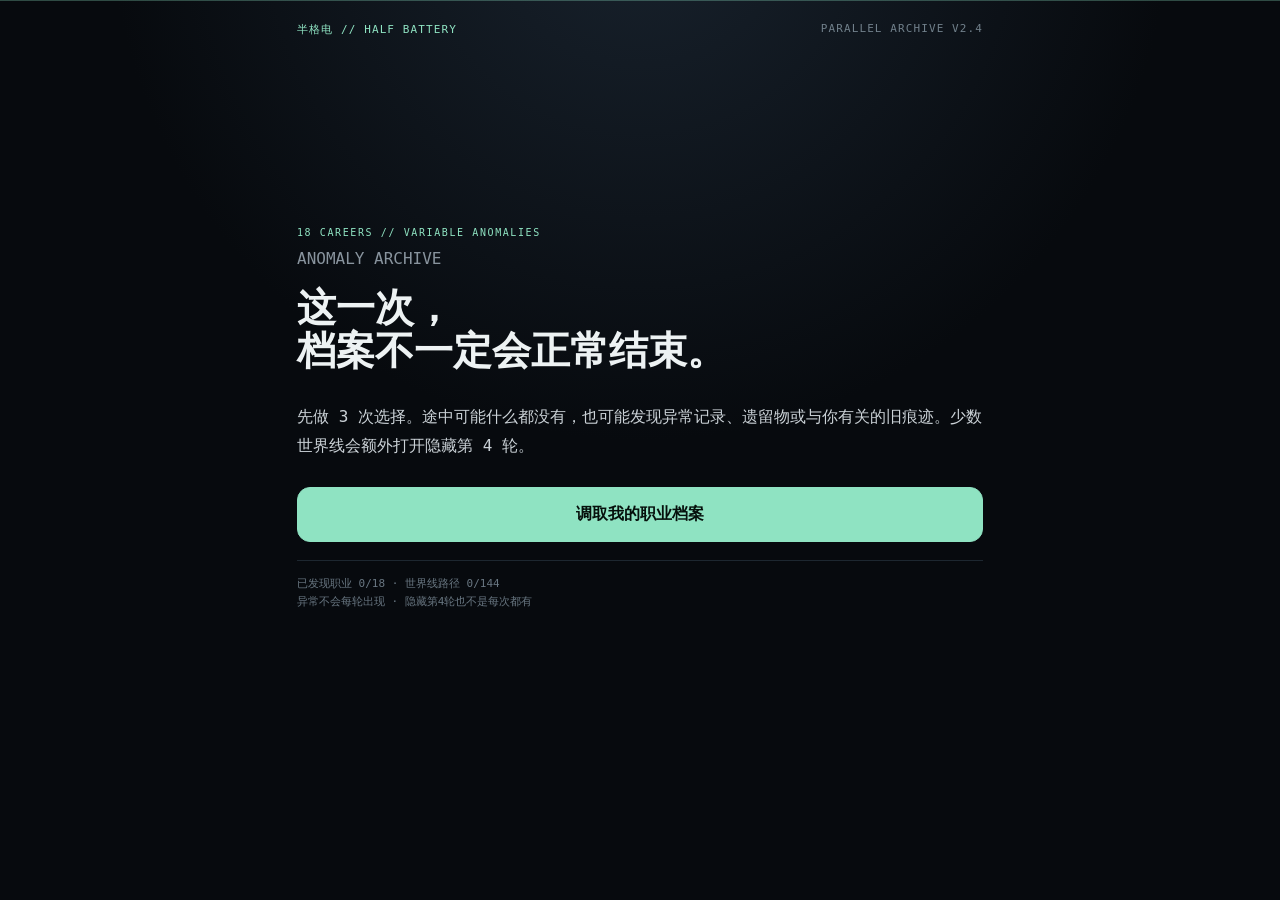
==== commit ee65d80a: "Add files via upload" ====
--- a/index.html
+++ b/index.html
@@ -1,18 +1,18 @@
 <!doctype html><html lang="zh-CN"><head>
 <meta charset="utf-8"><meta name="viewport" content="width=device-width,initial-scale=1,viewport-fit=cover">
-<meta name="theme-color" content="#070a0e"><title>另一条人生｜半格电 V2.3</title>
+<meta name="theme-color" content="#070a0e"><title>另一条人生｜半格电 V2.4</title>
 <link rel="stylesheet" href="./style.css"></head><body><div class="scan"></div><div class="wrap">
-<div class="top"><span class="brand">半格电 // HALF BATTERY</span><span>PARALLEL ARCHIVE V2.3</span></div>
+<div class="top"><span class="brand">半格电 // HALF BATTERY</span><span>PARALLEL ARCHIVE V2.4</span></div>
 <section id="s0" class="screen active">
-<div class="heroCode">18 CAREERS // 144 WORLDLINES</div><div class="muted">CONTENT EXPANSION</div>
-<h1>这一次，<br>你可能活成 18 种人。</h1>
-<p class="lead">每个职业都有两种异常开局。连续做 3 次选择，留下不同的世界线路径、异常编号、遗留物和后日谈。</p>
+<div class="heroCode">18 CAREERS // VARIABLE ANOMALIES</div><div class="muted">ANOMALY ARCHIVE</div>
+<h1>这一次，<br>档案不一定会正常结束。</h1>
+<p class="lead">先做 3 次选择。途中可能什么都没有，也可能发现异常记录、遗留物或与你有关的旧痕迹。少数世界线会额外打开隐藏第 4 轮。</p>
 <button class="btn primary" data-action="start-life">调取我的职业档案</button>
-<div class="heroNote"><span data-discovery>已发现职业 0/18 · 世界线路径 0/144</span><br>无需登录 · 本地保存发现度 · 大约 30 秒</div>
+<div class="heroNote"><span data-discovery>已发现职业 0/18 · 世界线路径 0/144</span><br>异常不会每轮出现 · 隐藏第4轮也不是每次都有</div>
 </section>
 <section id="load" class="screen"><div class="box"><div class="heroCode">ARCHIVE RECOVERY // <span id="loadPct">00%</span></div><div class="barbg"><div id="bar" class="bar"></div></div><div id="loadStatus" class="loadStatus">正在搜索异常世界线……</div><div class="loadTrace"><span>WORLDLINE // UNKNOWN</span><span id="traceB">IDENTITY // SEARCHING</span></div></div></section>
 <section id="decision" class="screen identity"><div id="decisionOut"></div></section>
-<section id="res" class="screen result"><div id="out"></div></section>
+<section id="discovery" class="screen discoveryScreen"><div id="discoveryOut"></div></section><section id="hidden" class="screen hiddenScreen"><div id="hiddenOut"></div></section><section id="res" class="screen result"><div id="out"></div></section>
 </div>
 <div id="modal" class="modal"><div class="modalin"><div class="modalTop"><button class="btn closeMini" data-action="close-modal">关闭</button></div>
 <p class="helper">这条世界线已经归档。保存你的最终居民档案。</p><img id="sharePreview" class="cardpreview" alt="居民档案卡">
--- a/style.css
+++ b/style.css
@@ -80,3 +80,23 @@
 @keyframes scan{from{top:0}to{top:100vh}}
 @keyframes f{from{opacity:0;transform:translateY(7px)}to{opacity:1}}
 @media(max-width:420px){h1{font-size:34px}.job{font-size:31px}.resultJob{font-size:33px}.wrap{padding:18px 14px 36px}.statusStrip{grid-template-columns:auto 1fr}}
+
+.discoveryScreen{justify-content:center}
+.discoveryScene{border:1px solid #315247;border-radius:20px;background:radial-gradient(circle at 50% 0,#13251f,#0b1117 52%);padding:26px 20px;box-shadow:0 0 40px #79e2bd12}
+.discoverPulse{width:76px;height:76px;border:1px solid #6fd8b4;border-radius:50%;display:grid;place-items:center;margin:0 auto 22px;color:#9af0cf;font-size:34px;box-shadow:0 0 28px #8fe3c240;animation:pulse 1.6s ease-in-out infinite}
+.discoveryScene h2{font-size:26px;line-height:1.4;margin:7px 0 14px}
+.discoverBody{font-size:17px;line-height:1.9;color:#e2e7e9;border-left:3px solid var(--a);padding:3px 0 3px 14px}
+.discoverMeta{margin-top:16px;padding:11px 12px;border:1px dashed #34463f;border-radius:10px;color:#7f9189;font-size:11px;line-height:1.6}
+.midFound{display:flex;gap:12px;align-items:flex-start;border:1px solid #202d35;border-radius:11px;padding:11px 12px;margin:8px 0;background:#0b1117}
+.midFound>span{color:var(--a);font-size:20px;line-height:1.2}.midFound b{display:block;font-size:13px}.midFound small{display:block;color:#82909a;margin-top:4px;line-height:1.5}
+@keyframes pulse{0%,100%{transform:scale(1);box-shadow:0 0 20px #8fe3c22e}50%{transform:scale(1.06);box-shadow:0 0 42px #8fe3c25c}}
+
+.riskMeter{display:flex;justify-content:space-between;align-items:center;margin-top:13px;padding:10px 12px;border-top:1px solid #26352f;color:#829189;font-size:11px}
+.riskMeter b{color:var(--a);font-size:18px}
+.hiddenScreen{justify-content:center}
+.hiddenScene{border:1px solid #6b5636;border-radius:20px;background:radial-gradient(circle at 50% 0,#251d12,#0b1015 52%);padding:26px 20px;box-shadow:0 0 45px #e8b85f12}
+.hiddenMark{font-size:74px;line-height:1;font-weight:900;color:#e7c98222;position:absolute;right:34px;margin-top:-16px}
+.hiddenScene h2{font-size:28px;line-height:1.35;margin:9px 0 16px}
+.hiddenPrompt{font-size:18px;line-height:1.9;color:#f0e9dc;border-left:3px solid #e1c173;padding:4px 0 4px 14px;margin-bottom:15px}
+.hiddenNote{text-align:center;color:#887b66;font-size:11px;margin-top:13px}
+.noFind{border:1px dashed #2b343d;border-radius:11px;padding:14px;color:#7e8992;line-height:1.75}
